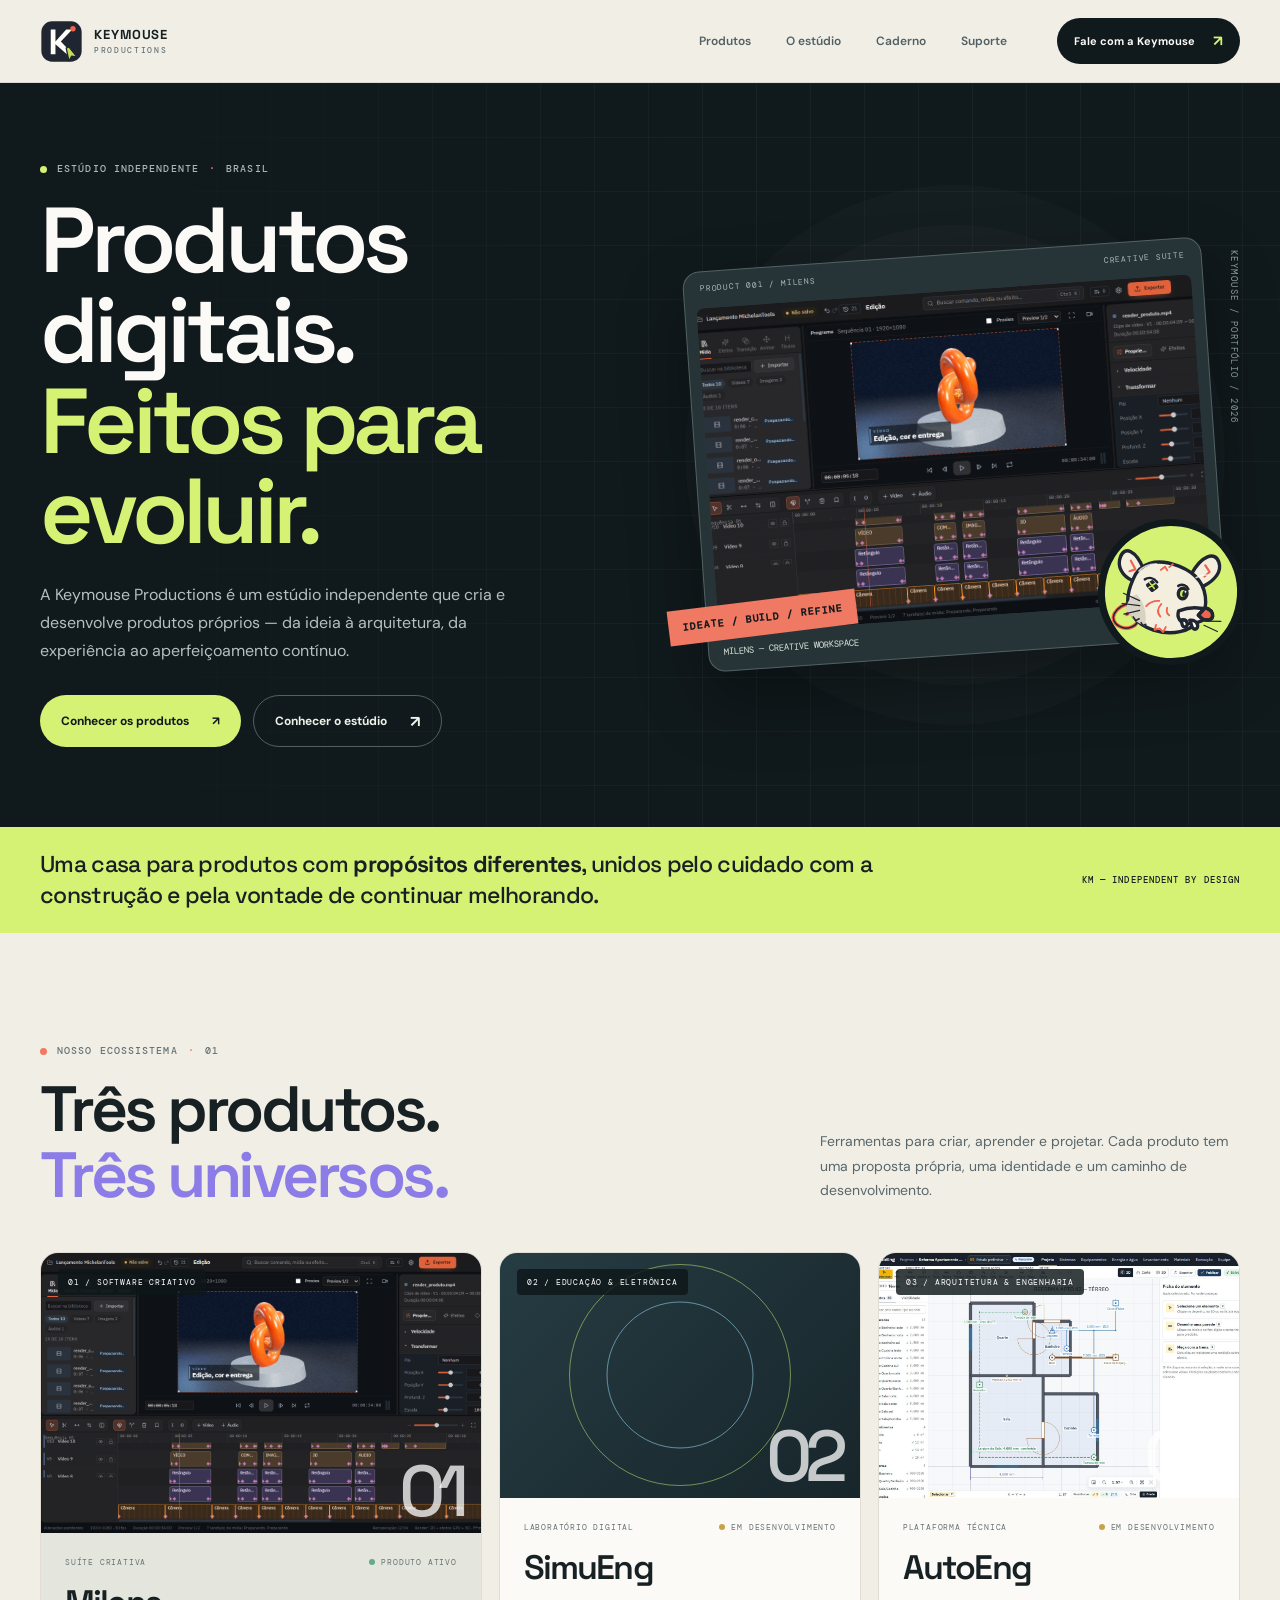
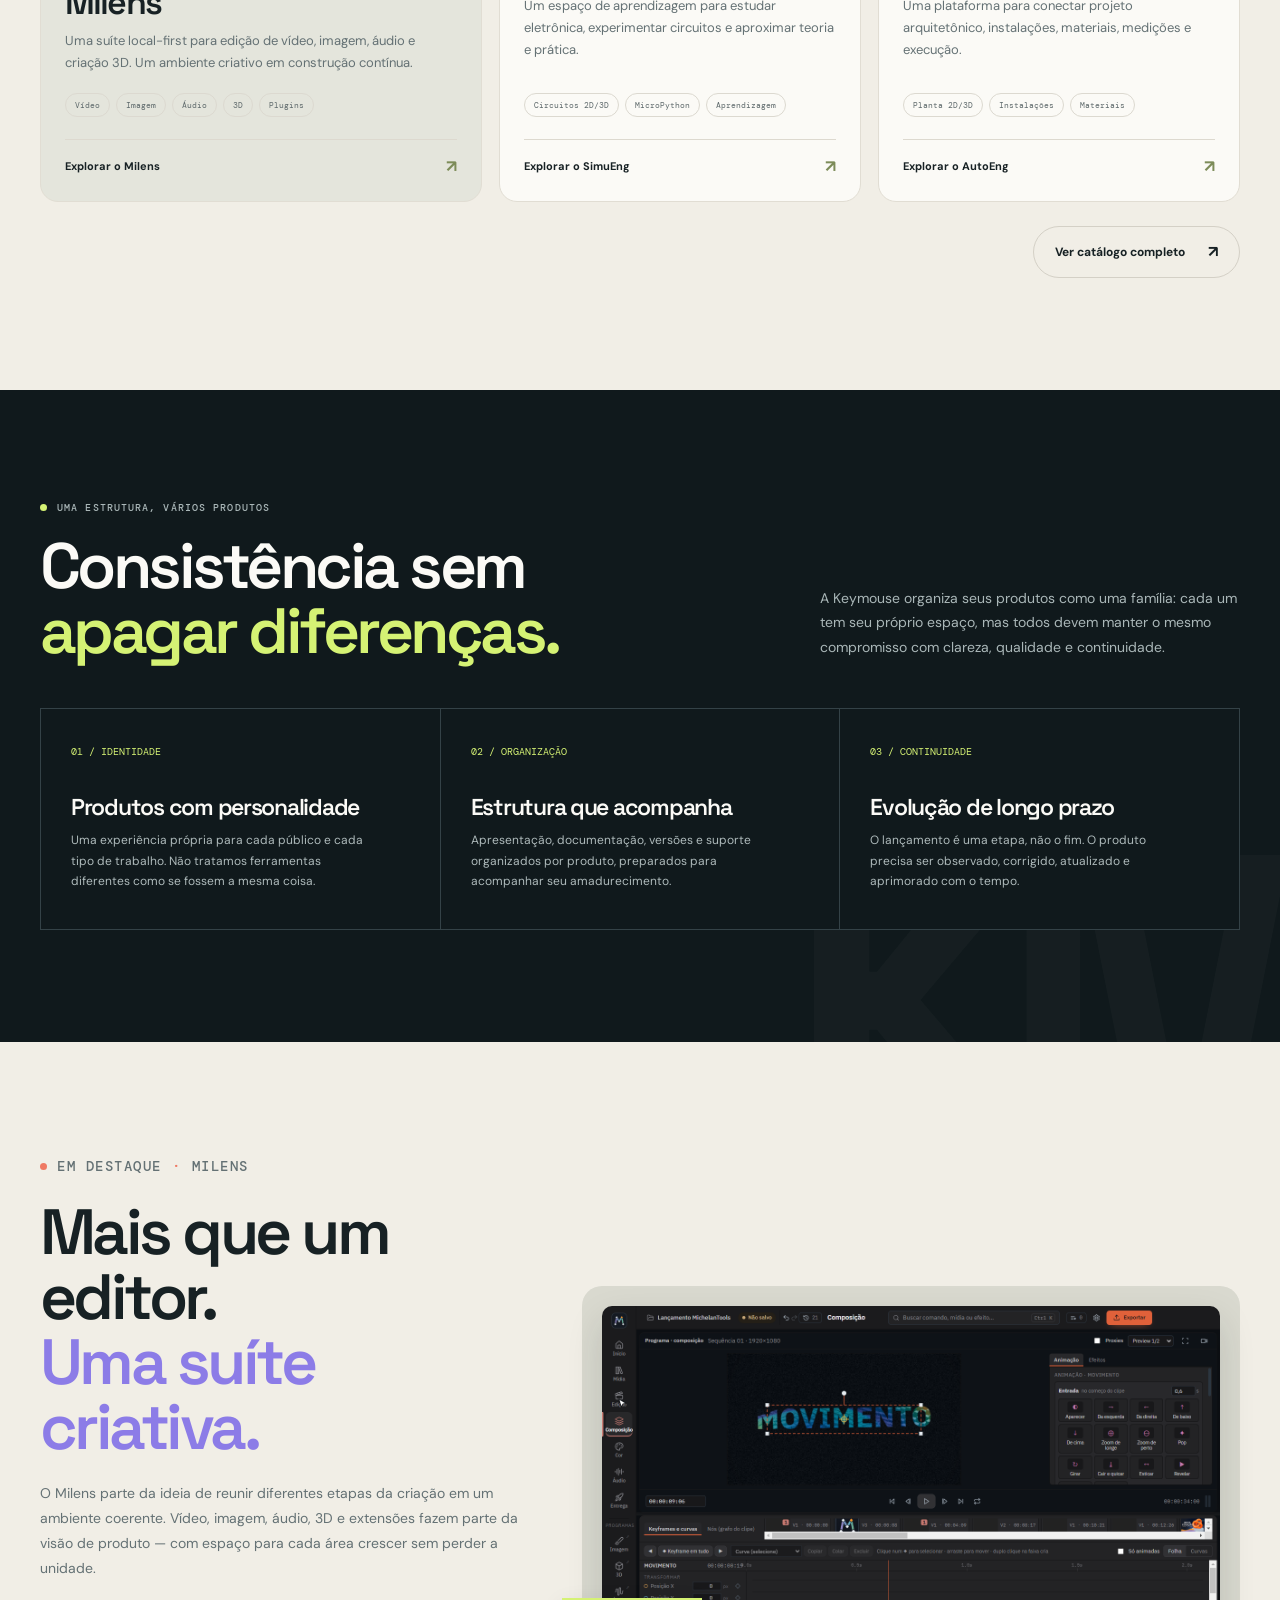
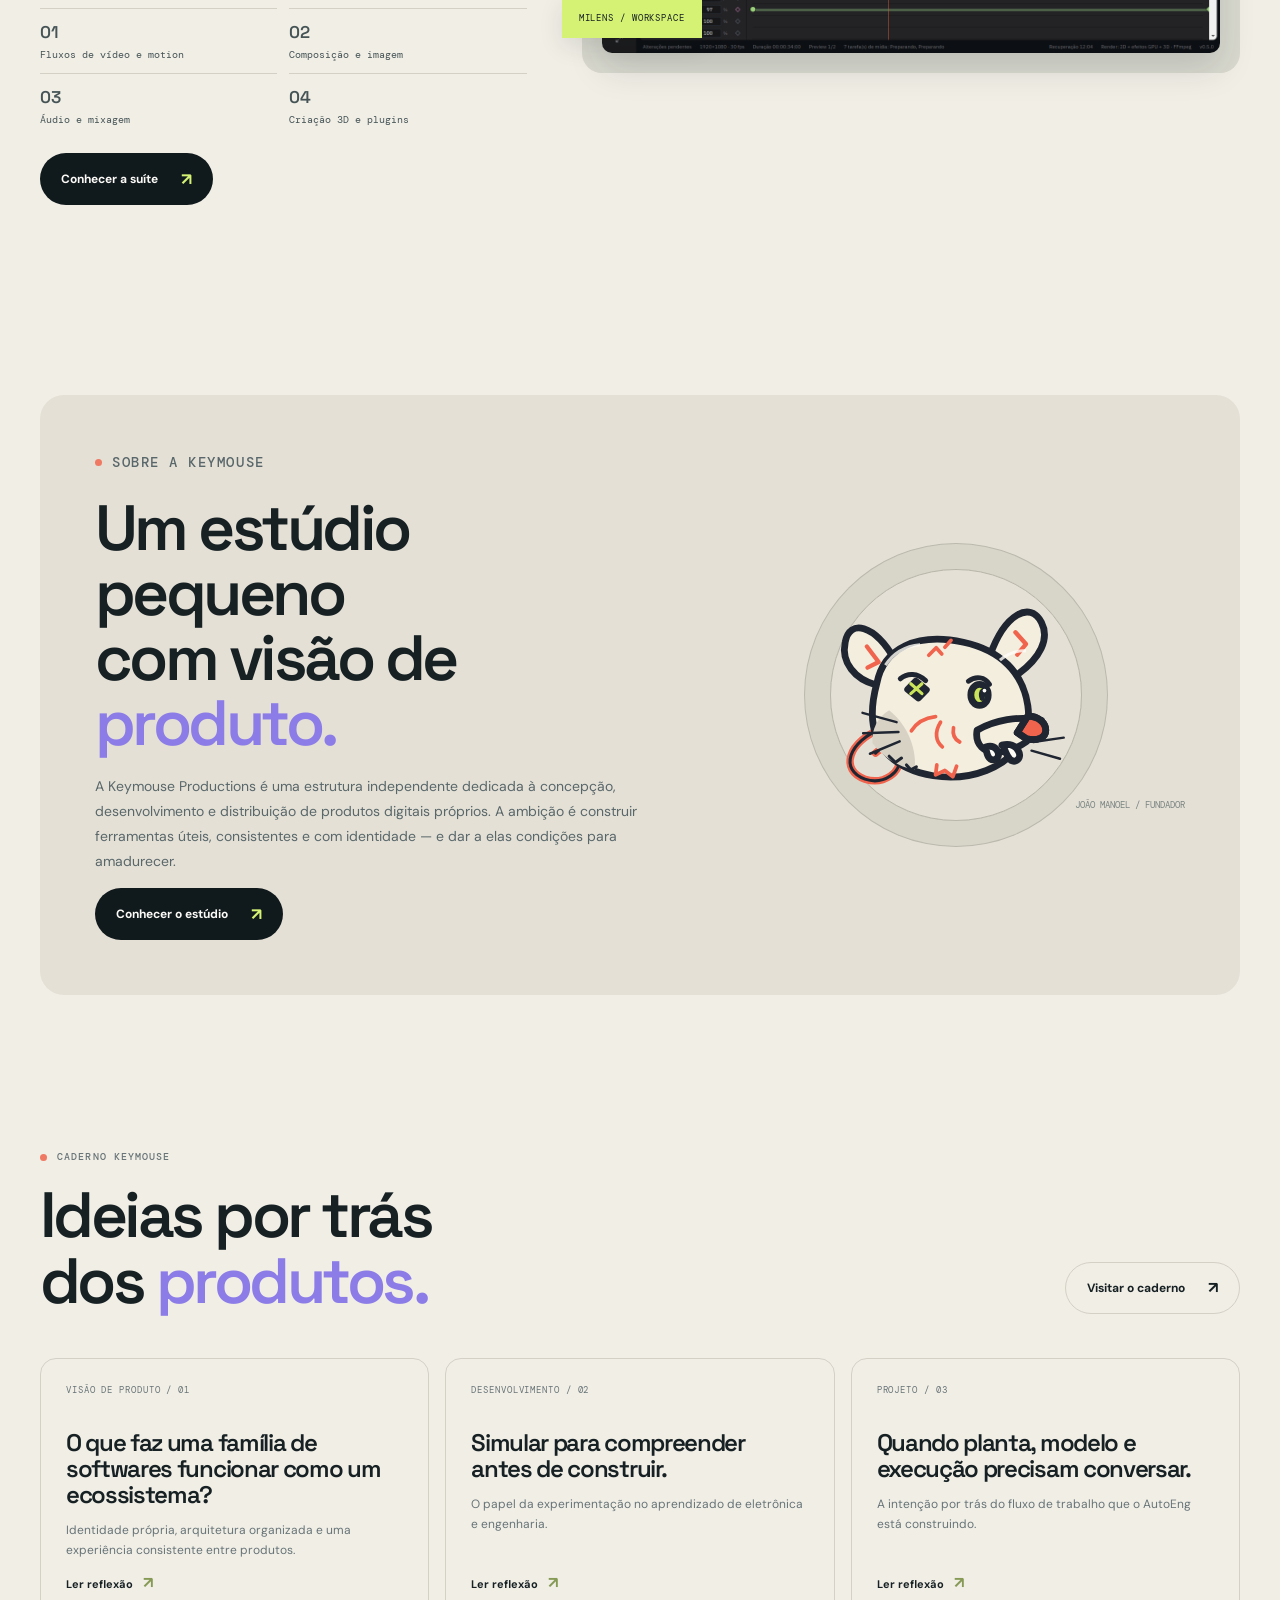
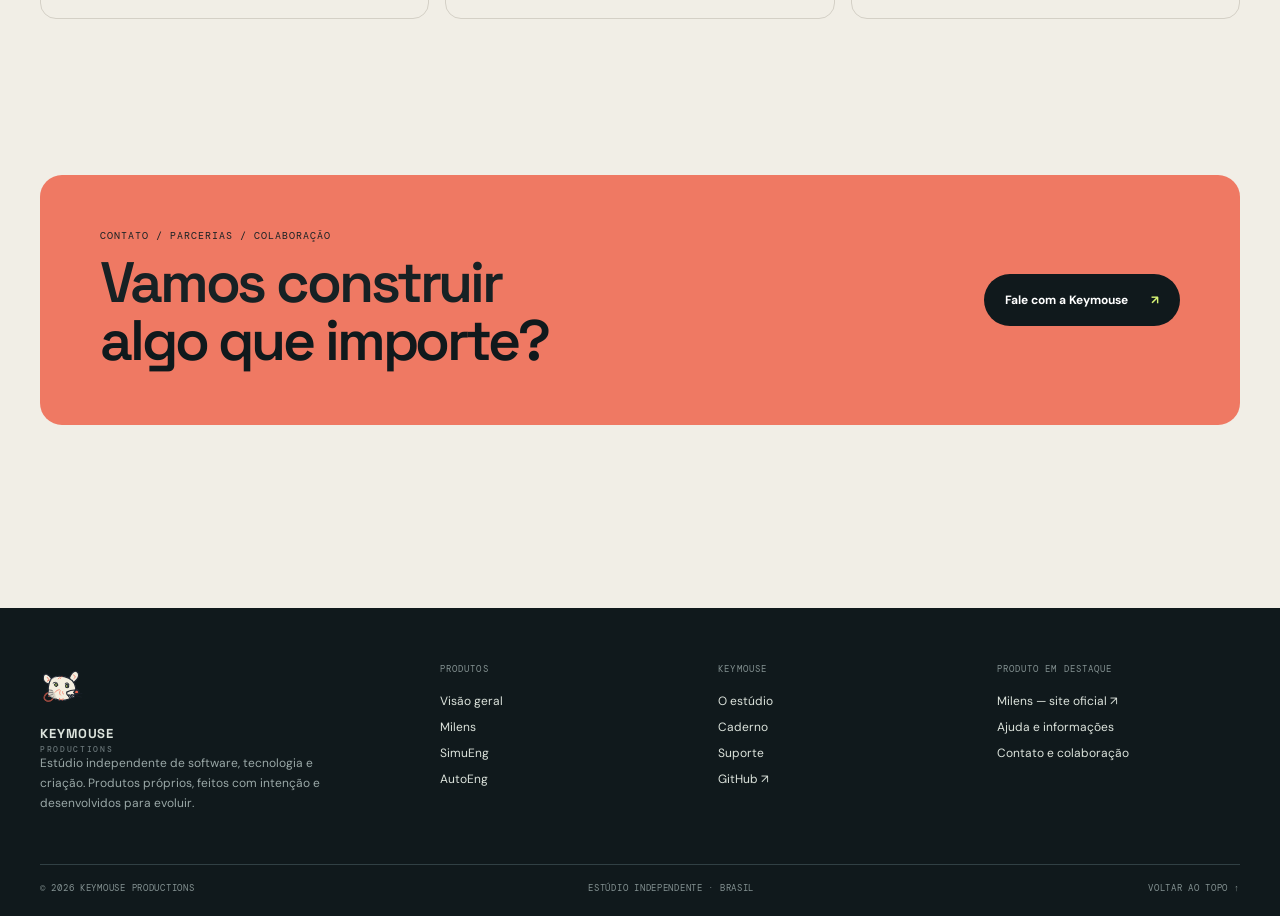
==== index.html @ 2580b803 "Use local product screenshots for reliable rendering" ====
<!doctype html><html lang="pt-BR"><head><meta charset="utf-8"><meta name="viewport" content="width=device-width, initial-scale=1"><meta name="theme-color" content="#10191c"><meta name="description" content="A Keymouse Productions é um estúdio independente que idealiza, desenvolve e distribui softwares e experiências digitais. Conheça Milens, SimuEng e AutoEng."><meta property="og:type" content="website"><meta property="og:site_name" content="Keymouse Productions"><meta property="og:title" content="Keymouse Productions — Produtos digitais com identidade própria"><meta property="og:description" content="A Keymouse Productions é um estúdio independente que idealiza, desenvolve e distribui softwares e experiências digitais. Conheça Milens, SimuEng e AutoEng."><link rel="icon" href="/assets/mark.svg" type="image/svg+xml"><link rel="stylesheet" href="/assets/site.css?v=3"><script src="/assets/site.js?v=3" defer></script><title>Keymouse Productions — Produtos digitais com identidade própria</title></head><body id="top"><header class="site-header"><div class="header-inner"><a class="brand" href="/" aria-label="Keymouse Productions — início"><img src="/assets/mark.svg" alt=""><span class="brand-word">KEYMOUSE<small>PRODUCTIONS</small></span></a><button class="menu-toggle" type="button" data-menu-toggle aria-expanded="false" aria-label="Abrir navegação"><i></i></button><nav class="main-nav" data-main-nav aria-label="Navegação principal"><a href="/products/">Produtos</a><a href="/studio/">O estúdio</a><a href="/journal/">Caderno</a><a href="/support/">Suporte</a></nav><a class="header-cta" href="/studio/#contact">Fale com a Keymouse <span>↗</span></a></div></header>
<main>
<section class="home-hero"><div class="hero-inner"><div class="hero-copy"><p class="eyebrow light">ESTÚDIO INDEPENDENTE <span>·</span> BRASIL</p><h1>Produtos digitais.<br><em>Feitos para evoluir.</em></h1><p class="lead">A Keymouse Productions é um estúdio independente que cria e desenvolve produtos próprios — da ideia à arquitetura, da experiência ao aperfeiçoamento contínuo.</p><div class="hero-actions"><a class="button lime" href="/products/">Conhecer os produtos <b>↗</b></a><a class="button outline" href="/studio/">Conhecer o estúdio <b>↗</b></a></div></div><div class="hero-art"><div class="art-grid"></div><span class="hero-index">KEYMOUSE / PORTFÓLIO / 2026</span><div class="art-screen"><div class="art-screen-top"><span>PRODUCT 001 / MILENS</span><span>CREATIVE SUITE</span></div><img src="/assets/projects/milens-video.png" alt="Interface real do software Milens em uma área de edição criativa"><div class="art-screen-foot"><span>MILENS — CREATIVE WORKSPACE</span><b>01 / 03</b></div></div><div class="hero-mascot"><img src="/assets/keymouse-mascot.svg" alt="Mascote rato da Keymouse"></div><span class="art-label">IDEATE / BUILD / REFINE</span></div></div></section>
<section class="signal-strip"><div class="signal-inner"><p>Uma casa para produtos com <strong>propósitos diferentes</strong>, unidos pelo cuidado com a construção e pela vontade de continuar melhorando.</p><span class="signal-code">KM — INDEPENDENT BY DESIGN</span></div></section>
<section class="section" id="products"><div class="wrap"><div class="section-head"><div><p class="eyebrow">NOSSO ECOSSISTEMA <span>·</span> 01</p><h2>Três produtos.<br><em>Três universos.</em></h2></div><p class="lead">Ferramentas para criar, aprender e projetar. Cada produto tem uma proposta própria, uma identidade e um caminho de desenvolvimento.</p></div>
<div class="product-grid">
<article class="product-card featured"><a class="product-card-media" href="/products/milens/"><span class="media-label">01 / SOFTWARE CRIATIVO</span><img src="/assets/projects/milens-video.png" alt="Captura real da interface do Milens"><span class="media-number">01</span></a><div class="product-card-body"><div class="product-card-top"><span>SUÍTE CRIATIVA</span><span class="status live">PRODUTO ATIVO</span></div><h3>Milens</h3><p>Uma suíte local-first para edição de vídeo, imagem, áudio e criação 3D. Um ambiente criativo em construção contínua.</p><div class="tag-list"><span>Vídeo</span><span>Imagem</span><span>Áudio</span><span>3D</span><span>Plugins</span></div><a class="card-link" href="/products/milens/">Explorar o Milens <b>↗</b></a></div></article>
<article class="product-card"><a class="product-card-media media-simu" href="/products/simueng/"><span class="media-label">02 / EDUCAÇÃO & ELETRÔNICA</span><span class="media-number">02</span></a><div class="product-card-body"><div class="product-card-top"><span>LABORATÓRIO DIGITAL</span><span class="status dev">EM DESENVOLVIMENTO</span></div><h3>SimuEng</h3><p>Um espaço de aprendizagem para estudar eletrônica, experimentar circuitos e aproximar teoria e prática.</p><div class="tag-list"><span>Circuitos 2D/3D</span><span>MicroPython</span><span>Aprendizagem</span></div><a class="card-link" href="/products/simueng/">Explorar o SimuEng <b>↗</b></a></div></article>
<article class="product-card"><a class="product-card-media media-auto" href="/products/autoeng/"><span class="media-label">03 / ARQUITETURA & ENGENHARIA</span><img src="/assets/projects/autoeng-workspace.jpg" alt="Captura real do espaço de trabalho do AutoEng"><span class="media-number">03</span></a><div class="product-card-body"><div class="product-card-top"><span>PLATAFORMA TÉCNICA</span><span class="status dev">EM DESENVOLVIMENTO</span></div><h3>AutoEng</h3><p>Uma plataforma para conectar projeto arquitetônico, instalações, materiais, medições e execução.</p><div class="tag-list"><span>Planta 2D/3D</span><span>Instalações</span><span>Materiais</span></div><a class="card-link" href="/products/autoeng/">Explorar o AutoEng <b>↗</b></a></div></article>
</div><div style="margin-top:24px;text-align:right"><a class="button outline" href="/products/">Ver catálogo completo <b>↗</b></a></div></div></section>
<section class="section ecosystem"><div class="wrap"><div class="section-head"><div><p class="eyebrow light">UMA ESTRUTURA, VÁRIOS PRODUTOS</p><h2>Consistência sem<br><em>apagar diferenças.</em></h2></div><p class="lead">A Keymouse organiza seus produtos como uma família: cada um tem seu próprio espaço, mas todos devem manter o mesmo compromisso com clareza, qualidade e continuidade.</p></div><div class="principle-grid"><article class="principle"><span class="principle-n">01 / IDENTIDADE</span><h3>Produtos com personalidade</h3><p>Uma experiência própria para cada público e cada tipo de trabalho. Não tratamos ferramentas diferentes como se fossem a mesma coisa.</p></article><article class="principle"><span class="principle-n">02 / ORGANIZAÇÃO</span><h3>Estrutura que acompanha</h3><p>Apresentação, documentação, versões e suporte organizados por produto, preparados para acompanhar seu amadurecimento.</p></article><article class="principle"><span class="principle-n">03 / CONTINUIDADE</span><h3>Evolução de longo prazo</h3><p>O lançamento é uma etapa, não o fim. O produto precisa ser observado, corrigido, atualizado e aprimorado com o tempo.</p></article></div></div></section>
<section class="section"><div class="wrap feature-band"><div class="feature-copy"><p class="eyebrow">EM DESTAQUE <span>·</span> MILENS</p><h2>Mais que um editor.<br><em>Uma suíte criativa.</em></h2><p>O Milens parte da ideia de reunir diferentes etapas da criação em um ambiente coerente. Vídeo, imagem, áudio, 3D e extensões fazem parte da visão de produto — com espaço para cada área crescer sem perder a unidade.</p><div class="feature-points"><div><b>01</b>Fluxos de vídeo e motion</div><div><b>02</b>Composição e imagem</div><div><b>03</b>Áudio e mixagem</div><div><b>04</b>Criação 3D e plugins</div></div><a class="button dark" href="/products/milens/">Conhecer a suíte <b>↗</b></a></div><div class="feature-media"><img src="/assets/projects/milens-composicao.png" alt="Captura real da área de composição do Milens"><span class="floating-label">MILENS / WORKSPACE</span></div></div></section>
<section class="section compact"><div class="wrap studio-teaser"><div><p class="eyebrow">SOBRE A KEYMOUSE</p><h2>Um estúdio pequeno<br>com visão de <em>produto.</em></h2><p>A Keymouse Productions é uma estrutura independente dedicada à concepção, desenvolvimento e distribuição de produtos digitais próprios. A ambição é construir ferramentas úteis, consistentes e com identidade — e dar a elas condições para amadurecer.</p><a class="button dark" href="/studio/">Conhecer o estúdio <b>↗</b></a></div><div class="studio-teaser-art"><img src="/assets/keymouse-mascot.svg" alt="Mascote da Keymouse Productions"><span>JOÃO MANOEL / FUNDADOR</span></div></div></section>
<section class="section compact"><div class="wrap"><div class="section-head"><div><p class="eyebrow">CADERNO KEYMOUSE</p><h2>Ideias por trás<br>dos <em>produtos.</em></h2></div><a class="button outline" href="/journal/">Visitar o caderno <b>↗</b></a></div><div class="journal-grid"><article class="journal-card"><span class="journal-type">VISÃO DE PRODUTO / 01</span><h3>O que faz uma família de softwares funcionar como um ecossistema?</h3><p>Identidade própria, arquitetura organizada e uma experiência consistente entre produtos.</p><a href="/journal/#ecosystem">Ler reflexão <b>↗</b></a></article><article class="journal-card"><span class="journal-type">DESENVOLVIMENTO / 02</span><h3>Simular para compreender antes de construir.</h3><p>O papel da experimentação no aprendizado de eletrônica e engenharia.</p><a href="/journal/#simulation">Ler reflexão <b>↗</b></a></article><article class="journal-card"><span class="journal-type">PROJETO / 03</span><h3>Quando planta, modelo e execução precisam conversar.</h3><p>A intenção por trás do fluxo de trabalho que o AutoEng está construindo.</p><a href="/journal/#connected-project">Ler reflexão <b>↗</b></a></article></div></div></section>
<section class="section compact" id="contact"><div class="wrap contact-panel"><div><p>CONTATO / PARCERIAS / COLABORAÇÃO</p><h2>Vamos construir<br><em>algo que importe?</em></h2></div><a class="button" href="/studio/#contact">Fale com a Keymouse <b>↗</b></a></div></section>
</main><footer class="site-footer"><div class="footer-main"><div class="footer-about"><img src="/assets/keymouse-mascot.svg" alt="Mascote da Keymouse"><div class="brand-word">KEYMOUSE<small>PRODUCTIONS</small></div><p>Estúdio independente de software, tecnologia e criação. Produtos próprios, feitos com intenção e desenvolvidos para evoluir.</p></div><div class="footer-col"><strong>PRODUTOS</strong><a href="/products/">Visão geral</a><a href="/products/milens/">Milens</a><a href="/products/simueng/">SimuEng</a><a href="/products/autoeng/">AutoEng</a></div><div class="footer-col"><strong>KEYMOUSE</strong><a href="/studio/">O estúdio</a><a href="/journal/">Caderno</a><a href="/support/">Suporte</a><a href="https://github.com/JoaoManoP" target="_blank" rel="noopener noreferrer">GitHub ↗</a></div><div class="footer-col"><strong>PRODUTO EM DESTAQUE</strong><a href="https://milens.com.br/" target="_blank" rel="noopener noreferrer">Milens — site oficial ↗</a><a href="/support/">Ajuda e informações</a><a href="/studio/#contact">Contato e colaboração</a></div></div><div class="footer-bottom"><span>© 2026 KEYMOUSE PRODUCTIONS</span><span>ESTÚDIO INDEPENDENTE · BRASIL</span><a href="#top">VOLTAR AO TOPO ↑</a></div></footer></body></html>
---- assets/site.css ----
@import url('https://fonts.googleapis.com/css2?family=DM+Mono:wght@400;500&family=DM+Sans:wght@400;500;600;700&family=Space+Grotesk:wght@400;500;600;700&display=swap');
:root{--paper:#f1eee6;--paper-2:#e8e4da;--ink:#172124;--muted:#687477;--line:#d4d0c6;--dark:#10191c;--dark-2:#1c292d;--lime:#d5f274;--coral:#ef7963;--violet:#8c7ce7;--blue:#82b8d2;--mint:#9bd1b9;--yellow:#e9c96c;--white:#fbfaf6;--page:min(1240px,calc(100% - 80px));--radius:22px}
*{box-sizing:border-box}html{scroll-behavior:smooth;scroll-padding-top:100px}body{margin:0;background:var(--paper);color:var(--ink);font-family:'DM Sans',sans-serif;-webkit-font-smoothing:antialiased}body.menu-open{overflow:hidden}a{color:inherit;text-decoration:none}button{font:inherit}img{max-width:100%;display:block}::selection{background:var(--lime);color:var(--ink)}
.site-header{position:sticky;top:0;z-index:100;background:rgba(241,238,230,.94);backdrop-filter:blur(18px);border-bottom:1px solid rgba(23,33,36,.1)}.header-inner{width:var(--page);height:82px;margin:auto;display:flex;align-items:center;gap:36px}.brand{display:flex;align-items:center;gap:11px;flex-shrink:0}.brand img{width:43px;height:43px}.brand-word{font:700 13px/1 'Space Grotesk',sans-serif;letter-spacing:.07em}.brand-word small{display:block;margin-top:5px;font:500 8px/1 'DM Mono',monospace;letter-spacing:.21em;color:var(--muted)}.main-nav{display:flex;align-items:center;gap:7px;margin-left:auto}.main-nav a{padding:12px 14px;border-radius:999px;font-size:12px;font-weight:600;color:#526064;transition:.2s}.main-nav a:hover,.main-nav a[aria-current=page]{background:var(--paper-2);color:var(--ink)}.header-cta{display:flex;align-items:center;gap:18px;padding:13px 17px;background:var(--dark);color:var(--white);border-radius:999px;font-size:11px;font-weight:700}.header-cta span{color:var(--lime);font-size:15px}.menu-toggle{display:none;border:1px solid var(--line);background:transparent;border-radius:50%;width:42px;height:42px;align-items:center;justify-content:center;cursor:pointer}.menu-toggle i,.menu-toggle i:after{display:block;width:17px;height:1.5px;background:var(--ink);position:relative}.menu-toggle i:after{content:'';position:absolute;top:6px}
.wrap{width:var(--page);margin:0 auto}.eyebrow{display:flex;align-items:center;gap:10px;margin:0 0 20px;font:500 10px/1.2 'DM Mono',monospace;letter-spacing:.11em;text-transform:uppercase;color:var(--muted)}.eyebrow:before{content:'';width:7px;height:7px;border-radius:50%;background:var(--coral)}.eyebrow.light{color:#aab7b8}.eyebrow.light:before{background:var(--lime)}.eyebrow span{color:var(--coral)}h1,h2,h3,h4,p{margin-top:0}h1,h2,h3{font-family:'Space Grotesk',sans-serif;letter-spacing:-.055em}h1{font-size:clamp(54px,7.2vw,98px);line-height:.98;font-weight:600}h2{font-size:clamp(38px,5vw,64px);line-height:1.02;font-weight:600}h3{font-size:27px;line-height:1.08;font-weight:600}h1 em,h2 em{font-style:normal;color:var(--violet)}.lead{font-size:17px;line-height:1.75;color:#59676a;max-width:610px}.muted{color:var(--muted)}.micro{font:500 9px 'DM Mono',monospace;letter-spacing:.1em;text-transform:uppercase;color:var(--muted)}
.button{display:inline-flex;align-items:center;justify-content:center;gap:23px;min-height:52px;padding:0 21px;border-radius:999px;font-size:12px;font-weight:700;transition:transform .2s,background .2s}.button:hover{transform:translateY(-2px)}.button.dark{background:var(--dark);color:var(--white)}.button.dark b{color:var(--lime);font-size:17px}.button.lime{background:var(--lime);color:var(--dark)}.button.outline{border:1px solid var(--line);color:var(--ink)}.button.outline b{font-size:16px}
.home-hero{background:var(--dark);color:var(--white);min-height:650px;overflow:hidden;position:relative}.home-hero:before{content:'';position:absolute;inset:0;background-image:linear-gradient(rgba(255,255,255,.035) 1px,transparent 1px),linear-gradient(90deg,rgba(255,255,255,.035) 1px,transparent 1px);background-size:54px 54px;mask-image:linear-gradient(90deg,transparent,black 55%)}.hero-inner{width:var(--page);margin:auto;min-height:650px;display:grid;grid-template-columns:1fr 1fr;align-items:center;gap:5%;position:relative;z-index:1;padding:80px 0}.hero-copy{max-width:650px}.home-hero h1{margin:0 0 25px;max-width:740px}.home-hero h1 em{color:var(--lime)}.home-hero .lead{color:#b4c0c0;font-size:16px;max-width:500px}.hero-actions{display:flex;gap:12px;flex-wrap:wrap;margin-top:30px}.hero-actions .button.outline{color:#eef1e8;border-color:#526063}.hero-art{min-height:430px;position:relative;display:flex;align-items:center;justify-content:center}.art-grid{position:absolute;width:390px;height:390px;border:1px solid #314044;border-radius:50%;box-shadow:0 0 0 35px rgba(255,255,255,.018),0 0 0 75px rgba(255,255,255,.015)}.art-screen{position:relative;width:min(100%,520px);padding:11px;background:#263438;border:1px solid #536164;border-radius:17px;box-shadow:0 30px 70px rgba(0,0,0,.32);transform:rotate(-4deg)}.art-screen-top{height:25px;display:flex;justify-content:space-between;align-items:flex-start;padding:0 5px;color:#aebbbb;font:8px 'DM Mono',monospace;letter-spacing:.1em}.art-screen img{width:100%;aspect-ratio:1.52;object-fit:cover;border-radius:8px;background:#141c1f}.art-screen-foot{display:flex;justify-content:space-between;padding:12px 4px 2px;font:9px 'DM Mono',monospace;color:#dce4d8}.art-screen-foot b{color:var(--lime);font-weight:500}.hero-mascot{position:absolute;width:146px;height:146px;right:-4px;bottom:5px;background:var(--lime);border:7px solid var(--dark);border-radius:50%;display:grid;place-items:center;transform:rotate(9deg)}.hero-mascot img{width:130px;height:115px;object-fit:contain}.art-label{position:absolute;left:-2px;bottom:35px;transform:rotate(-7deg);background:var(--coral);color:var(--dark);padding:11px 14px;font:700 10px 'DM Mono',monospace;letter-spacing:.1em}.hero-index{position:absolute;right:0;top:10px;color:#91a0a0;font:9px 'DM Mono',monospace;writing-mode:vertical-rl;letter-spacing:.16em}
.signal-strip{background:var(--lime);padding:22px 0}.signal-inner{width:var(--page);margin:auto;display:flex;align-items:center;justify-content:space-between;gap:30px}.signal-inner p{margin:0;max-width:850px;font:500 clamp(15px,1.9vw,23px)/1.35 'Space Grotesk',sans-serif;letter-spacing:-.03em}.signal-inner p strong{font-weight:700}.signal-code{font:500 9px 'DM Mono',monospace;letter-spacing:.12em;white-space:nowrap}
.section{padding:112px 0}.section.compact{padding:78px 0}.section-head{display:flex;justify-content:space-between;align-items:end;gap:40px;margin-bottom:44px}.section-head h2{margin:0}.section-head .lead{max-width:420px;font-size:14px;margin:0 0 5px}.section-index{font:500 10px 'DM Mono',monospace;color:var(--muted);letter-spacing:.1em}
.product-grid{display:grid;grid-template-columns:1.22fr 1fr 1fr;gap:17px}.product-card{background:var(--white);border:1px solid #e1ddd3;border-radius:18px;overflow:hidden;display:flex;flex-direction:column;min-width:0;transition:transform .25s,box-shadow .25s}.product-card:hover{transform:translateY(-5px);box-shadow:0 18px 42px rgba(20,32,34,.09)}.product-card.featured{background:#e4e5dc}.product-card-media{height:245px;position:relative;overflow:hidden;background:#202c30}.product-card.featured .product-card-media{height:280px}.product-card-media img{width:100%;height:100%;object-fit:cover;transition:transform .5s}.product-card:hover .product-card-media img{transform:scale(1.035)}.product-card-media .media-label{position:absolute;left:17px;top:16px;background:rgba(14,23,25,.82);color:#fff;padding:8px 10px;border-radius:4px;font:8px 'DM Mono',monospace;letter-spacing:.1em}.product-card-media .media-number{position:absolute;right:18px;bottom:12px;color:rgba(255,255,255,.75);font:500 72px/.8 'Space Grotesk',sans-serif;letter-spacing:-.09em}.media-simu{background:linear-gradient(135deg,#263c43,#17262b)}.media-simu:before,.media-simu:after{content:'';position:absolute;border:1px solid rgba(210,242,116,.5);width:220px;height:220px;border-radius:50%;left:50%;top:50%;transform:translate(-50%,-50%)}.media-simu:after{width:145px;height:145px;border-color:rgba(130,184,210,.7)}.media-auto{background:linear-gradient(135deg,#263d43,#647b76)}.product-card-body{padding:24px;display:flex;flex-direction:column;flex:1}.product-card-top{display:flex;justify-content:space-between;gap:10px;font:8px 'DM Mono',monospace;letter-spacing:.1em;text-transform:uppercase;color:var(--muted)}.status{display:inline-flex;align-items:center;gap:6px;white-space:nowrap}.status:before{content:'';width:6px;height:6px;border-radius:50%;background:var(--coral)}.status.live:before{background:#62a98d}.status.dev:before{background:#c6a348}.product-card h3{font-size:34px;margin:18px 0 8px}.product-card p{font-size:13px;line-height:1.7;color:#647174;margin:0 0 19px}.tag-list{display:flex;flex-wrap:wrap;gap:6px;margin:auto 0 22px}.tag-list span{border:1px solid #dcd9d0;border-radius:999px;padding:6px 9px;font:8px 'DM Mono',monospace;color:#5e696b}.card-link{display:flex;justify-content:space-between;align-items:center;padding-top:15px;border-top:1px solid #ddd9cf;font-size:11px;font-weight:700}.card-link b{font-size:17px;color:#7d8c59}
.ecosystem{background:var(--dark);color:var(--white);position:relative;overflow:hidden}.ecosystem:after{content:'KM';position:absolute;right:-3vw;bottom:-130px;font:700 420px/.8 'Space Grotesk',sans-serif;letter-spacing:-.12em;color:rgba(255,255,255,.025)}.ecosystem .section-head{position:relative;z-index:1}.ecosystem .section-head .lead{color:#aab7b8}.ecosystem h2 em{color:var(--lime)}.principle-grid{display:grid;grid-template-columns:repeat(3,1fr);gap:1px;background:#344247;border:1px solid #344247;position:relative;z-index:1}.principle{background:var(--dark);padding:30px;min-height:220px}.principle .principle-n{font:10px 'DM Mono',monospace;color:var(--lime)}.principle h3{margin:35px 0 10px;font-size:23px}.principle p{font-size:12px;line-height:1.7;color:#aebabb;max-width:310px;margin:0}
.feature-band{display:grid;grid-template-columns:.85fr 1.15fr;gap:55px;align-items:center}.feature-copy h2{margin:0 0 20px}.feature-copy p{font-size:14px;line-height:1.8;color:#647174;max-width:480px}.feature-points{display:grid;grid-template-columns:1fr 1fr;gap:12px;margin:27px 0}.feature-points div{border-top:1px solid var(--line);padding-top:12px;font:10px 'DM Mono',monospace;color:#465456}.feature-points b{display:block;font:600 17px 'Space Grotesk',sans-serif;margin-bottom:5px}.feature-media{position:relative;background:#d9d9cf;padding:20px;border-radius:20px}.feature-media img{width:100%;border-radius:10px;box-shadow:0 15px 35px #17212425}.feature-media .floating-label{position:absolute;left:-20px;bottom:35px;background:var(--lime);padding:14px 17px;font:9px 'DM Mono',monospace;letter-spacing:.1em;box-shadow:0 8px 25px #1721241c}
.studio-teaser{background:#e4e0d6;display:grid;grid-template-columns:1fr .8fr;gap:60px;align-items:center;padding:55px;border-radius:24px;position:relative;overflow:hidden}.studio-teaser h2{margin:0 0 17px}.studio-teaser p{color:#59676a;font-size:14px;line-height:1.8;max-width:550px}.studio-teaser-art{min-height:260px;display:grid;place-items:center;position:relative}.studio-teaser-art:before{content:'';width:250px;height:250px;border:1px solid #b8b6a9;border-radius:50%;position:absolute;box-shadow:0 0 0 25px #d8d5c9,0 0 0 26px #bbb9ae}.studio-teaser-art img{width:260px;height:230px;object-fit:contain;z-index:1}.studio-teaser-art span{position:absolute;right:0;bottom:14px;font:9px 'DM Mono',monospace;color:#7b8582}
.journal-grid{display:grid;grid-template-columns:repeat(3,1fr);gap:16px}.journal-card{padding:25px;border:1px solid var(--line);border-radius:16px;min-height:235px;display:flex;flex-direction:column;transition:.2s}.journal-card:hover{background:var(--white);transform:translateY(-3px)}.journal-card .journal-type{font:9px 'DM Mono',monospace;letter-spacing:.1em;color:var(--muted)}.journal-card h3{font-size:24px;margin:34px 0 12px}.journal-card p{font-size:12px;line-height:1.7;color:#677477}.journal-card a{margin-top:auto;font-size:11px;font-weight:700}.journal-card a b{color:#869a56;font-size:16px;margin-left:7px}
.contact-panel{background:var(--coral);padding:54px 60px;border-radius:22px;display:flex;justify-content:space-between;align-items:center;gap:35px}.contact-panel h2{font-size:clamp(36px,4.5vw,57px);margin:0}.contact-panel h2 em{color:var(--dark)}.contact-panel p{margin:0 0 12px;font:10px 'DM Mono',monospace;letter-spacing:.1em}.contact-panel .button{background:var(--dark);color:#fff;flex-shrink:0}.contact-panel .button b{color:var(--lime)}
.site-footer{background:var(--dark);color:#dce3dc;margin-top:105px}.footer-main{width:var(--page);margin:auto;padding:55px 0 38px;display:grid;grid-template-columns:1.5fr 1fr 1fr 1fr;gap:35px}.footer-about img{width:46px;height:46px;margin-bottom:18px}.footer-about p{max-width:280px;color:#9aa8a7;font-size:12px;line-height:1.7}.footer-col strong{display:block;color:#849292;font:9px 'DM Mono',monospace;letter-spacing:.12em;margin-bottom:18px}.footer-col a{display:block;font-size:12px;color:#dce3dc;margin:10px 0}.footer-col a:hover{color:var(--lime)}.footer-bottom{width:var(--page);margin:auto;border-top:1px solid #314044;padding:17px 0 22px;display:flex;justify-content:space-between;gap:20px;color:#849292;font:9px 'DM Mono',monospace;letter-spacing:.08em}
.page-hero{padding:86px 0 76px;background:var(--dark);color:var(--white);position:relative;overflow:hidden}.page-hero:after{content:'';position:absolute;width:520px;height:520px;border:1px solid #344448;border-radius:50%;right:-170px;top:-240px;box-shadow:0 0 0 50px #ffffff05,0 0 0 100px #ffffff04}.page-hero-inner{width:var(--page);margin:auto;position:relative;z-index:1}.breadcrumbs{display:flex;gap:10px;align-items:center;margin-bottom:44px;font:9px 'DM Mono',monospace;letter-spacing:.1em;color:#8f9d9e;text-transform:uppercase}.breadcrumbs a:hover{color:var(--lime)}.breadcrumbs span{color:var(--coral)}.page-hero h1{max-width:900px;font-size:clamp(50px,7vw,88px);margin:0 0 22px}.page-hero h1 em{color:var(--lime)}.page-hero .lead{color:#b7c2c0;max-width:670px;font-size:15px}.page-hero-meta{display:flex;gap:30px;flex-wrap:wrap;margin-top:35px;padding-top:22px;border-top:1px solid #354448;font:9px 'DM Mono',monospace;color:#9ba9a8;letter-spacing:.1em}
.catalog-tools{display:flex;align-items:center;justify-content:space-between;gap:20px;margin-bottom:25px}.catalog-filters{display:flex;gap:7px;flex-wrap:wrap}.filter-button{border:1px solid var(--line);border-radius:999px;background:transparent;padding:10px 15px;font-size:10px;color:#546164;cursor:pointer}.filter-button[aria-pressed=true]{background:var(--dark);border-color:var(--dark);color:#fff}.catalog-grid{display:grid;grid-template-columns:repeat(2,minmax(0,1fr));gap:18px}.catalog-grid .product-card-media{height:300px}.catalog-grid .product-card-body{padding:28px}.catalog-grid .product-card h3{font-size:39px}.catalog-grid .product-card p{max-width:540px;font-size:14px}.catalog-empty{padding:30px;border:1px dashed var(--line);border-radius:14px;color:var(--muted);font-size:13px}
.product-hero{padding:72px 0 80px;overflow:hidden}.product-hero-inner{width:var(--page);margin:auto;display:grid;grid-template-columns:.95fr 1.05fr;align-items:center;gap:55px}.product-hero h1{font-size:clamp(54px,7vw,90px);margin:0 0 20px}.product-hero .lead{font-size:15px}.product-kicker{font:10px 'DM Mono',monospace;letter-spacing:.13em;text-transform:uppercase;color:var(--muted);margin-bottom:20px}.product-hero-art{position:relative;min-height:390px;display:flex;align-items:center;justify-content:center}.product-hero-art img{width:100%;max-height:390px;object-fit:contain;border-radius:13px;box-shadow:0 22px 50px #17212427;z-index:1}.product-hero-art:before{content:'';position:absolute;width:350px;height:350px;border-radius:50%;background:var(--lime);opacity:.7;right:5%;top:0}.theme-milens .product-hero-art:before{background:#c6b8f0}.theme-simueng .product-hero-art:before{background:#a4cdd4}.theme-autoeng .product-hero-art:before{background:#b3d3c4}.product-hero-art .art-caption{position:absolute;bottom:-18px;left:12%;z-index:2;background:var(--dark);color:#fff;padding:13px 16px;font:9px 'DM Mono',monospace;letter-spacing:.1em}
.product-subnav{border-top:1px solid var(--line);border-bottom:1px solid var(--line);background:#ebe8df}.product-subnav-inner{width:var(--page);margin:auto;display:flex;gap:28px;overflow:auto;padding:15px 0}.product-subnav a{font:9px 'DM Mono',monospace;color:#596669;text-transform:uppercase;letter-spacing:.08em;white-space:nowrap}.product-subnav a:hover{color:var(--ink)}
.feature-list{display:grid;grid-template-columns:repeat(3,1fr);gap:15px}.feature-card{padding:24px;border-top:2px solid var(--ink);background:#e9e6dd;min-height:205px}.feature-card .feature-no{font:9px 'DM Mono',monospace;color:#869196}.feature-card h3{font-size:22px;margin:29px 0 9px}.feature-card p{font-size:12px;line-height:1.7;color:#657174;margin:0}
.product-showcase{display:grid;grid-template-columns:1fr 1fr;gap:18px}.showcase-item{background:#e5e1d8;padding:14px;border-radius:15px}.showcase-item img{width:100%;aspect-ratio:1.6;object-fit:cover;border-radius:8px}.showcase-item strong{display:block;margin:15px 4px 5px;font:600 15px 'Space Grotesk',sans-serif}.showcase-item span{display:block;margin:0 4px 3px;font:9px 'DM Mono',monospace;color:var(--muted);letter-spacing:.08em}
.product-note{background:var(--dark);color:#fff;border-radius:18px;padding:35px;display:grid;grid-template-columns:1fr 1.1fr;gap:40px}.product-note h2{font-size:36px;margin:0}.product-note h2 em{color:var(--lime)}.product-note p{font-size:13px;line-height:1.8;color:#aebaba;margin:0}
.status-panel{border:1px solid var(--line);border-radius:16px;padding:24px;display:flex;align-items:center;justify-content:space-between;gap:25px;background:#f5f2eb}.status-panel h3{margin:0 0 8px;font-size:22px}.status-panel p{margin:0;color:#687477;font-size:12px;line-height:1.65}.status-pill{background:#e8e2cf;color:#796326;padding:9px 12px;border-radius:999px;font:9px 'DM Mono',monospace;white-space:nowrap}
.studio-hero{background:var(--dark);color:#fff;padding:80px 0}.studio-hero-inner{width:var(--page);margin:auto;display:grid;grid-template-columns:1.1fr .9fr;gap:70px;align-items:center}.studio-hero h1{font-size:clamp(54px,7vw,88px);margin:0 0 23px}.studio-hero h1 em{color:var(--lime)}.studio-hero p{color:#b0bebd;font-size:15px;line-height:1.8;max-width:610px}.studio-hero-art{min-height:350px;display:grid;place-items:center;position:relative}.studio-hero-art:before{content:'';width:290px;height:290px;border:1px solid #49595b;border-radius:50%;box-shadow:0 0 0 35px #ffffff08,0 0 0 70px #ffffff04}.studio-hero-art img{position:absolute;width:310px;height:290px;object-fit:contain}.studio-hero-art span{position:absolute;right:0;bottom:10px;background:var(--lime);color:var(--dark);padding:12px;font:9px 'DM Mono',monospace;transform:rotate(-4deg)}
.capability-grid{display:grid;grid-template-columns:repeat(4,1fr);gap:12px}.capability{padding:23px;background:var(--white);border:1px solid #e0dcd2;border-radius:13px;min-height:170px}.capability b{font:500 10px 'DM Mono',monospace;color:#82905b}.capability h3{font-size:20px;margin:31px 0 8px}.capability p{font-size:11px;color:#697679;line-height:1.65;margin:0}
.timeline{display:grid;grid-template-columns:repeat(4,1fr);border-top:1px solid var(--line)}.timeline-step{padding:23px 18px 10px 0;position:relative}.timeline-step:before{content:'';position:absolute;top:-5px;left:0;width:9px;height:9px;border-radius:50%;background:var(--coral);border:2px solid var(--paper)}.timeline-step .micro{display:block;margin:10px 0 20px}.timeline-step h3{font-size:23px;margin:0 0 10px}.timeline-step p{font-size:11px;line-height:1.7;color:#697679;max-width:230px}
.journal-list{display:grid;grid-template-columns:1fr;gap:13px}.journal-entry{display:grid;grid-template-columns:140px 1fr 40px;gap:25px;align-items:start;padding:27px 0;border-bottom:1px solid var(--line)}.journal-entry .micro{padding-top:5px}.journal-entry h3{font-size:27px;margin:0 0 10px}.journal-entry p{font-size:13px;line-height:1.75;color:#657174;max-width:700px;margin:0}.journal-entry .entry-arrow{width:38px;height:38px;border:1px solid var(--line);border-radius:50%;display:grid;place-items:center;font-size:16px}
.support-grid{display:grid;grid-template-columns:repeat(3,1fr);gap:14px}.support-card{background:var(--white);border:1px solid #e1ddd3;border-radius:15px;padding:25px;min-height:230px;display:flex;flex-direction:column}.support-card .micro{margin-bottom:23px}.support-card h3{font-size:24px;margin-bottom:10px}.support-card p{font-size:12px;line-height:1.7;color:#687477}.support-card a{margin-top:auto;padding-top:15px;border-top:1px solid var(--line);font-size:11px;font-weight:700}.faq-list{max-width:900px}.faq-item{border-top:1px solid var(--line)}.faq-item:last-child{border-bottom:1px solid var(--line)}.faq-question{width:100%;display:flex;align-items:center;justify-content:space-between;gap:25px;padding:21px 0;border:0;background:none;text-align:left;font:600 17px 'Space Grotesk',sans-serif;cursor:pointer}.faq-question b{font:400 22px 'DM Sans',sans-serif;transition:transform .2s}.faq-question[aria-expanded=true] b{transform:rotate(45deg)}.faq-answer{display:none;padding:0 50px 22px 0;color:#667477;font-size:13px;line-height:1.75;max-width:780px}.faq-question[aria-expanded=true]+.faq-answer{display:block}
.not-found{min-height:60vh;display:grid;place-items:center;text-align:center;padding:60px 20px}.not-found h1{font-size:clamp(80px,15vw,150px);margin:0;color:var(--violet)}.not-found p{color:var(--muted);font-size:14px}
@media(max-width:950px){:root{--page:calc(100% - 48px)}.header-inner{gap:16px}.main-nav a{padding:10px 9px;font-size:11px}.header-cta{padding:12px 14px;font-size:10px}.hero-inner{grid-template-columns:1fr 1fr;gap:25px}.hero-art{min-height:360px}.art-grid{width:280px;height:280px}.product-grid{grid-template-columns:1fr 1fr}.product-card.featured{grid-column:span 2}.product-card.featured .product-card-media{height:330px}.feature-band{gap:30px}.capability-grid{grid-template-columns:repeat(2,1fr)}}
@media(max-width:700px){:root{--page:calc(100% - 34px)}html{scroll-padding-top:78px}.header-inner{height:70px;gap:10px}.brand img{width:38px;height:38px}.brand-word{font-size:11px}.brand-word small{font-size:7px}.menu-toggle{display:flex;margin-left:auto}.main-nav{display:none;position:fixed;top:70px;left:0;right:0;padding:14px 17px 22px;background:var(--paper);border-bottom:1px solid var(--line);box-shadow:0 15px 20px #17212410;flex-direction:column;align-items:stretch;gap:3px}.main-nav.is-open{display:flex}.main-nav a{padding:15px 13px;font-size:13px}.header-cta{display:none}.home-hero,.hero-inner{min-height:0}.hero-inner{grid-template-columns:1fr;padding:65px 0 58px;gap:10px}.home-hero h1{font-size:clamp(53px,13vw,76px)}.home-hero .lead{font-size:14px}.hero-art{min-height:300px;margin-top:18px}.art-grid{width:245px;height:245px}.art-screen{width:92%;padding:8px}.hero-mascot{width:100px;height:100px;border-width:5px;right:-3px}.hero-mascot img{width:90px;height:80px}.art-label{left:-3px;bottom:17px}.hero-index{top:0}.signal-inner{align-items:flex-start;flex-direction:column;gap:12px}.signal-inner p{font-size:17px}.section{padding:75px 0}.section.compact{padding:58px 0}.section-head{align-items:flex-start;flex-direction:column;gap:17px;margin-bottom:28px}.section-head h2{font-size:clamp(38px,10vw,52px)}.section-head .lead{font-size:12px}.product-grid,.catalog-grid{grid-template-columns:1fr}.product-card.featured{grid-column:auto}.product-card-media,.product-card.featured .product-card-media{height:245px}.product-card-body{padding:21px}.product-card h3{font-size:29px}.principle-grid{grid-template-columns:1fr}.principle{min-height:0;padding:22px}.principle h3{margin:22px 0 8px}.feature-band{grid-template-columns:1fr;gap:25px}.feature-copy h2{font-size:42px}.feature-points{gap:10px}.feature-media{padding:10px}.feature-media .floating-label{left:-6px;bottom:20px;font-size:8px}.studio-teaser{grid-template-columns:1fr;gap:10px;padding:29px 22px}.studio-teaser h2{font-size:42px}.studio-teaser-art{min-height:205px}.studio-teaser-art img{width:210px;height:190px}.studio-teaser-art:before{width:185px;height:185px}.journal-grid{grid-template-columns:1fr}.journal-card{min-height:190px}.journal-card h3{margin:24px 0 9px}.contact-panel{align-items:flex-start;flex-direction:column;padding:30px 23px}.contact-panel h2{font-size:40px}.footer-main{grid-template-columns:1fr 1fr;gap:30px;padding:39px 0 28px}.footer-about{grid-column:span 2}.footer-bottom{flex-direction:column;gap:8px;font-size:8px}.page-hero{padding:55px 0 50px}.breadcrumbs{margin-bottom:32px}.page-hero h1{font-size:clamp(48px,12vw,70px)}.page-hero .lead{font-size:13px}.page-hero-meta{gap:13px;font-size:8px}.catalog-tools{align-items:flex-start;flex-direction:column}.catalog-grid .product-card-media{height:245px}.catalog-grid .product-card-body{padding:21px}.product-hero{padding:54px 0}.product-hero-inner{grid-template-columns:1fr;gap:22px}.product-hero h1{font-size:clamp(53px,13vw,75px)}.product-hero .lead{font-size:13px}.product-hero-art{min-height:260px}.product-hero-art img{max-height:260px}.product-hero-art:before{width:240px;height:240px}.product-hero-art .art-caption{left:3%;bottom:-5px}.product-subnav-inner{gap:19px}.feature-list{grid-template-columns:1fr}.feature-card{min-height:0}.feature-card h3{margin:20px 0 8px}.product-showcase{grid-template-columns:1fr}.product-note{grid-template-columns:1fr;gap:15px;padding:25px}.product-note h2{font-size:30px}.status-panel{align-items:flex-start;flex-direction:column}.studio-hero{padding:58px 0}.studio-hero-inner{grid-template-columns:1fr;gap:15px}.studio-hero h1{font-size:clamp(53px,13vw,72px)}.studio-hero p{font-size:13px}.studio-hero-art{min-height:250px}.studio-hero-art:before{width:215px;height:215px}.studio-hero-art img{width:240px;height:230px}.capability-grid{grid-template-columns:1fr 1fr}.capability{padding:17px;min-height:155px}.capability h3{font-size:17px;margin:24px 0 7px}.timeline{grid-template-columns:1fr 1fr;row-gap:15px}.timeline-step{padding-right:14px}.journal-entry{grid-template-columns:1fr 35px;gap:12px;padding:23px 0}.journal-entry .micro{grid-column:1/-1}.journal-entry h3{font-size:23px}.journal-entry p{font-size:12px}.journal-entry .entry-arrow{grid-column:2;grid-row:2;align-self:center}.support-grid{grid-template-columns:1fr}.support-card{min-height:190px}.faq-question{font-size:14px}.faq-answer{font-size:12px;padding-right:18px}}
@media(max-width:390px){.capability-grid{grid-template-columns:1fr}.timeline{grid-template-columns:1fr}.hero-actions{align-items:stretch;flex-direction:column}.hero-actions .button{width:100%}}
@media(prefers-reduced-motion:reduce){*,*:before,*:after{scroll-behavior:auto!important;transition:none!important;animation:none!important}}

/* Product media anchors need their own layout box. */
.product-card-media{display:block}
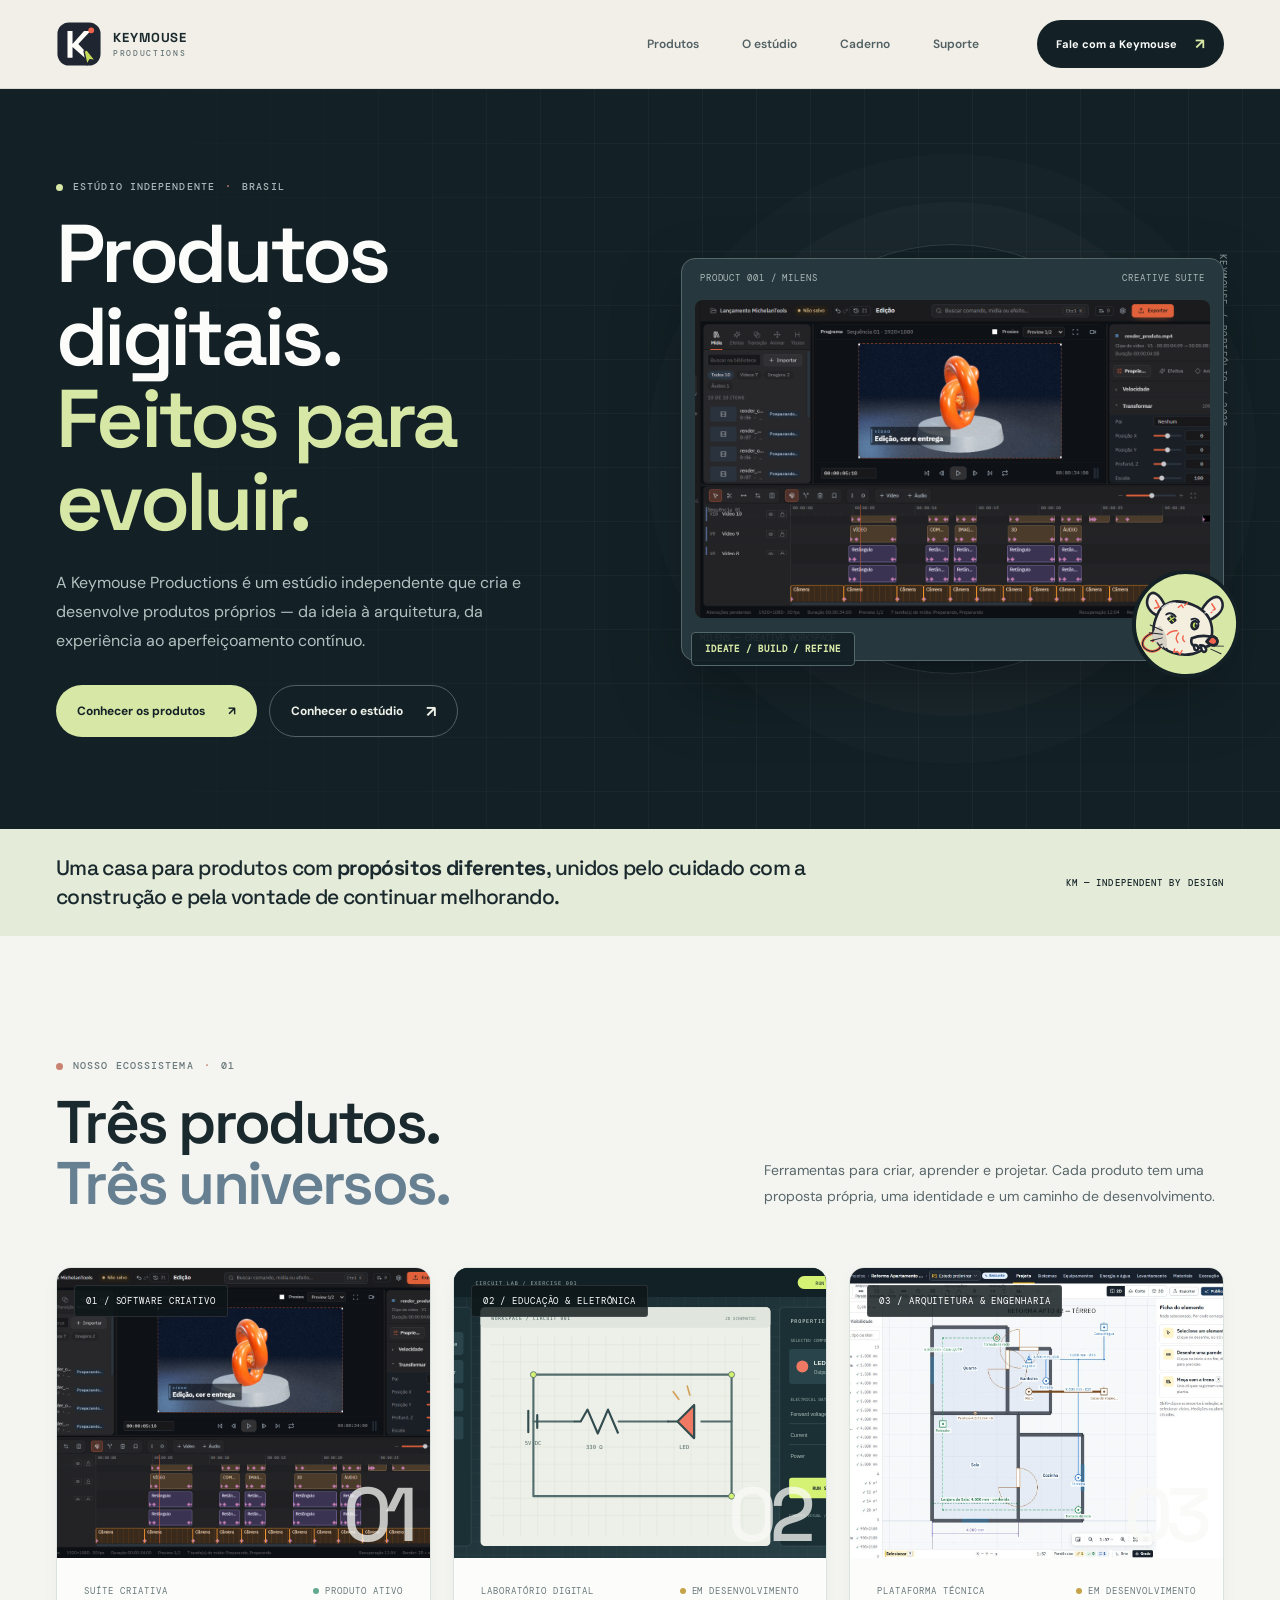
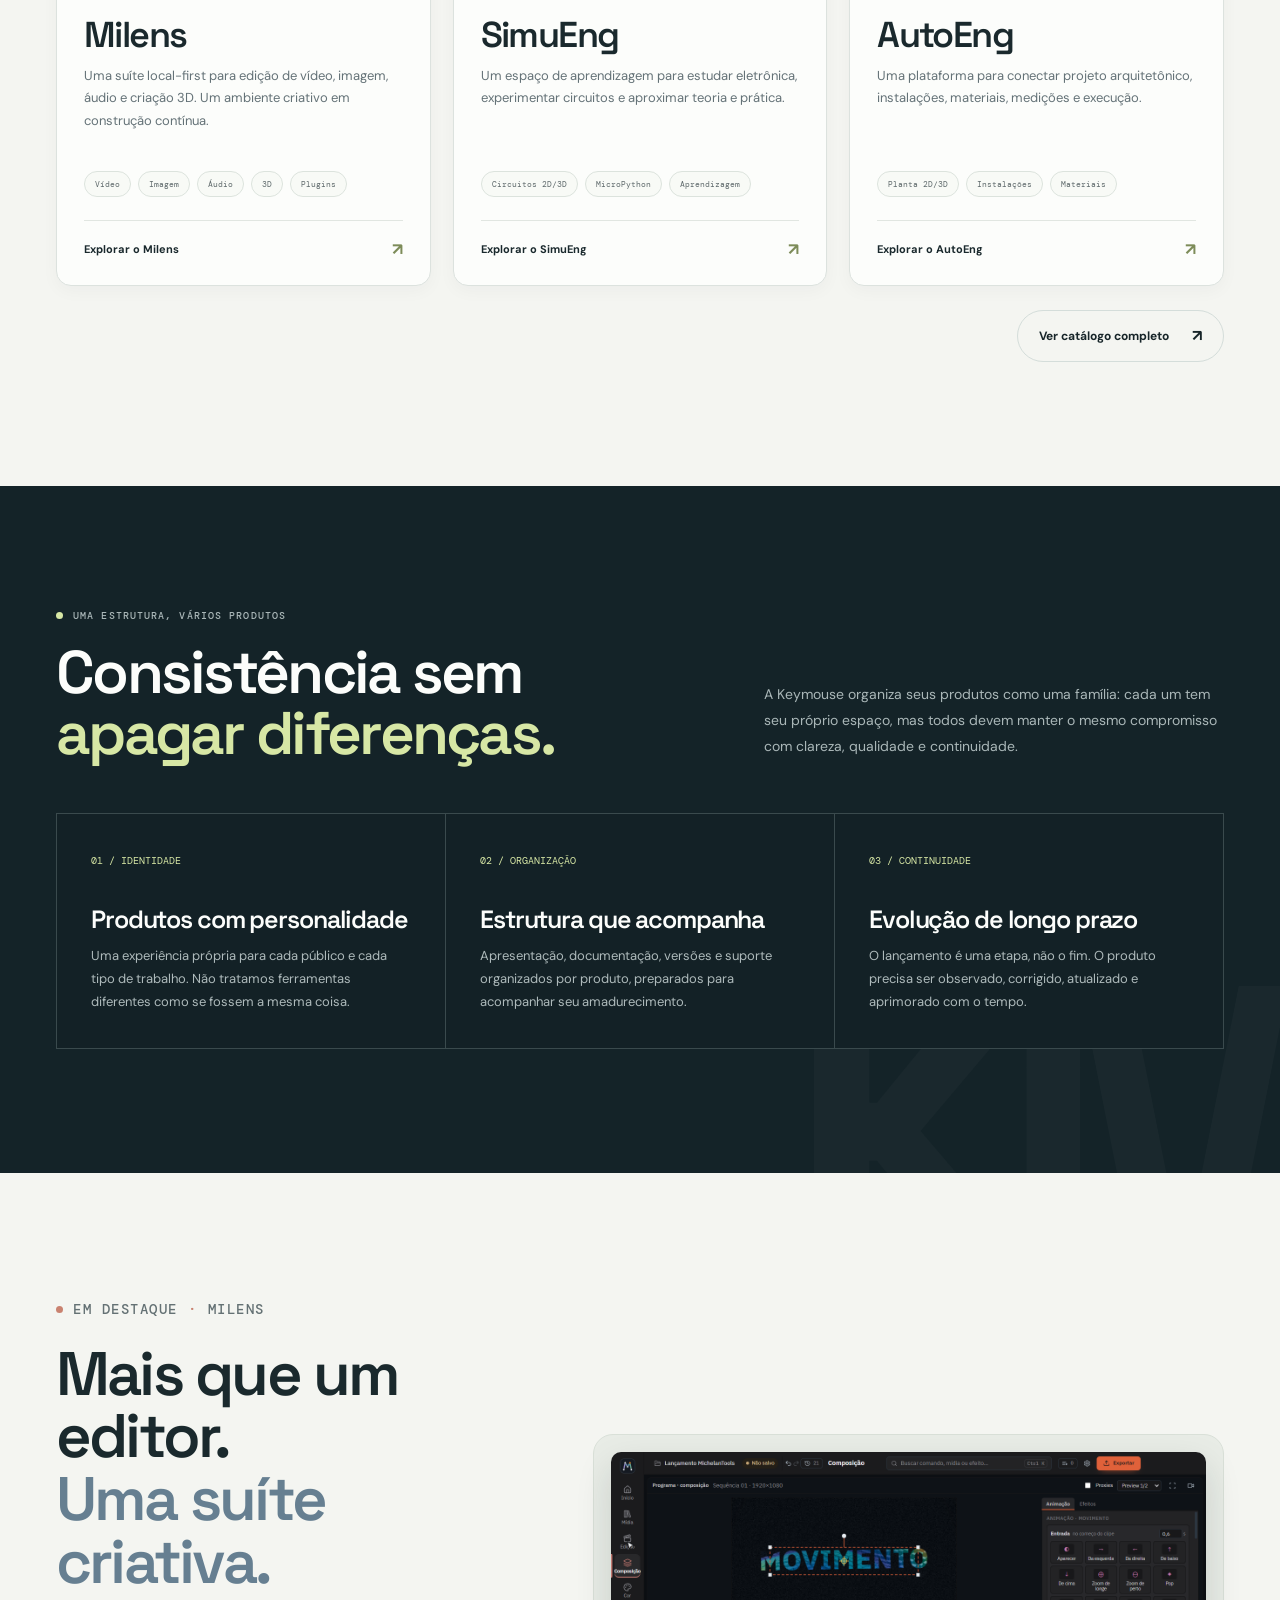
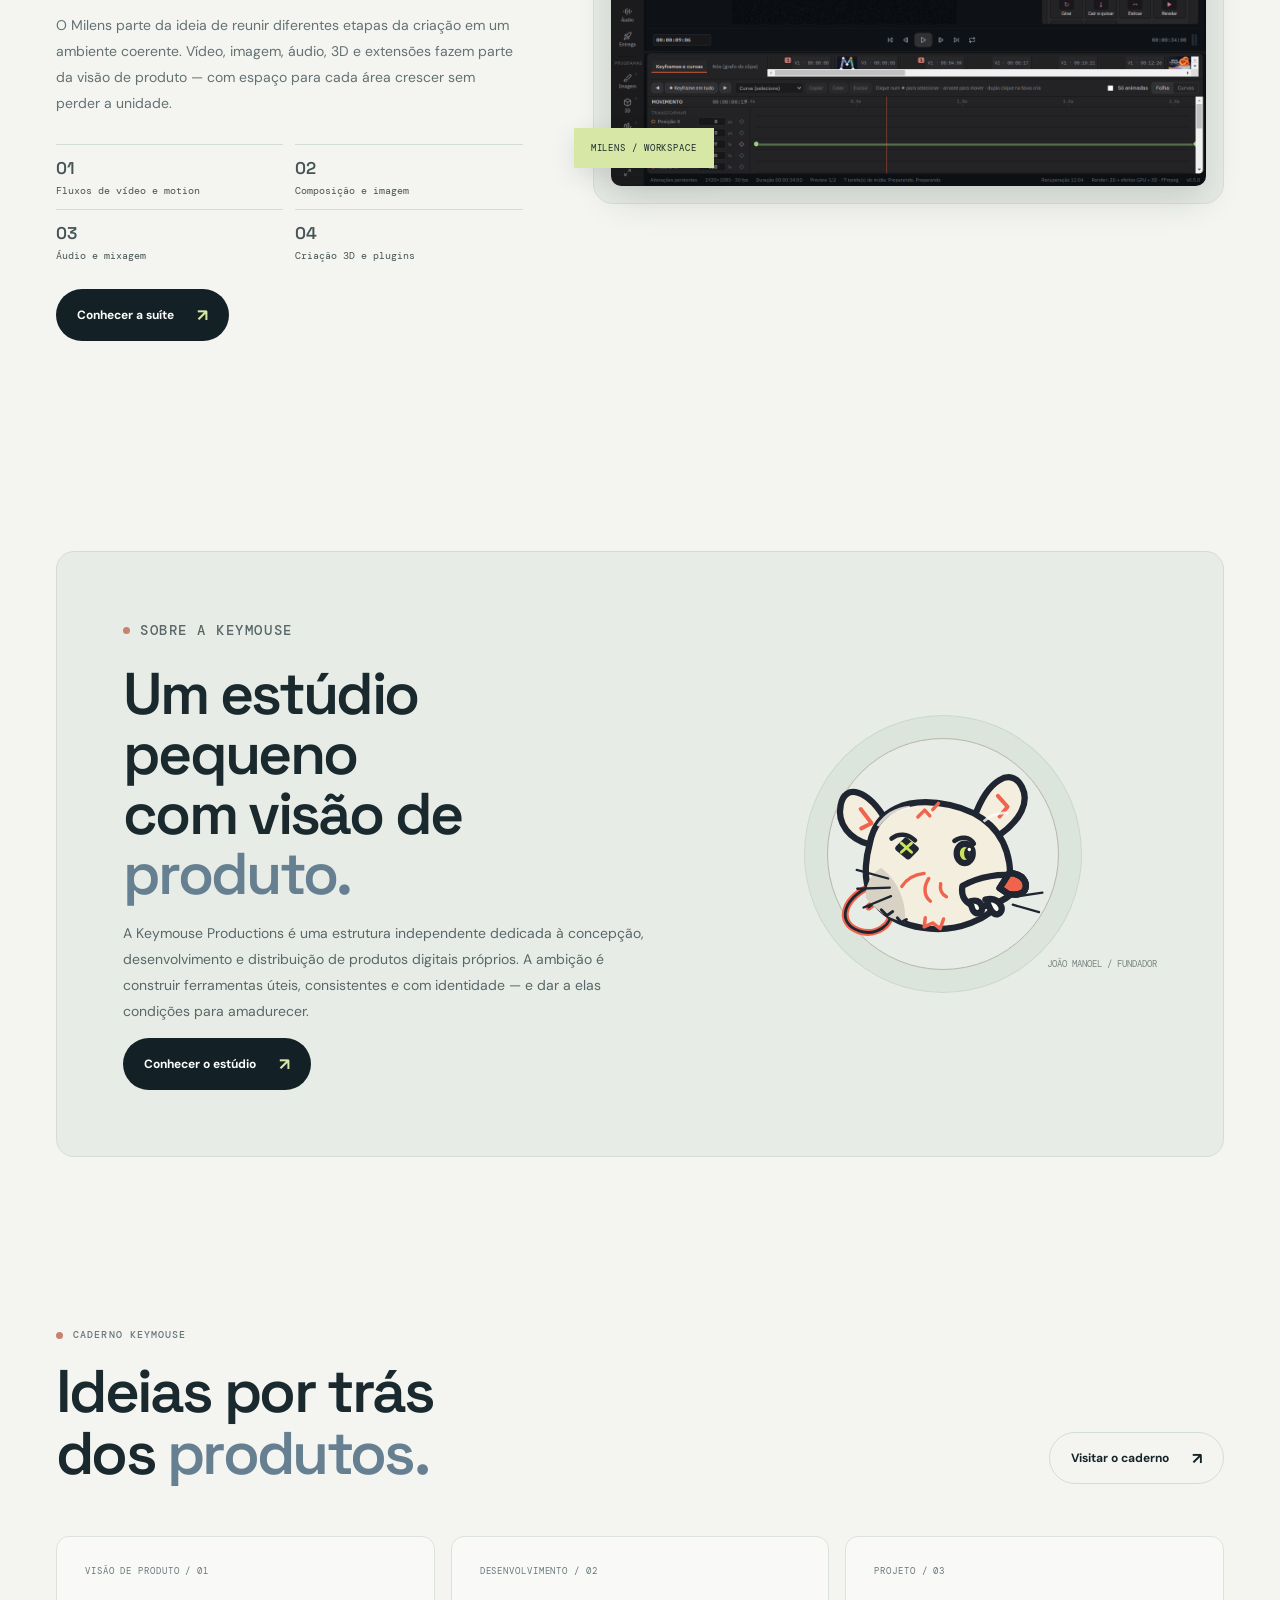
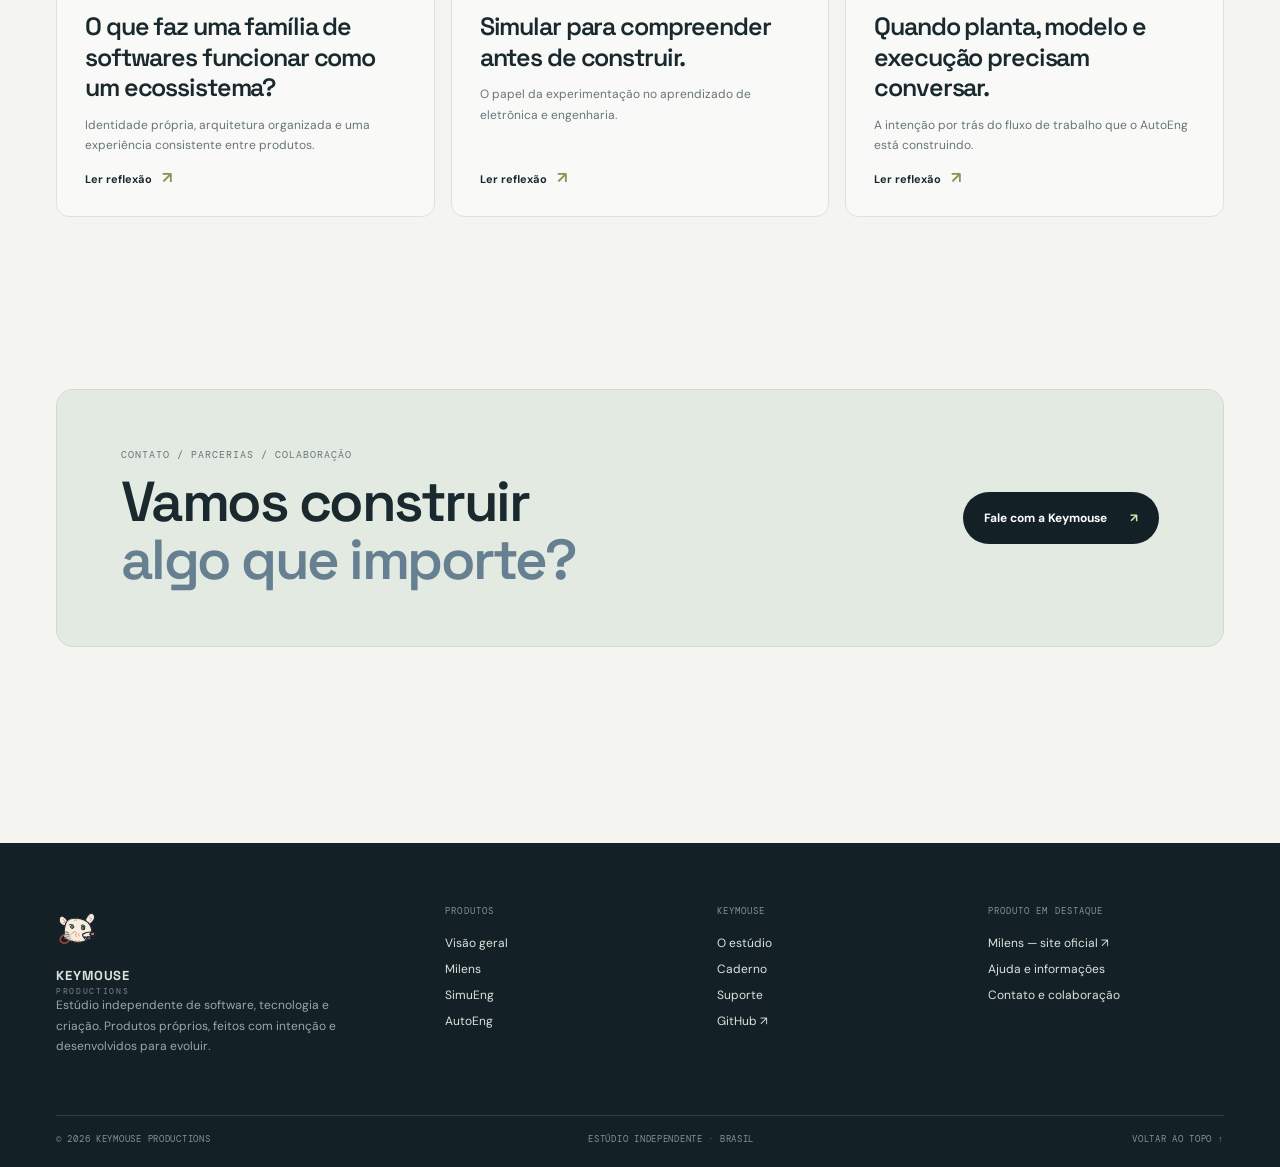
==== commit 2ffbe0de: "Refresh shared site assets and product visuals" ====
--- a/index.html
+++ b/index.html
@@ -5,7 +5,7 @@
 <section class="section" id="products"><div class="wrap"><div class="section-head"><div><p class="eyebrow">NOSSO ECOSSISTEMA <span>·</span> 01</p><h2>Três produtos.<br><em>Três universos.</em></h2></div><p class="lead">Ferramentas para criar, aprender e projetar. Cada produto tem uma proposta própria, uma identidade e um caminho de desenvolvimento.</p></div>
 <div class="product-grid">
 <article class="product-card featured"><a class="product-card-media" href="/products/milens/"><span class="media-label">01 / SOFTWARE CRIATIVO</span><img src="/assets/projects/milens-video.png" alt="Captura real da interface do Milens"><span class="media-number">01</span></a><div class="product-card-body"><div class="product-card-top"><span>SUÍTE CRIATIVA</span><span class="status live">PRODUTO ATIVO</span></div><h3>Milens</h3><p>Uma suíte local-first para edição de vídeo, imagem, áudio e criação 3D. Um ambiente criativo em construção contínua.</p><div class="tag-list"><span>Vídeo</span><span>Imagem</span><span>Áudio</span><span>3D</span><span>Plugins</span></div><a class="card-link" href="/products/milens/">Explorar o Milens <b>↗</b></a></div></article>
-<article class="product-card"><a class="product-card-media media-simu" href="/products/simueng/"><span class="media-label">02 / EDUCAÇÃO & ELETRÔNICA</span><span class="media-number">02</span></a><div class="product-card-body"><div class="product-card-top"><span>LABORATÓRIO DIGITAL</span><span class="status dev">EM DESENVOLVIMENTO</span></div><h3>SimuEng</h3><p>Um espaço de aprendizagem para estudar eletrônica, experimentar circuitos e aproximar teoria e prática.</p><div class="tag-list"><span>Circuitos 2D/3D</span><span>MicroPython</span><span>Aprendizagem</span></div><a class="card-link" href="/products/simueng/">Explorar o SimuEng <b>↗</b></a></div></article>
+<article class="product-card"><a class="product-card-media media-simu" href="/products/simueng/"><span class="media-label">02 / EDUCAÇÃO & ELETRÔNICA</span><img src="/assets/projects/simueng-concept.svg" alt="Ilustração conceitual do laboratório SimuEng com esquema de circuito e painel de componentes"><span class="media-number">02</span></a><div class="product-card-body"><div class="product-card-top"><span>LABORATÓRIO DIGITAL</span><span class="status dev">EM DESENVOLVIMENTO</span></div><h3>SimuEng</h3><p>Um espaço de aprendizagem para estudar eletrônica, experimentar circuitos e aproximar teoria e prática.</p><div class="tag-list"><span>Circuitos 2D/3D</span><span>MicroPython</span><span>Aprendizagem</span></div><a class="card-link" href="/products/simueng/">Explorar o SimuEng <b>↗</b></a></div></article>
 <article class="product-card"><a class="product-card-media media-auto" href="/products/autoeng/"><span class="media-label">03 / ARQUITETURA & ENGENHARIA</span><img src="/assets/projects/autoeng-workspace.jpg" alt="Captura real do espaço de trabalho do AutoEng"><span class="media-number">03</span></a><div class="product-card-body"><div class="product-card-top"><span>PLATAFORMA TÉCNICA</span><span class="status dev">EM DESENVOLVIMENTO</span></div><h3>AutoEng</h3><p>Uma plataforma para conectar projeto arquitetônico, instalações, materiais, medições e execução.</p><div class="tag-list"><span>Planta 2D/3D</span><span>Instalações</span><span>Materiais</span></div><a class="card-link" href="/products/autoeng/">Explorar o AutoEng <b>↗</b></a></div></article>
 </div><div style="margin-top:24px;text-align:right"><a class="button outline" href="/products/">Ver catálogo completo <b>↗</b></a></div></div></section>
 <section class="section ecosystem"><div class="wrap"><div class="section-head"><div><p class="eyebrow light">UMA ESTRUTURA, VÁRIOS PRODUTOS</p><h2>Consistência sem<br><em>apagar diferenças.</em></h2></div><p class="lead">A Keymouse organiza seus produtos como uma família: cada um tem seu próprio espaço, mas todos devem manter o mesmo compromisso com clareza, qualidade e continuidade.</p></div><div class="principle-grid"><article class="principle"><span class="principle-n">01 / IDENTIDADE</span><h3>Produtos com personalidade</h3><p>Uma experiência própria para cada público e cada tipo de trabalho. Não tratamos ferramentas diferentes como se fossem a mesma coisa.</p></article><article class="principle"><span class="principle-n">02 / ORGANIZAÇÃO</span><h3>Estrutura que acompanha</h3><p>Apresentação, documentação, versões e suporte organizados por produto, preparados para acompanhar seu amadurecimento.</p></article><article class="principle"><span class="principle-n">03 / CONTINUIDADE</span><h3>Evolução de longo prazo</h3><p>O lançamento é uma etapa, não o fim. O produto precisa ser observado, corrigido, atualizado e aprimorado com o tempo.</p></article></div></div></section>
--- a/assets/site.css
+++ b/assets/site.css
@@ -35,3 +35,143 @@
 
 /* Product media anchors need their own layout box. */
 .product-card-media{display:block}
+
+
+/* --- KEYMOUSE POLISH / stronger studio and product presentation --- */
+:root{
+  --paper:#f4f5f1;--paper-2:#e9eeea;--ink:#172529;--muted:#68777a;--line:#d4ddda;
+  --dark:#132126;--dark-2:#1d3035;--lime:#d7e7a5;--coral:#c98270;--violet:#667f91;
+  --blue:#91b8c4;--mint:#9bc3b1;--yellow:#dfc782;--white:#fcfdfb;
+  --page:min(1440px,calc(100% - 112px));--radius:18px
+}
+body{background:var(--paper);color:#1a292d}
+.header-inner{height:88px;gap:42px}
+.brand img{width:46px;height:46px}
+.main-nav{gap:11px}
+.main-nav a{font-size:12px;padding:13px 16px}
+.header-cta{padding:14px 19px;font-size:11px}
+h1,h2,h3{letter-spacing:-.045em}
+h1{font-weight:600}
+h2 em{color:var(--violet)}
+.home-hero,.hero-inner{min-height:690px}
+.hero-inner{gap:7%;padding:92px 0}
+.home-hero h1{font-size:clamp(64px,6.4vw,90px);line-height:1.01}
+.home-hero .lead{font-size:16px;line-height:1.8}
+.art-screen{transform:none;width:min(100%,590px);padding:13px;border-radius:14px;background:#26383d;border-color:#53666a}
+.art-screen img{aspect-ratio:1.62;object-fit:cover;min-height:260px}
+.art-screen-top{height:28px;font-size:9px}
+.art-screen-foot{padding:14px 5px 3px;font-size:9px}
+.art-grid{width:430px;height:430px;box-shadow:0 0 0 42px rgba(255,255,255,.018),0 0 0 90px rgba(255,255,255,.012)}
+.hero-mascot{width:108px;height:108px;right:-16px;bottom:-4px;border:4px solid var(--dark);background:var(--lime)}
+.hero-mascot img{width:98px;height:88px}
+.art-label{left:10px;bottom:8px;transform:none;background:rgba(19,33,38,.92);color:var(--lime);border:1px solid #52686a;border-radius:4px;padding:10px 13px;font-size:9px}
+.hero-index{font-size:9px;right:-5px}
+.signal-strip{padding:25px 0;background:#e5ebd9}
+.signal-inner p{font-size:clamp(16px,1.7vw,21px)}
+.section{padding:124px 0}
+.section.compact{padding:86px 0}
+.section-head{margin-bottom:52px;gap:54px}
+.section-head h2{font-size:clamp(44px,4.7vw,62px)}
+.section-head .lead{font-size:14px;line-height:1.85;max-width:460px}
+.product-grid{grid-template-columns:repeat(3,minmax(0,1fr));gap:22px}
+.product-card,.product-card.featured{background:var(--white);border:1px solid #dce2de;border-radius:15px;box-shadow:0 5px 17px rgba(20,39,43,.035)}
+.product-card:hover{transform:translateY(-4px);box-shadow:0 18px 40px rgba(20,39,43,.09)}
+.product-card-media,.product-card.featured .product-card-media{height:290px;background:#1d3035;display:block}
+.product-card-media img{width:100%;height:100%;object-fit:cover;display:block}
+.product-card-media .media-label{left:17px;top:17px;padding:9px 11px;font-size:9px;border:1px solid rgba(255,255,255,.1);border-radius:3px}
+.product-card-media .media-number{font-size:76px;right:18px;bottom:12px;color:rgba(248,250,245,.75)}
+.media-simu{background:#1d3035;isolation:isolate}
+.media-simu:before,.media-simu:after{display:none}
+.media-simu img{object-fit:cover}
+.product-card-body{padding:27px 27px 25px}
+.product-card-top{font-size:9px;letter-spacing:.11em}
+.product-card h3{font-size:36px;margin:19px 0 10px}
+.product-card p{font-size:13px;line-height:1.75;min-height:68px;color:#647277}
+.tag-list{gap:7px;margin:19px 0 23px}
+.tag-list span{padding:7px 10px;font-size:8px;background:#f8faf6;border-color:#dce3dd}
+.card-link{padding-top:17px;font-size:11px;border-color:#e1e6e1}
+.catalog-grid{grid-template-columns:repeat(3,minmax(0,1fr));gap:22px}
+.catalog-grid .product-card-media{height:290px}
+.catalog-grid .product-card-body{padding:27px}
+.catalog-grid .product-card h3{font-size:36px}
+.catalog-grid .product-card p{font-size:13px;line-height:1.75}
+.catalog-tools{margin-bottom:32px}
+.filter-button{padding:11px 16px;font-size:11px}
+.ecosystem{background:#142328}
+.ecosystem .section-head{margin-bottom:48px}
+.principle-grid{border-color:#3a4a4d;background:#3a4a4d}
+.principle{padding:34px;min-height:230px}
+.principle h3{font-size:25px;line-height:1.2}
+.principle p{font-size:13px;line-height:1.8}
+.feature-band{gap:70px}
+.feature-copy h2{font-size:clamp(42px,4.8vw,62px)}
+.feature-copy p{font-size:14px;line-height:1.85}
+.feature-media{padding:17px;background:#e8ece6;border:1px solid #d9e0d8}
+.feature-media img{display:block}
+.studio-teaser{background:#e7ede6;border:1px solid #d4ddd5;border-radius:18px;padding:66px;gap:70px}
+.studio-teaser h2{font-size:clamp(42px,4.6vw,60px)}
+.studio-teaser p{font-size:14px;line-height:1.85}
+.studio-teaser-art img{width:240px;height:220px}
+.studio-teaser-art:before{width:230px;height:230px;box-shadow:0 0 0 22px #dce5dc,0 0 0 23px #cbd7cd}
+.journal-card{background:rgba(255,255,255,.44);border-color:#dce2dc;border-radius:13px;padding:28px;min-height:250px}
+.journal-card h3{font-size:25px;line-height:1.22}
+.contact-panel{background:#e3eae2;border:1px solid #d0dbd1;border-radius:17px;padding:58px 64px}
+.contact-panel h2{font-size:clamp(42px,4.4vw,58px)}
+.contact-panel h2 em{color:var(--violet)}
+.contact-panel p{color:#667678}
+.contact-panel .button{background:var(--dark);color:#fff}
+.site-footer{margin-top:110px}
+.footer-main{padding:62px 0 46px}
+.footer-col a{font-size:12px}
+.page-hero{padding:95px 0 83px}
+.page-hero h1{font-size:clamp(60px,6.5vw,84px)}
+.page-hero .lead{font-size:16px;line-height:1.8}
+.product-hero{padding:88px 0 94px}
+.product-hero-inner{gap:76px}
+.product-hero h1{font-size:clamp(62px,6.7vw,88px)}
+.product-hero .lead{font-size:15px;line-height:1.85}
+.product-hero-art:before{opacity:.45}
+.feature-card{border-top-width:3px;background:#edf0e9;border-radius:8px;min-height:215px;padding:28px}
+.feature-card h3{font-size:24px}
+.feature-card p{font-size:13px;line-height:1.8}
+.showcase-item{background:#edf0e9;border:1px solid #dce2dc}
+.status-panel{background:#fbfcf9;border-color:#dce2dc}
+.studio-hero{padding:94px 0}
+.studio-hero h1{font-size:clamp(62px,6.5vw,88px)}
+.studio-hero p{font-size:15px;line-height:1.9}
+.support-card{background:#fbfcf9;border-color:#dce2dc}
+@media(max-width:1100px){
+  :root{--page:calc(100% - 64px)}
+  .product-grid,.catalog-grid{grid-template-columns:repeat(2,minmax(0,1fr))}
+  .hero-inner{gap:4%}
+  .hero-art{min-height:390px}
+  .section-head{gap:30px}
+}
+@media(max-width:700px){
+  :root{--page:calc(100% - 34px)}
+  .header-inner{height:72px}
+  .home-hero,.hero-inner{min-height:0}
+  .hero-inner{padding:62px 0 58px}
+  .home-hero h1{font-size:clamp(54px,12vw,74px)}
+  .art-screen{width:94%;padding:8px}
+  .art-screen img{min-height:0;aspect-ratio:1.48}
+  .art-grid{width:250px;height:250px}
+  .hero-mascot{width:88px;height:88px;right:-8px;bottom:-1px}
+  .hero-mascot img{width:80px;height:72px}
+  .art-label{left:0;bottom:7px;font-size:7px}
+  .section{padding:78px 0}
+  .section.compact{padding:58px 0}
+  .section-head{margin-bottom:30px;gap:17px}
+  .product-grid,.catalog-grid{grid-template-columns:1fr;gap:16px}
+  .product-card-media,.product-card.featured .product-card-media,.catalog-grid .product-card-media{height:255px}
+  .product-card-body,.catalog-grid .product-card-body{padding:22px}
+  .product-card h3,.catalog-grid .product-card h3{font-size:32px}
+  .product-card p{min-height:0}
+  .feature-band{gap:28px}
+  .studio-teaser{padding:30px 22px}
+  .contact-panel{padding:31px 23px}
+  .page-hero{padding:60px 0 55px}
+  .product-hero{padding:55px 0}
+  .product-hero-inner{gap:25px}
+  .product-hero-art:before{opacity:.32}
+}
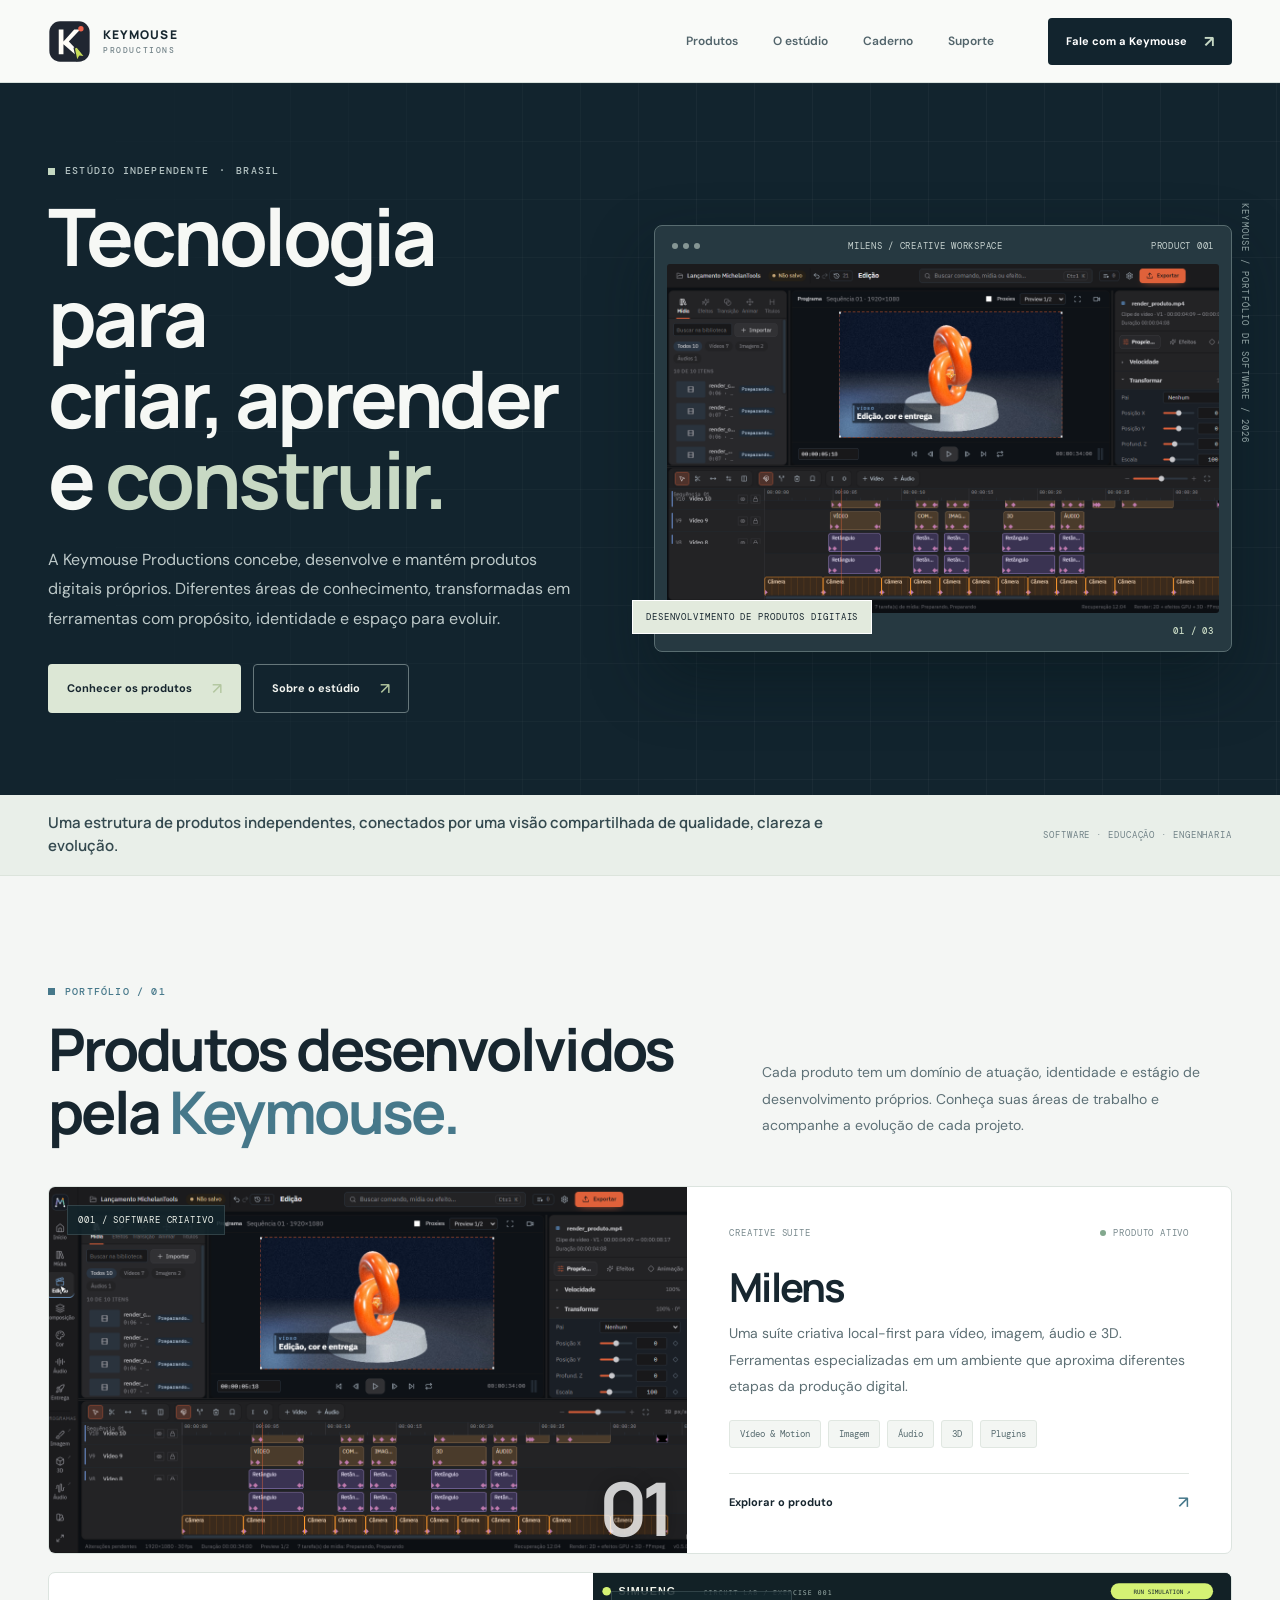
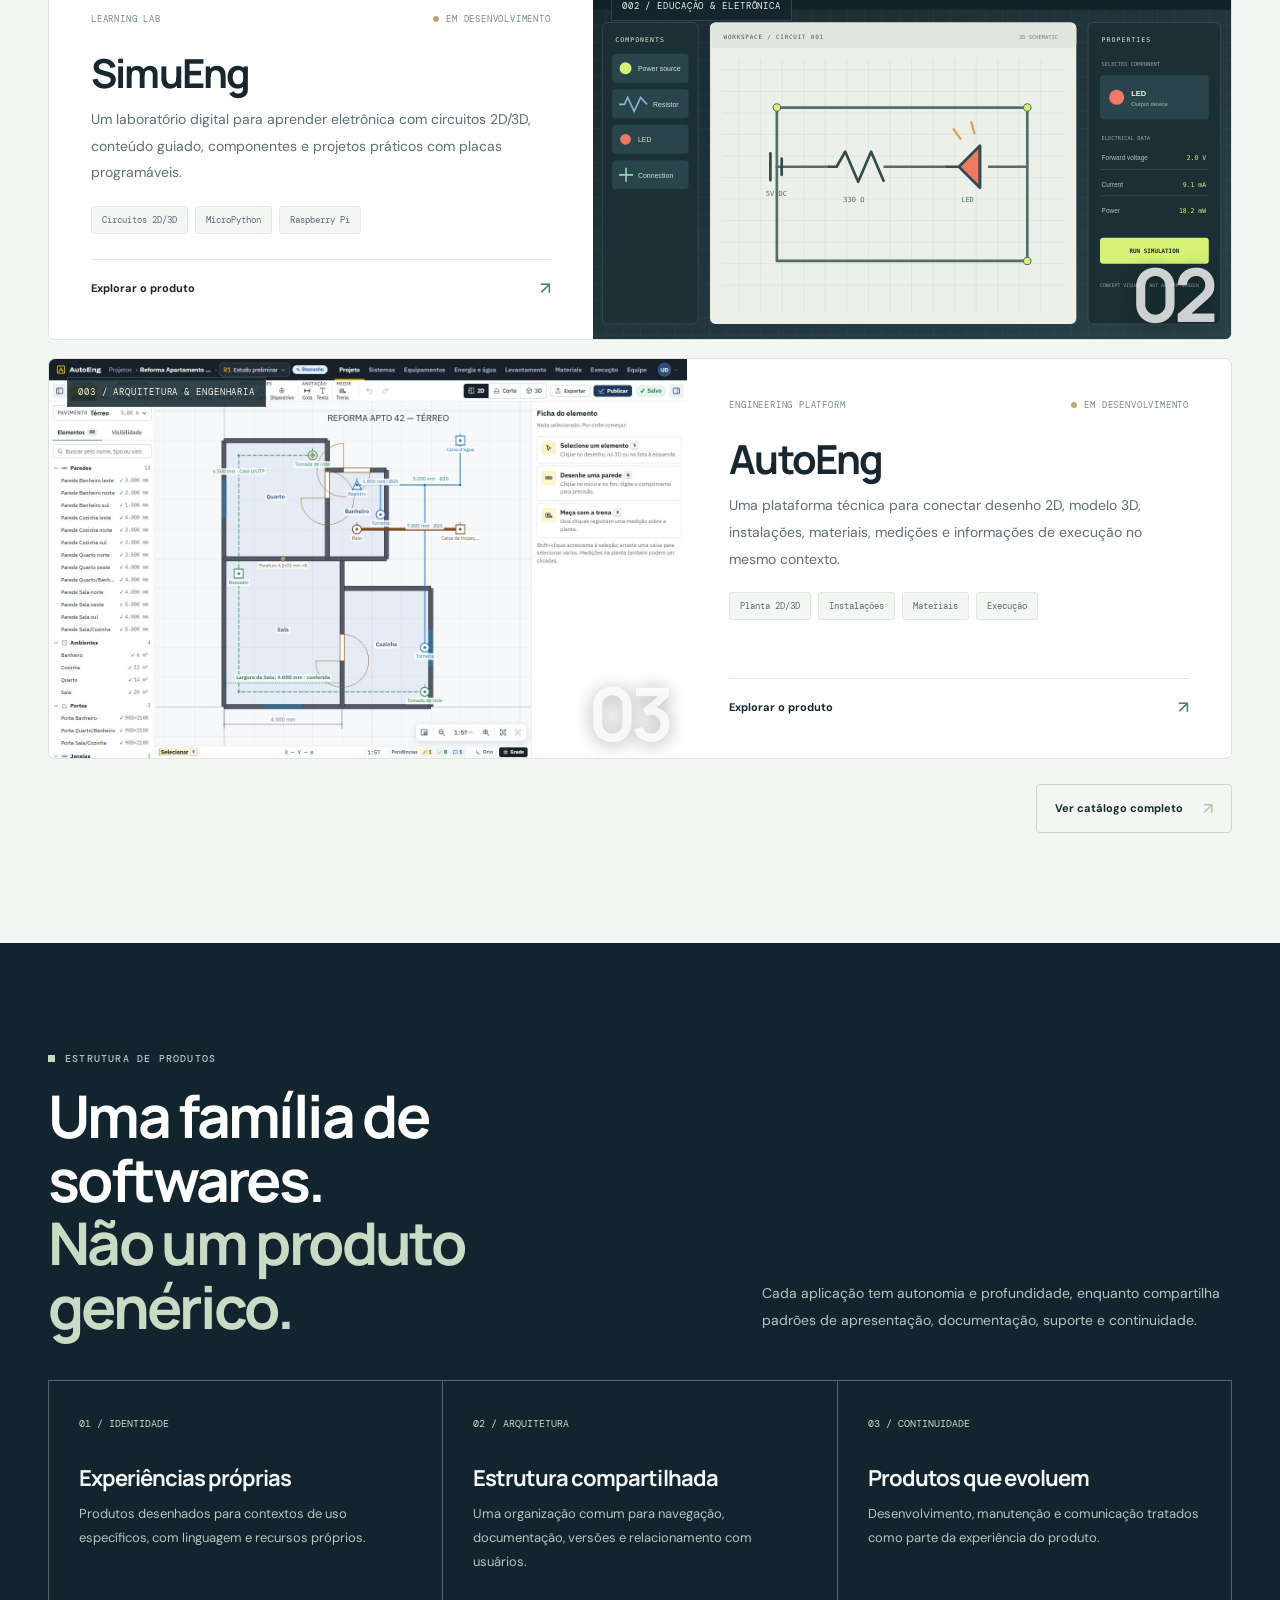
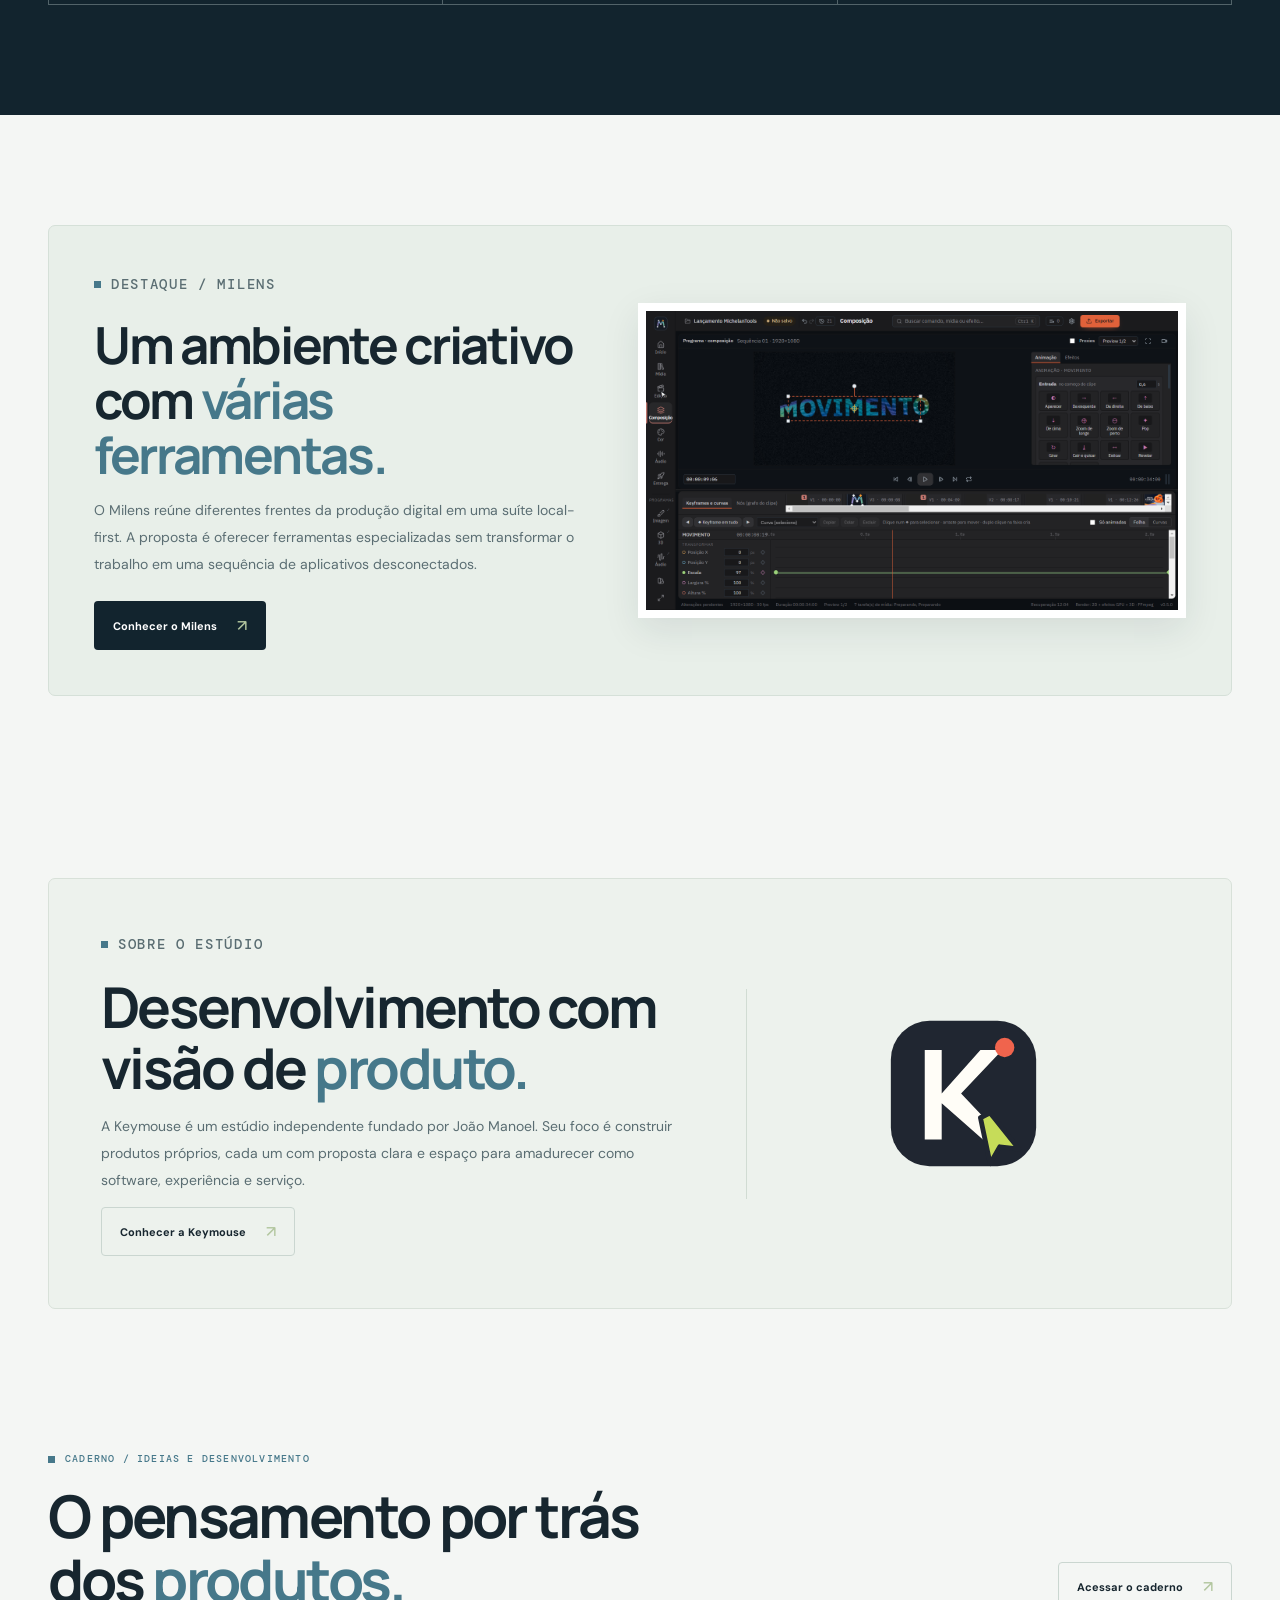
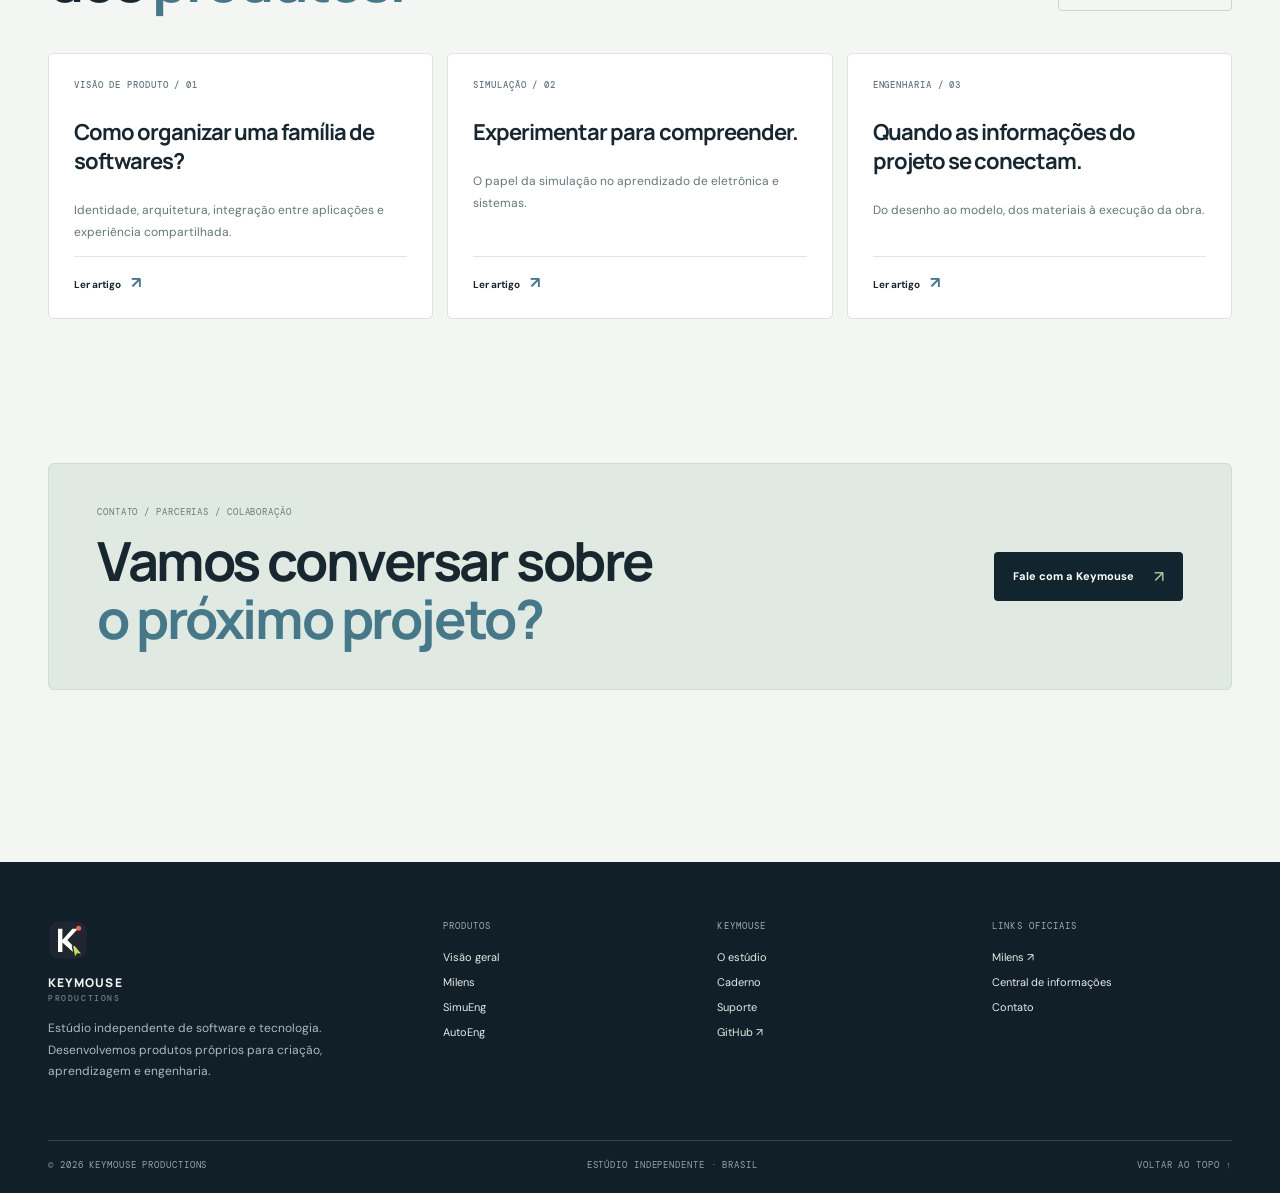
==== commit 3a75ce9a: "Rebuild Keymouse as a professional software product studio" ====
--- a/index.html
+++ b/index.html
@@ -1,16 +1,14 @@
-<!doctype html><html lang="pt-BR"><head><meta charset="utf-8"><meta name="viewport" content="width=device-width, initial-scale=1"><meta name="theme-color" content="#10191c"><meta name="description" content="A Keymouse Productions é um estúdio independente que idealiza, desenvolve e distribui softwares e experiências digitais. Conheça Milens, SimuEng e AutoEng."><meta property="og:type" content="website"><meta property="og:site_name" content="Keymouse Productions"><meta property="og:title" content="Keymouse Productions — Produtos digitais com identidade própria"><meta property="og:description" content="A Keymouse Productions é um estúdio independente que idealiza, desenvolve e distribui softwares e experiências digitais. Conheça Milens, SimuEng e AutoEng."><link rel="icon" href="/assets/mark.svg" type="image/svg+xml"><link rel="stylesheet" href="/assets/site.css?v=3"><script src="/assets/site.js?v=3" defer></script><title>Keymouse Productions — Produtos digitais com identidade própria</title></head><body id="top"><header class="site-header"><div class="header-inner"><a class="brand" href="/" aria-label="Keymouse Productions — início"><img src="/assets/mark.svg" alt=""><span class="brand-word">KEYMOUSE<small>PRODUCTIONS</small></span></a><button class="menu-toggle" type="button" data-menu-toggle aria-expanded="false" aria-label="Abrir navegação"><i></i></button><nav class="main-nav" data-main-nav aria-label="Navegação principal"><a href="/products/">Produtos</a><a href="/studio/">O estúdio</a><a href="/journal/">Caderno</a><a href="/support/">Suporte</a></nav><a class="header-cta" href="/studio/#contact">Fale com a Keymouse <span>↗</span></a></div></header>
-<main>
-<section class="home-hero"><div class="hero-inner"><div class="hero-copy"><p class="eyebrow light">ESTÚDIO INDEPENDENTE <span>·</span> BRASIL</p><h1>Produtos digitais.<br><em>Feitos para evoluir.</em></h1><p class="lead">A Keymouse Productions é um estúdio independente que cria e desenvolve produtos próprios — da ideia à arquitetura, da experiência ao aperfeiçoamento contínuo.</p><div class="hero-actions"><a class="button lime" href="/products/">Conhecer os produtos <b>↗</b></a><a class="button outline" href="/studio/">Conhecer o estúdio <b>↗</b></a></div></div><div class="hero-art"><div class="art-grid"></div><span class="hero-index">KEYMOUSE / PORTFÓLIO / 2026</span><div class="art-screen"><div class="art-screen-top"><span>PRODUCT 001 / MILENS</span><span>CREATIVE SUITE</span></div><img src="/assets/projects/milens-video.png" alt="Interface real do software Milens em uma área de edição criativa"><div class="art-screen-foot"><span>MILENS — CREATIVE WORKSPACE</span><b>01 / 03</b></div></div><div class="hero-mascot"><img src="/assets/keymouse-mascot.svg" alt="Mascote rato da Keymouse"></div><span class="art-label">IDEATE / BUILD / REFINE</span></div></div></section>
-<section class="signal-strip"><div class="signal-inner"><p>Uma casa para produtos com <strong>propósitos diferentes</strong>, unidos pelo cuidado com a construção e pela vontade de continuar melhorando.</p><span class="signal-code">KM — INDEPENDENT BY DESIGN</span></div></section>
-<section class="section" id="products"><div class="wrap"><div class="section-head"><div><p class="eyebrow">NOSSO ECOSSISTEMA <span>·</span> 01</p><h2>Três produtos.<br><em>Três universos.</em></h2></div><p class="lead">Ferramentas para criar, aprender e projetar. Cada produto tem uma proposta própria, uma identidade e um caminho de desenvolvimento.</p></div>
-<div class="product-grid">
-<article class="product-card featured"><a class="product-card-media" href="/products/milens/"><span class="media-label">01 / SOFTWARE CRIATIVO</span><img src="/assets/projects/milens-video.png" alt="Captura real da interface do Milens"><span class="media-number">01</span></a><div class="product-card-body"><div class="product-card-top"><span>SUÍTE CRIATIVA</span><span class="status live">PRODUTO ATIVO</span></div><h3>Milens</h3><p>Uma suíte local-first para edição de vídeo, imagem, áudio e criação 3D. Um ambiente criativo em construção contínua.</p><div class="tag-list"><span>Vídeo</span><span>Imagem</span><span>Áudio</span><span>3D</span><span>Plugins</span></div><a class="card-link" href="/products/milens/">Explorar o Milens <b>↗</b></a></div></article>
-<article class="product-card"><a class="product-card-media media-simu" href="/products/simueng/"><span class="media-label">02 / EDUCAÇÃO & ELETRÔNICA</span><img src="/assets/projects/simueng-concept.svg" alt="Ilustração conceitual do laboratório SimuEng com esquema de circuito e painel de componentes"><span class="media-number">02</span></a><div class="product-card-body"><div class="product-card-top"><span>LABORATÓRIO DIGITAL</span><span class="status dev">EM DESENVOLVIMENTO</span></div><h3>SimuEng</h3><p>Um espaço de aprendizagem para estudar eletrônica, experimentar circuitos e aproximar teoria e prática.</p><div class="tag-list"><span>Circuitos 2D/3D</span><span>MicroPython</span><span>Aprendizagem</span></div><a class="card-link" href="/products/simueng/">Explorar o SimuEng <b>↗</b></a></div></article>
-<article class="product-card"><a class="product-card-media media-auto" href="/products/autoeng/"><span class="media-label">03 / ARQUITETURA & ENGENHARIA</span><img src="/assets/projects/autoeng-workspace.jpg" alt="Captura real do espaço de trabalho do AutoEng"><span class="media-number">03</span></a><div class="product-card-body"><div class="product-card-top"><span>PLATAFORMA TÉCNICA</span><span class="status dev">EM DESENVOLVIMENTO</span></div><h3>AutoEng</h3><p>Uma plataforma para conectar projeto arquitetônico, instalações, materiais, medições e execução.</p><div class="tag-list"><span>Planta 2D/3D</span><span>Instalações</span><span>Materiais</span></div><a class="card-link" href="/products/autoeng/">Explorar o AutoEng <b>↗</b></a></div></article>
-</div><div style="margin-top:24px;text-align:right"><a class="button outline" href="/products/">Ver catálogo completo <b>↗</b></a></div></div></section>
-<section class="section ecosystem"><div class="wrap"><div class="section-head"><div><p class="eyebrow light">UMA ESTRUTURA, VÁRIOS PRODUTOS</p><h2>Consistência sem<br><em>apagar diferenças.</em></h2></div><p class="lead">A Keymouse organiza seus produtos como uma família: cada um tem seu próprio espaço, mas todos devem manter o mesmo compromisso com clareza, qualidade e continuidade.</p></div><div class="principle-grid"><article class="principle"><span class="principle-n">01 / IDENTIDADE</span><h3>Produtos com personalidade</h3><p>Uma experiência própria para cada público e cada tipo de trabalho. Não tratamos ferramentas diferentes como se fossem a mesma coisa.</p></article><article class="principle"><span class="principle-n">02 / ORGANIZAÇÃO</span><h3>Estrutura que acompanha</h3><p>Apresentação, documentação, versões e suporte organizados por produto, preparados para acompanhar seu amadurecimento.</p></article><article class="principle"><span class="principle-n">03 / CONTINUIDADE</span><h3>Evolução de longo prazo</h3><p>O lançamento é uma etapa, não o fim. O produto precisa ser observado, corrigido, atualizado e aprimorado com o tempo.</p></article></div></div></section>
-<section class="section"><div class="wrap feature-band"><div class="feature-copy"><p class="eyebrow">EM DESTAQUE <span>·</span> MILENS</p><h2>Mais que um editor.<br><em>Uma suíte criativa.</em></h2><p>O Milens parte da ideia de reunir diferentes etapas da criação em um ambiente coerente. Vídeo, imagem, áudio, 3D e extensões fazem parte da visão de produto — com espaço para cada área crescer sem perder a unidade.</p><div class="feature-points"><div><b>01</b>Fluxos de vídeo e motion</div><div><b>02</b>Composição e imagem</div><div><b>03</b>Áudio e mixagem</div><div><b>04</b>Criação 3D e plugins</div></div><a class="button dark" href="/products/milens/">Conhecer a suíte <b>↗</b></a></div><div class="feature-media"><img src="/assets/projects/milens-composicao.png" alt="Captura real da área de composição do Milens"><span class="floating-label">MILENS / WORKSPACE</span></div></div></section>
-<section class="section compact"><div class="wrap studio-teaser"><div><p class="eyebrow">SOBRE A KEYMOUSE</p><h2>Um estúdio pequeno<br>com visão de <em>produto.</em></h2><p>A Keymouse Productions é uma estrutura independente dedicada à concepção, desenvolvimento e distribuição de produtos digitais próprios. A ambição é construir ferramentas úteis, consistentes e com identidade — e dar a elas condições para amadurecer.</p><a class="button dark" href="/studio/">Conhecer o estúdio <b>↗</b></a></div><div class="studio-teaser-art"><img src="/assets/keymouse-mascot.svg" alt="Mascote da Keymouse Productions"><span>JOÃO MANOEL / FUNDADOR</span></div></div></section>
-<section class="section compact"><div class="wrap"><div class="section-head"><div><p class="eyebrow">CADERNO KEYMOUSE</p><h2>Ideias por trás<br>dos <em>produtos.</em></h2></div><a class="button outline" href="/journal/">Visitar o caderno <b>↗</b></a></div><div class="journal-grid"><article class="journal-card"><span class="journal-type">VISÃO DE PRODUTO / 01</span><h3>O que faz uma família de softwares funcionar como um ecossistema?</h3><p>Identidade própria, arquitetura organizada e uma experiência consistente entre produtos.</p><a href="/journal/#ecosystem">Ler reflexão <b>↗</b></a></article><article class="journal-card"><span class="journal-type">DESENVOLVIMENTO / 02</span><h3>Simular para compreender antes de construir.</h3><p>O papel da experimentação no aprendizado de eletrônica e engenharia.</p><a href="/journal/#simulation">Ler reflexão <b>↗</b></a></article><article class="journal-card"><span class="journal-type">PROJETO / 03</span><h3>Quando planta, modelo e execução precisam conversar.</h3><p>A intenção por trás do fluxo de trabalho que o AutoEng está construindo.</p><a href="/journal/#connected-project">Ler reflexão <b>↗</b></a></article></div></div></section>
-<section class="section compact" id="contact"><div class="wrap contact-panel"><div><p>CONTATO / PARCERIAS / COLABORAÇÃO</p><h2>Vamos construir<br><em>algo que importe?</em></h2></div><a class="button" href="/studio/#contact">Fale com a Keymouse <b>↗</b></a></div></section>
-</main><footer class="site-footer"><div class="footer-main"><div class="footer-about"><img src="/assets/keymouse-mascot.svg" alt="Mascote da Keymouse"><div class="brand-word">KEYMOUSE<small>PRODUCTIONS</small></div><p>Estúdio independente de software, tecnologia e criação. Produtos próprios, feitos com intenção e desenvolvidos para evoluir.</p></div><div class="footer-col"><strong>PRODUTOS</strong><a href="/products/">Visão geral</a><a href="/products/milens/">Milens</a><a href="/products/simueng/">SimuEng</a><a href="/products/autoeng/">AutoEng</a></div><div class="footer-col"><strong>KEYMOUSE</strong><a href="/studio/">O estúdio</a><a href="/journal/">Caderno</a><a href="/support/">Suporte</a><a href="https://github.com/JoaoManoP" target="_blank" rel="noopener noreferrer">GitHub ↗</a></div><div class="footer-col"><strong>PRODUTO EM DESTAQUE</strong><a href="https://milens.com.br/" target="_blank" rel="noopener noreferrer">Milens — site oficial ↗</a><a href="/support/">Ajuda e informações</a><a href="/studio/#contact">Contato e colaboração</a></div></div><div class="footer-bottom"><span>© 2026 KEYMOUSE PRODUCTIONS</span><span>ESTÚDIO INDEPENDENTE · BRASIL</span><a href="#top">VOLTAR AO TOPO ↑</a></div></footer></body></html>+<!doctype html><html lang="pt-BR"><head><meta charset="utf-8"><meta name="viewport" content="width=device-width, initial-scale=1"><meta name="theme-color" content="#12242e"><meta name="description" content="Estúdio independente que desenvolve softwares para criação digital, educação técnica e engenharia."><meta property="og:type" content="website"><meta property="og:site_name" content="Keymouse Productions"><meta property="og:title" content="Keymouse Productions — Estúdio de software"><meta property="og:description" content="Estúdio independente que desenvolve softwares para criação digital, educação técnica e engenharia."><link rel="icon" href="/assets/mark.svg" type="image/svg+xml"><link rel="stylesheet" href="/assets/enterprise.css?v=1"><script src="/assets/enterprise.js?v=1" defer></script><title>Keymouse Productions — Estúdio de software</title></head><body id="top"><header class="site-header"><div class="header-inner"><a class="brand" href="/" aria-label="Keymouse Productions — início"><img src="/assets/mark.svg" alt=""><span class="brand-word">KEYMOUSE<small>PRODUCTIONS</small></span></a><button class="menu-toggle" data-menu-toggle type="button" aria-expanded="false" aria-label="Abrir menu"><i></i></button><nav class="main-nav" data-main-nav aria-label="Navegação principal"><a href="/products/">Produtos</a><a href="/studio/">O estúdio</a><a href="/journal/">Caderno</a><a href="/support/">Suporte</a></nav><a class="header-cta" href="/studio/#contact">Fale com a Keymouse <b>↗</b></a></div></header><main>
+<section class="hero"><div class="hero-inner"><div class="hero-copy"><p class="eyebrow light">ESTÚDIO INDEPENDENTE <span>·</span> BRASIL</p><h1>Tecnologia para<br>criar, aprender<br>e <em>construir.</em></h1><p class="lead">A Keymouse Productions concebe, desenvolve e mantém produtos digitais próprios. Diferentes áreas de conhecimento, transformadas em ferramentas com propósito, identidade e espaço para evoluir.</p><div class="hero-actions"><a class="button primary" href="/products/">Conhecer os produtos <b>↗</b></a><a class="button ghost" href="/studio/">Sobre o estúdio <b>↗</b></a></div></div><div class="hero-visual"><span class="hero-visual-note">KEYMOUSE / PORTFÓLIO DE SOFTWARE / 2026</span><div class="visual-window"><div class="window-bar"><span class="window-lights"><i></i><i></i><i></i></span><span>MILENS / CREATIVE WORKSPACE</span><span>PRODUCT 001</span></div><img src="/assets/projects/milens-video.png" alt="Captura real da interface do Milens com timeline de edição"><div class="window-caption"><span>CREATIVE SOFTWARE</span><b>01 / 03</b></div></div><span class="hero-visual-tag">DESENVOLVIMENTO DE PRODUTOS DIGITAIS</span></div></div></section>
+<section class="trust-strip"><div class="trust-inner"><p class="trust-copy">Uma estrutura de produtos independentes, conectados por uma visão compartilhada de qualidade, clareza e evolução.</p><span class="trust-meta">SOFTWARE · EDUCAÇÃO · ENGENHARIA</span></div></section>
+<section class="section" id="products"><div class="wrap"><div class="section-head"><div><p class="eyebrow">PORTFÓLIO / 01</p><h2>Produtos desenvolvidos<br>pela <em>Keymouse.</em></h2></div><p class="body-lead">Cada produto tem um domínio de atuação, identidade e estágio de desenvolvimento próprios. Conheça suas áreas de trabalho e acompanhe a evolução de cada projeto.</p></div><div class="product-list">
+<article class="product-row"><a class="product-row-media" href="/products/milens/"><span class="media-meta">001 / SOFTWARE CRIATIVO</span><img src="/assets/projects/milens-video.png" alt="Captura real da interface do Milens na área de edição de vídeo"><span class="media-index">01</span></a><div class="product-row-copy"><div class="product-meta"><span>CREATIVE SUITE</span><span class="status">PRODUTO ATIVO</span></div><h3>Milens</h3><p>Uma suíte criativa local-first para vídeo, imagem, áudio e 3D. Ferramentas especializadas em um ambiente que aproxima diferentes etapas da produção digital.</p><div class="spec-tags"><span>Vídeo & Motion</span><span>Imagem</span><span>Áudio</span><span>3D</span><span>Plugins</span></div><a class="product-row-action" href="/products/milens/"><span>Explorar o produto</span><b>↗</b></a></div></article>
+<article class="product-row"><a class="product-row-media" href="/products/simueng/"><span class="media-meta">002 / EDUCAÇÃO & ELETRÔNICA</span><img src="/assets/projects/simueng-concept.svg" alt="Ilustração conceitual do SimuEng Lab, com circuito e painel de propriedades"><span class="media-index">02</span></a><div class="product-row-copy"><div class="product-meta"><span>LEARNING LAB</span><span class="status development">EM DESENVOLVIMENTO</span></div><h3>SimuEng</h3><p>Um laboratório digital para aprender eletrônica com circuitos 2D/3D, conteúdo guiado, componentes e projetos práticos com placas programáveis.</p><div class="spec-tags"><span>Circuitos 2D/3D</span><span>MicroPython</span><span>Raspberry Pi</span></div><a class="product-row-action" href="/products/simueng/"><span>Explorar o produto</span><b>↗</b></a></div></article>
+<article class="product-row"><a class="product-row-media" href="/products/autoeng/"><span class="media-meta">003 / ARQUITETURA & ENGENHARIA</span><img src="/assets/projects/autoeng-workspace.jpg" alt="Captura real da interface AutoEng com planta 2D e painéis"><span class="media-index">03</span></a><div class="product-row-copy"><div class="product-meta"><span>ENGINEERING PLATFORM</span><span class="status development">EM DESENVOLVIMENTO</span></div><h3>AutoEng</h3><p>Uma plataforma técnica para conectar desenho 2D, modelo 3D, instalações, materiais, medições e informações de execução no mesmo contexto.</p><div class="spec-tags"><span>Planta 2D/3D</span><span>Instalações</span><span>Materiais</span><span>Execução</span></div><a class="product-row-action" href="/products/autoeng/"><span>Explorar o produto</span><b>↗</b></a></div></article>
+</div><div style="text-align:right;margin-top:25px"><a class="button light" href="/products/">Ver catálogo completo <b>↗</b></a></div></div></section>
+<section class="section ecosystem"><div class="wrap"><div class="section-head"><div><p class="eyebrow light">ESTRUTURA DE PRODUTOS</p><h2>Uma família de softwares.<br><em>Não um produto genérico.</em></h2></div><p class="body-lead">Cada aplicação tem autonomia e profundidade, enquanto compartilha padrões de apresentação, documentação, suporte e continuidade.</p></div><div class="ecosystem-grid"><article class="ecosystem-item"><span class="num">01 / IDENTIDADE</span><h3>Experiências próprias</h3><p>Produtos desenhados para contextos de uso específicos, com linguagem e recursos próprios.</p></article><article class="ecosystem-item"><span class="num">02 / ARQUITETURA</span><h3>Estrutura compartilhada</h3><p>Uma organização comum para navegação, documentação, versões e relacionamento com usuários.</p></article><article class="ecosystem-item"><span class="num">03 / CONTINUIDADE</span><h3>Produtos que evoluem</h3><p>Desenvolvimento, manutenção e comunicação tratados como parte da experiência do produto.</p></article></div></div></section>
+<section class="section"><div class="wrap feature-band"><div><p class="eyebrow">DESTAQUE / MILENS</p><h2>Um ambiente criativo<br>com <em>várias ferramentas.</em></h2><p>O Milens reúne diferentes frentes da produção digital em uma suíte local-first. A proposta é oferecer ferramentas especializadas sem transformar o trabalho em uma sequência de aplicativos desconectados.</p><a class="button dark" href="/products/milens/">Conhecer o Milens <b>↗</b></a></div><img src="/assets/projects/milens-composicao.png" alt="Captura real da interface de composição do Milens"></div></section>
+<section class="section tight"><div class="wrap studio-teaser"><div><p class="eyebrow">SOBRE O ESTÚDIO</p><h2>Desenvolvimento com<br>visão de <em>produto.</em></h2><p>A Keymouse é um estúdio independente fundado por João Manoel. Seu foco é construir produtos próprios, cada um com proposta clara e espaço para amadurecer como software, experiência e serviço.</p><a class="button light" href="/studio/">Conhecer a Keymouse <b>↗</b></a></div><div class="studio-mark"><img src="/assets/mark.svg" alt="Símbolo da Keymouse Productions"></div></div></section>
+<section class="section tight"><div class="wrap"><div class="section-head"><div><p class="eyebrow">CADERNO / IDEIAS E DESENVOLVIMENTO</p><h2>O pensamento por trás<br>dos <em>produtos.</em></h2></div><a class="button light" href="/journal/">Acessar o caderno <b>↗</b></a></div><div class="journal-grid"><article class="journal-card"><span class="micro">VISÃO DE PRODUTO / 01</span><h3>Como organizar uma família de softwares?</h3><p>Identidade, arquitetura, integração entre aplicações e experiência compartilhada.</p><a href="/journal/#ecosystem">Ler artigo <b>↗</b></a></article><article class="journal-card"><span class="micro">SIMULAÇÃO / 02</span><h3>Experimentar para compreender.</h3><p>O papel da simulação no aprendizado de eletrônica e sistemas.</p><a href="/journal/#simulation">Ler artigo <b>↗</b></a></article><article class="journal-card"><span class="micro">ENGENHARIA / 03</span><h3>Quando as informações do projeto se conectam.</h3><p>Do desenho ao modelo, dos materiais à execução da obra.</p><a href="/journal/#engineering">Ler artigo <b>↗</b></a></article></div></div></section>
+<section class="section tight"><div class="wrap contact-band"><div><p>CONTATO / PARCERIAS / COLABORAÇÃO</p><h2>Vamos conversar sobre<br><em>o próximo projeto?</em></h2></div><a class="button dark" href="/studio/#contact">Fale com a Keymouse <b>↗</b></a></div></section>
+</main><footer class="site-footer"><div class="footer-main"><div class="footer-about"><img src="/assets/mark.svg" alt=""><div class="brand-word">KEYMOUSE<small>PRODUCTIONS</small></div><p>Estúdio independente de software e tecnologia. Desenvolvemos produtos próprios para criação, aprendizagem e engenharia.</p></div><div class="footer-col"><strong>PRODUTOS</strong><a href="/products/">Visão geral</a><a href="/products/milens/">Milens</a><a href="/products/simueng/">SimuEng</a><a href="/products/autoeng/">AutoEng</a></div><div class="footer-col"><strong>KEYMOUSE</strong><a href="/studio/">O estúdio</a><a href="/journal/">Caderno</a><a href="/support/">Suporte</a><a href="https://github.com/JoaoManoP" target="_blank" rel="noopener noreferrer">GitHub ↗</a></div><div class="footer-col"><strong>LINKS OFICIAIS</strong><a href="https://milens.com.br/" target="_blank" rel="noopener noreferrer">Milens ↗</a><a href="/support/">Central de informações</a><a href="/studio/#contact">Contato</a></div></div><div class="footer-bottom"><span>© 2026 KEYMOUSE PRODUCTIONS</span><span>ESTÚDIO INDEPENDENTE · BRASIL</span><a href="#top">VOLTAR AO TOPO ↑</a></div></footer></body></html>
--- a/assets/enterprise.css
+++ b/assets/enterprise.css
@@ -0,0 +1,32 @@
+@import url('https://fonts.googleapis.com/css2?family=DM+Mono:wght@400;500&family=DM+Sans:wght@400;500;600;700&family=Manrope:wght@400;500;600;700;800&display=swap');
+:root{--bg:#f4f6f4;--surface:#fff;--surface2:#eaf0ec;--ink:#17262f;--navy:#12242e;--navy2:#203943;--muted:#677980;--line:#d8e1dc;--blue:#46788a;--sage:#c7d8c9;--page:min(1320px,calc(100% - 96px));--display:'Manrope',sans-serif;--font:'DM Sans',sans-serif;--mono:'DM Mono',monospace}
+*{box-sizing:border-box}html{scroll-behavior:smooth;scroll-padding-top:95px}body{margin:0;background:var(--bg);color:var(--ink);font-family:var(--font);-webkit-font-smoothing:antialiased}body.menu-open{overflow:hidden}a{color:inherit;text-decoration:none}img{display:block;max-width:100%}button{font:inherit}::selection{background:#cfdfd0;color:var(--ink)}
+.site-header{position:sticky;top:0;z-index:100;background:rgba(249,250,248,.96);border-bottom:1px solid var(--line);backdrop-filter:blur(16px)}.header-inner{width:var(--page);height:82px;margin:auto;display:flex;align-items:center;gap:40px}.brand{display:flex;align-items:center;gap:12px;flex-shrink:0}.brand img{width:43px;height:43px}.brand-word{font:800 12px/1 var(--display);letter-spacing:.09em}.brand-word small{display:block;margin-top:5px;font:500 8px/1 var(--mono);letter-spacing:.2em;color:#74848a}.main-nav{display:flex;align-items:center;gap:7px;margin-left:auto}.main-nav a{padding:12px 14px;border-radius:4px;font-size:12px;font-weight:600;color:#52646b;transition:.18s}.main-nav a:hover,.main-nav a[aria-current=page]{background:#e8efea;color:var(--ink)}.header-cta{display:flex;align-items:center;gap:17px;padding:13px 18px;background:var(--navy);color:#fff;border-radius:4px;font-size:11px;font-weight:700}.header-cta b{color:#c5d7c4;font-size:16px}.menu-toggle{display:none;width:42px;height:42px;border:1px solid var(--line);background:transparent;border-radius:4px;align-items:center;justify-content:center;cursor:pointer}.menu-toggle i,.menu-toggle i:after{display:block;width:18px;height:1.5px;background:var(--ink);position:relative}.menu-toggle i:after{content:"";position:absolute;top:6px}
+.wrap{width:var(--page);margin:auto}.eyebrow{display:flex;align-items:center;gap:10px;margin:0 0 19px;color:var(--blue);font:500 10px/1.2 var(--mono);letter-spacing:.12em;text-transform:uppercase}.eyebrow:before{content:"";width:7px;height:7px;background:var(--blue)}.eyebrow.light{color:#b4c3c3}.eyebrow.light:before{background:#c4d8c1}h1,h2,h3{font-family:var(--display);letter-spacing:-.045em}h1{font-size:clamp(54px,6vw,82px);line-height:1.02;font-weight:700;margin:0 0 24px}h2{font-size:clamp(39px,4.6vw,60px);line-height:1.08;font-weight:700;margin:0 0 15px}h3{font-size:26px;line-height:1.16;font-weight:700;margin:0 0 12px}h1 em,h2 em{font-style:normal;color:var(--blue)}p{line-height:1.8}.lead{font-size:16px;line-height:1.85;color:#bdc9c9;max-width:620px;margin:0}.body-lead{font-size:14px;line-height:1.9;color:#5d7076;max-width:650px;margin:0}.micro{font:500 9px var(--mono);letter-spacing:.1em;text-transform:uppercase;color:var(--muted)}
+.button{min-height:49px;padding:0 18px;display:inline-flex;align-items:center;justify-content:center;gap:20px;border:1px solid transparent;border-radius:4px;font-size:11px;font-weight:700;transition:transform .18s,background .18s}.button:hover{transform:translateY(-2px)}.button.primary{background:#dce7d5;color:var(--ink)}.button.dark{background:var(--navy);color:#fff}.button.ghost{border-color:#66777b;color:#f2f4ef}.button.light{border-color:#cad6d0;color:var(--ink)}.button b{font-size:16px;font-weight:500;color:#b2c69f}
+.hero{background:var(--navy);color:white;position:relative;overflow:hidden}.hero:before{content:"";position:absolute;inset:0;background:linear-gradient(90deg,#ffffff09 1px,transparent 1px),linear-gradient(#ffffff09 1px,transparent 1px);background-size:58px 58px;mask-image:linear-gradient(90deg,transparent,#000 55%)}.hero-inner{position:relative;z-index:1;width:var(--page);margin:auto;min-height:650px;padding:82px 0;display:grid;grid-template-columns:.95fr 1.05fr;gap:7%;align-items:center}.hero-copy{max-width:610px}.hero h1{color:#f6f8f5;font-size:clamp(58px,6.2vw,86px);margin-bottom:25px}.hero h1 em{color:#c8d9c4}.hero .lead{max-width:560px}.hero-actions{display:flex;gap:12px;flex-wrap:wrap;margin-top:30px}.hero-visual{position:relative;min-width:0}.visual-window{padding:12px;background:#263941;border:1px solid #586c70;border-radius:8px;box-shadow:0 28px 64px #07151a75}.window-bar{display:flex;align-items:center;justify-content:space-between;padding:2px 5px 12px;color:#c7d3d0;font:9px var(--mono);letter-spacing:.08em}.window-lights{display:flex;gap:5px}.window-lights i{width:6px;height:6px;border-radius:50%;background:#859694}.visual-window img{width:100%;aspect-ratio:1.58;object-fit:cover;background:#152830;border-radius:3px}.window-caption{display:flex;justify-content:space-between;padding:12px 5px 2px;color:#e0e7e0;font:9px var(--mono);letter-spacing:.09em}.window-caption b{font-weight:500;color:#c9dac4}.hero-visual-note{position:absolute;top:-22px;right:-19px;writing-mode:vertical-rl;color:#90a2a3;font:9px var(--mono);letter-spacing:.13em}.hero-visual-tag{position:absolute;bottom:18px;left:-22px;background:#e2eadd;color:var(--ink);padding:10px 13px;border:1px solid #fff;font:9px var(--mono);letter-spacing:.1em}
+.trust-strip{background:#e9efe9;border-bottom:1px solid #dce4dc}.trust-inner{width:var(--page);min-height:80px;margin:auto;display:flex;align-items:center;justify-content:space-between;gap:28px}.trust-copy{max-width:780px;color:#34494f;font:600 15px/1.5 var(--display);margin:0}.trust-meta{font:9px var(--mono);letter-spacing:.1em;color:#718287;white-space:nowrap}
+.section{padding:110px 0}.section.tight{padding:72px 0}.section-head{display:flex;align-items:end;justify-content:space-between;gap:50px;margin-bottom:42px}.section-head h2{margin:0}.section-head .body-lead{max-width:470px;margin-bottom:5px}.product-list{display:grid;gap:18px}.product-row{display:grid;grid-template-columns:1.08fr .92fr;min-height:340px;background:#fff;border:1px solid #dce4df;border-radius:7px;overflow:hidden;transition:box-shadow .2s,transform .2s}.product-row:nth-child(even){grid-template-columns:.92fr 1.08fr}.product-row:nth-child(even) .product-row-media{order:2}.product-row:nth-child(even) .product-row-copy{order:1}.product-row:hover{transform:translateY(-2px);box-shadow:0 17px 38px #1a2d3213}.product-row-media{position:relative;display:block;min-height:340px;background:#1c3038;overflow:hidden}.product-row-media img{width:100%;height:100%;min-height:340px;object-fit:cover}.product-row-media .media-meta{position:absolute;top:18px;left:18px;background:#13262ddc;color:#eef2eb;padding:8px 10px;border:1px solid #85959744;font:9px var(--mono);letter-spacing:.1em}.product-row-media .media-index{position:absolute;right:19px;bottom:11px;font:700 74px/.9 var(--display);letter-spacing:-.08em;color:#ffffffc9;text-shadow:0 2px 18px #0005}.product-row-copy{padding:40px 42px;display:flex;flex-direction:column;align-items:flex-start}.product-meta{width:100%;display:flex;justify-content:space-between;align-items:center;gap:14px;color:#78898d;font:9px var(--mono);letter-spacing:.09em;text-transform:uppercase}.status{display:flex;align-items:center;gap:7px;white-space:nowrap}.status:before{content:"";width:6px;height:6px;border-radius:50%;background:#83a88e}.status.development:before{background:#c0a66f}.product-row h3{font-size:40px;margin:25px 0 10px}.product-row-copy>p{max-width:540px;font-size:14px;line-height:1.9;color:#5d6f74;margin:0 0 20px}.spec-tags{display:flex;flex-wrap:wrap;gap:7px;margin-bottom:25px}.spec-tags span{padding:7px 10px;background:#f3f6f3;border:1px solid #e0e7e1;border-radius:3px;color:#586c70;font:9px var(--mono)}.product-row-action{width:100%;margin-top:auto;padding-top:17px;border-top:1px solid #e1e7e2;display:flex;justify-content:space-between;align-items:center;font-size:11px;font-weight:700}.product-row-action b{color:var(--blue);font-size:17px;font-weight:500}.product-row[hidden]{display:none}
+.catalog-header{background:#edf2ee;border-bottom:1px solid var(--line);padding:76px 0 64px}.catalog-header-inner{width:var(--page);margin:auto;display:flex;align-items:end;justify-content:space-between;gap:55px}.catalog-header h1{font-size:clamp(54px,5.5vw,76px);margin:0;max-width:730px}.catalog-header .body-lead{max-width:470px;margin-bottom:4px}.catalog-filterbar{display:flex;align-items:center;justify-content:space-between;gap:20px;margin-bottom:28px}.catalog-filter-label{font:9px var(--mono);letter-spacing:.1em;color:#73858a}.filters{display:flex;gap:7px;flex-wrap:wrap}.filter-button{border:1px solid #d3ded8;background:transparent;color:#586d72;padding:10px 15px;border-radius:3px;font-size:10px;font-weight:600;cursor:pointer}.filter-button[aria-pressed=true]{background:var(--navy);border-color:var(--navy);color:#fff}
+.feature-band{display:grid;grid-template-columns:.95fr 1.05fr;gap:48px;align-items:center;padding:45px;background:#e8efe9;border:1px solid #d5e0d8;border-radius:7px}.feature-band h2{font-size:clamp(38px,4vw,54px)}.feature-band p{font-size:14px;line-height:1.9;color:#5b6e73}.feature-band img{width:100%;border:8px solid #fff;box-shadow:0 12px 35px #162c3118}.feature-band .button{margin-top:10px}
+.ecosystem{background:var(--navy);color:#fff}.ecosystem h2{color:#fff}.ecosystem h2 em{color:#c9dac5}.ecosystem .body-lead{color:#b6c4c3}.ecosystem-grid{display:grid;grid-template-columns:repeat(3,1fr);gap:1px;background:#526369;border:1px solid #526369}.ecosystem-item{background:var(--navy);padding:30px;min-height:205px}.ecosystem-item .num{font:10px var(--mono);color:#cbdcc6}.ecosystem-item h3{color:#f4f7f3;font-size:22px;margin:34px 0 10px}.ecosystem-item p{color:#b6c4c3;font-size:13px;line-height:1.85;margin:0}
+.studio-teaser{display:grid;grid-template-columns:1.15fr .85fr;gap:60px;align-items:center;padding:52px;background:#edf2ed;border:1px solid #d8e1d9;border-radius:7px}.studio-teaser h2{font-size:clamp(40px,4.4vw,57px)}.studio-teaser p{max-width:620px;color:#5a6d72;font-size:14px;line-height:1.9}.studio-mark{min-height:210px;border-left:1px solid #d1dcd3;display:grid;place-items:center}.studio-mark img{width:155px;height:155px;object-fit:contain}
+.journal-grid{display:grid;grid-template-columns:repeat(3,1fr);gap:14px}.journal-card{background:#fff;border:1px solid #dce4df;border-radius:5px;padding:25px;min-height:230px;display:flex;flex-direction:column}.journal-card .micro{margin-bottom:27px}.journal-card h3{font-size:22px;line-height:1.32}.journal-card p{font-size:12px;line-height:1.8;color:#64767a}.journal-card a{margin-top:auto;padding-top:15px;border-top:1px solid #e1e7e2;font-size:10px;font-weight:700}.journal-card a b{color:var(--blue);font-size:16px;margin-left:8px}
+.contact-band{background:#e0eae2;border:1px solid #cfddd2;border-radius:6px;padding:42px 48px;display:flex;align-items:center;justify-content:space-between;gap:35px}.contact-band p{font:9px var(--mono);letter-spacing:.1em;color:#677a7d;margin:0 0 13px}.contact-band h2{font-size:clamp(39px,4.5vw,54px);margin:0}.contact-band h2 em{color:var(--blue)}
+.site-footer{background:#101f28;color:#e6eee9;margin-top:100px}.footer-main{width:var(--page);margin:auto;padding:58px 0 45px;display:grid;grid-template-columns:1.5fr 1fr 1fr 1fr;gap:35px}.footer-about img{width:40px;height:40px;margin-bottom:17px}.footer-about .brand-word{color:#eff3ee}.footer-about p{max-width:280px;color:#adbcba;font-size:12px;line-height:1.8;margin-top:16px}.footer-col strong{display:block;margin-bottom:18px;color:#9eafae;font:9px var(--mono);letter-spacing:.12em}.footer-col a{display:block;margin:11px 0;color:#e4ece6;font-size:11px}.footer-col a:hover{color:#ccddc8}.footer-bottom{width:var(--page);margin:auto;padding:18px 0 22px;border-top:1px solid #34464b;display:flex;justify-content:space-between;gap:20px;color:#95a7a6;font:9px var(--mono);letter-spacing:.1em}
+.breadcrumbs{display:flex;gap:10px;align-items:center;margin-bottom:35px;color:#829397;font:9px var(--mono);letter-spacing:.1em;text-transform:uppercase}.breadcrumbs a:hover{color:var(--blue)}.breadcrumbs span{color:var(--blue)}
+.product-hero{padding:76px 0 82px;background:#edf2ee;border-bottom:1px solid var(--line)}.product-hero-inner{width:var(--page);margin:auto;display:grid;grid-template-columns:.9fr 1.1fr;gap:70px;align-items:center}.product-kicker{font:9px var(--mono);letter-spacing:.13em;text-transform:uppercase;color:var(--blue);margin-bottom:18px}.product-hero h1{font-size:clamp(55px,5.6vw,77px);margin:0 0 19px}.product-hero .body-lead{font-size:15px;max-width:620px}.product-hero-art{padding:12px;background:#253a43;border:1px solid #607276;border-radius:7px;box-shadow:0 20px 45px #142a3019}.product-hero-art .window-bar{margin-bottom:7px}.product-hero-art img{width:100%;aspect-ratio:1.58;object-fit:cover;border-radius:3px}.product-caption{display:flex;justify-content:space-between;padding:12px 5px 1px;color:#e3ebe5;font:9px var(--mono);letter-spacing:.08em}.product-subnav{background:#fbfcfa;border-bottom:1px solid var(--line)}.product-subnav-inner{width:var(--page);margin:auto;display:flex;gap:28px;overflow:auto}.product-subnav a{padding:17px 0;white-space:nowrap;color:#61747a;text-transform:uppercase;font:9px var(--mono);letter-spacing:.08em}.product-subnav a:hover{color:var(--ink);border-bottom:2px solid var(--blue)}
+.feature-grid{display:grid;grid-template-columns:repeat(3,1fr);gap:14px}.feature-card{min-height:190px;padding:25px;background:#fff;border:1px solid #dce4df;border-radius:5px}.feature-card h3{font-size:22px;margin:27px 0 9px}.feature-card p{font-size:12px;line-height:1.85;color:#65777b;margin:0}
+.screenshot-grid{display:grid;grid-template-columns:1fr 1fr;gap:17px}.screenshot-card{padding:12px;background:#e9efea;border:1px solid #d8e2db;border-radius:5px}.screenshot-card img{width:100%;aspect-ratio:1.62;object-fit:cover;background:#1d3038}.screenshot-card h3{font-size:18px;margin:15px 6px 4px}.screenshot-card p{font:9px var(--mono);letter-spacing:.08em;color:#6b7d80;margin:0 6px 5px}
+.info-panel{padding:36px;background:var(--navy);border-radius:6px;display:grid;grid-template-columns:.9fr 1.1fr;gap:45px;align-items:center}.info-panel h2{color:#fff;font-size:38px;margin:0}.info-panel h2 em{color:#c9dac5}.info-panel p{margin:0;color:#b6c5c3;font-size:13px;line-height:1.9}
+.status-panel{display:flex;justify-content:space-between;align-items:center;gap:24px;padding:25px 28px;background:#fff;border:1px solid #dce4df;border-radius:5px}.status-panel h3{font-size:21px;margin:0 0 7px}.status-panel p{margin:0;max-width:710px;color:#64767a;font-size:12px;line-height:1.8}.status-pill{padding:8px 11px;background:#edf2e9;border:1px solid #dce5d4;color:#6b7d60;font:9px var(--mono);white-space:nowrap}
+.studio-hero{padding:82px 0;background:var(--navy);color:#fff}.studio-hero-inner{width:var(--page);margin:auto;display:grid;grid-template-columns:1.1fr .9fr;gap:70px;align-items:center}.studio-hero h1{color:#fff;font-size:clamp(56px,6vw,80px)}.studio-hero h1 em{color:#c9dac5}.studio-hero p{max-width:650px;color:#b8c6c5;font-size:14px;line-height:1.9}.studio-hero-art{min-height:300px;border-left:1px solid #40555b;display:grid;place-items:center}.studio-hero-art img{width:180px;height:180px;object-fit:contain}
+.capability-grid{display:grid;grid-template-columns:repeat(4,1fr);gap:12px}.capability{min-height:170px;padding:22px;background:#fff;border:1px solid #dce4df;border-radius:5px}.capability h3{font-size:19px;margin:27px 0 8px}.capability p{font-size:11px;line-height:1.8;color:#65777b;margin:0}
+.timeline{display:grid;grid-template-columns:repeat(4,1fr);border-top:1px solid var(--line)}.timeline-item{position:relative;padding:24px 20px 8px 0}.timeline-item:before{content:"";position:absolute;top:-5px;left:0;width:9px;height:9px;border-radius:50%;background:var(--blue);border:2px solid var(--bg)}.timeline-item .micro{display:block;margin:8px 0 18px}.timeline-item h3{font-size:21px}.timeline-item p{color:#65777b;font-size:11px;line-height:1.8}
+.editorial-entry{display:grid;grid-template-columns:150px 1fr 40px;gap:25px;padding:27px 0;border-bottom:1px solid var(--line);align-items:start}.editorial-entry:first-child{border-top:1px solid var(--line)}.editorial-entry .micro{padding-top:6px}.editorial-entry h3{font-size:25px;margin-bottom:10px}.editorial-entry p{max-width:850px;margin:0;color:#607278;font-size:13px;line-height:1.85}.editorial-entry .arrow{width:36px;height:36px;border:1px solid var(--line);border-radius:50%;display:grid;place-items:center;color:var(--blue)}
+.support-grid{display:grid;grid-template-columns:repeat(3,1fr);gap:14px}.support-card{padding:25px;background:#fff;border:1px solid #dce4df;border-radius:5px;min-height:215px;display:flex;flex-direction:column}.support-card .micro{margin-bottom:23px}.support-card h3{font-size:23px}.support-card p{font-size:12px;line-height:1.8;color:#65777b}.support-card a{margin-top:auto;padding-top:15px;border-top:1px solid #e0e7e2;font-size:10px;font-weight:700}.faq-list{max-width:950px}.faq-item{border-top:1px solid var(--line)}.faq-item:last-child{border-bottom:1px solid var(--line)}.faq-question{width:100%;padding:20px 0;display:flex;align-items:center;justify-content:space-between;gap:20px;border:0;background:none;text-align:left;color:var(--ink);font:700 15px var(--display);cursor:pointer}.faq-question b{font:400 20px var(--font);color:var(--blue)}.faq-answer{display:none;max-width:800px;padding:0 40px 21px 0;color:#63767a;font-size:12px;line-height:1.85}.faq-question[aria-expanded=true]+.faq-answer{display:block}
+.not-found{min-height:58vh;display:grid;place-items:center;text-align:center;padding:50px 20px}.not-found h1{font-size:clamp(90px,16vw,150px);color:var(--blue);margin:0}.not-found p{color:var(--muted)}
+@media(max-width:1050px){:root{--page:calc(100% - 64px)}.header-inner{gap:18px}.main-nav{gap:1px}.main-nav a{padding:11px 9px;font-size:11px}.hero-inner{gap:4%}.product-row-copy{padding:30px}.product-row h3{font-size:34px}.studio-teaser{gap:30px;padding:38px}}
+@media(max-width:720px){:root{--page:calc(100% - 34px)}html{scroll-padding-top:76px}.header-inner{height:72px;gap:10px}.brand img{width:38px;height:38px}.brand-word{font-size:11px}.brand-word small{font-size:7px}.menu-toggle{display:flex;margin-left:auto}.main-nav{display:none;position:fixed;top:72px;left:0;right:0;padding:12px 17px 18px;background:#f8faf8;border-bottom:1px solid var(--line);box-shadow:0 12px 22px #14252b18;flex-direction:column;align-items:stretch}.main-nav.is-open{display:flex}.main-nav a{padding:15px;font-size:13px}.header-cta{display:none}.hero-inner{min-height:0;padding:60px 0 55px;grid-template-columns:1fr;gap:38px}.hero h1{font-size:clamp(54px,12vw,73px)}.hero .lead{font-size:14px}.visual-window{padding:8px}.visual-window img{aspect-ratio:1.45}.hero-visual-note{right:-8px}.hero-visual-tag{left:-7px;bottom:14px;font-size:7px;padding:8px}.trust-inner{padding:17px 0;align-items:flex-start;flex-direction:column;gap:8px}.trust-copy{font-size:14px}.trust-meta{font-size:8px}.section{padding:76px 0}.section.tight{padding:54px 0}.section-head{align-items:flex-start;flex-direction:column;gap:14px;margin-bottom:29px}.section-head h2{font-size:clamp(39px,10vw,52px)}.section-head .body-lead{font-size:12px}.product-row,.product-row:nth-child(even){grid-template-columns:1fr;min-height:0}.product-row:nth-child(even) .product-row-media,.product-row:nth-child(even) .product-row-copy{order:initial}.product-row-media,.product-row-media img{height:235px;min-height:0}.product-row-copy{padding:22px}.product-row h3{font-size:32px;margin:20px 0 8px}.product-row-copy>p{font-size:12px;margin-bottom:15px}.product-meta{font-size:8px}.spec-tags{margin-bottom:17px}.catalog-header{padding:53px 0 43px}.catalog-header-inner{align-items:flex-start;flex-direction:column;gap:16px}.catalog-header h1{font-size:clamp(48px,11vw,66px)}.catalog-header .body-lead{font-size:12px}.catalog-filterbar{align-items:flex-start;flex-direction:column;gap:12px}.filters{gap:5px}.filter-button{padding:9px 11px;font-size:9px}.feature-band{grid-template-columns:1fr;gap:19px;padding:23px}.feature-band h2{font-size:39px}.feature-band p{font-size:12px}.ecosystem-grid{grid-template-columns:1fr}.ecosystem-item{min-height:0;padding:23px}.ecosystem-item h3{margin:21px 0 8px}.studio-teaser{grid-template-columns:1fr;padding:27px 22px;gap:15px}.studio-teaser h2{font-size:40px}.studio-teaser p{font-size:12px}.studio-mark{min-height:130px;border-left:0;border-top:1px solid #d1dcd3}.studio-mark img{width:110px;height:110px}.journal-grid,.support-grid{grid-template-columns:1fr}.journal-card{min-height:185px;padding:22px}.journal-card .micro{margin-bottom:20px}.contact-band{align-items:flex-start;flex-direction:column;padding:28px 23px;gap:18px}.contact-band h2{font-size:40px}.footer-main{grid-template-columns:1fr 1fr;gap:27px;padding:40px 0 30px}.footer-about{grid-column:1/-1}.footer-bottom{flex-direction:column;gap:9px;font-size:8px}.product-hero{padding:50px 0}.product-hero-inner{grid-template-columns:1fr;gap:25px}.product-hero h1{font-size:clamp(52px,12vw,70px)}.product-hero .body-lead{font-size:13px}.product-hero-art img{aspect-ratio:1.45}.product-subnav-inner{gap:18px}.product-subnav a{font-size:8px}.feature-grid{grid-template-columns:1fr}.feature-card{min-height:0;padding:21px}.feature-card h3{margin:19px 0 8px}.screenshot-grid{grid-template-columns:1fr}.info-panel{grid-template-columns:1fr;gap:14px;padding:25px}.info-panel h2{font-size:30px}.status-panel{align-items:flex-start;flex-direction:column}.studio-hero{padding:57px 0}.studio-hero-inner{grid-template-columns:1fr;gap:16px}.studio-hero h1{font-size:clamp(52px,12vw,70px)}.studio-hero p{font-size:13px}.studio-hero-art{min-height:175px;border-left:0;border-top:1px solid #40555b}.studio-hero-art img{width:135px;height:135px}.capability-grid{grid-template-columns:1fr 1fr}.capability{min-height:148px;padding:16px}.capability h3{font-size:17px;margin:21px 0 7px}.timeline{grid-template-columns:1fr 1fr;row-gap:12px}.timeline-item{padding-right:12px}.editorial-entry{grid-template-columns:1fr 34px;gap:10px;padding:22px 0}.editorial-entry .micro{grid-column:1/-1}.editorial-entry h3{font-size:21px}.editorial-entry p{font-size:12px}.editorial-entry .arrow{grid-column:2;grid-row:2;align-self:center}.faq-question{font-size:13px}}
+@media(max-width:390px){.capability-grid,.timeline{grid-template-columns:1fr}.hero-actions{align-items:stretch;flex-direction:column}.hero-actions .button{width:100%}}
+@media(prefers-reduced-motion:reduce){*,*:before,*:after{scroll-behavior:auto!important;transition:none!important;animation:none!important}}
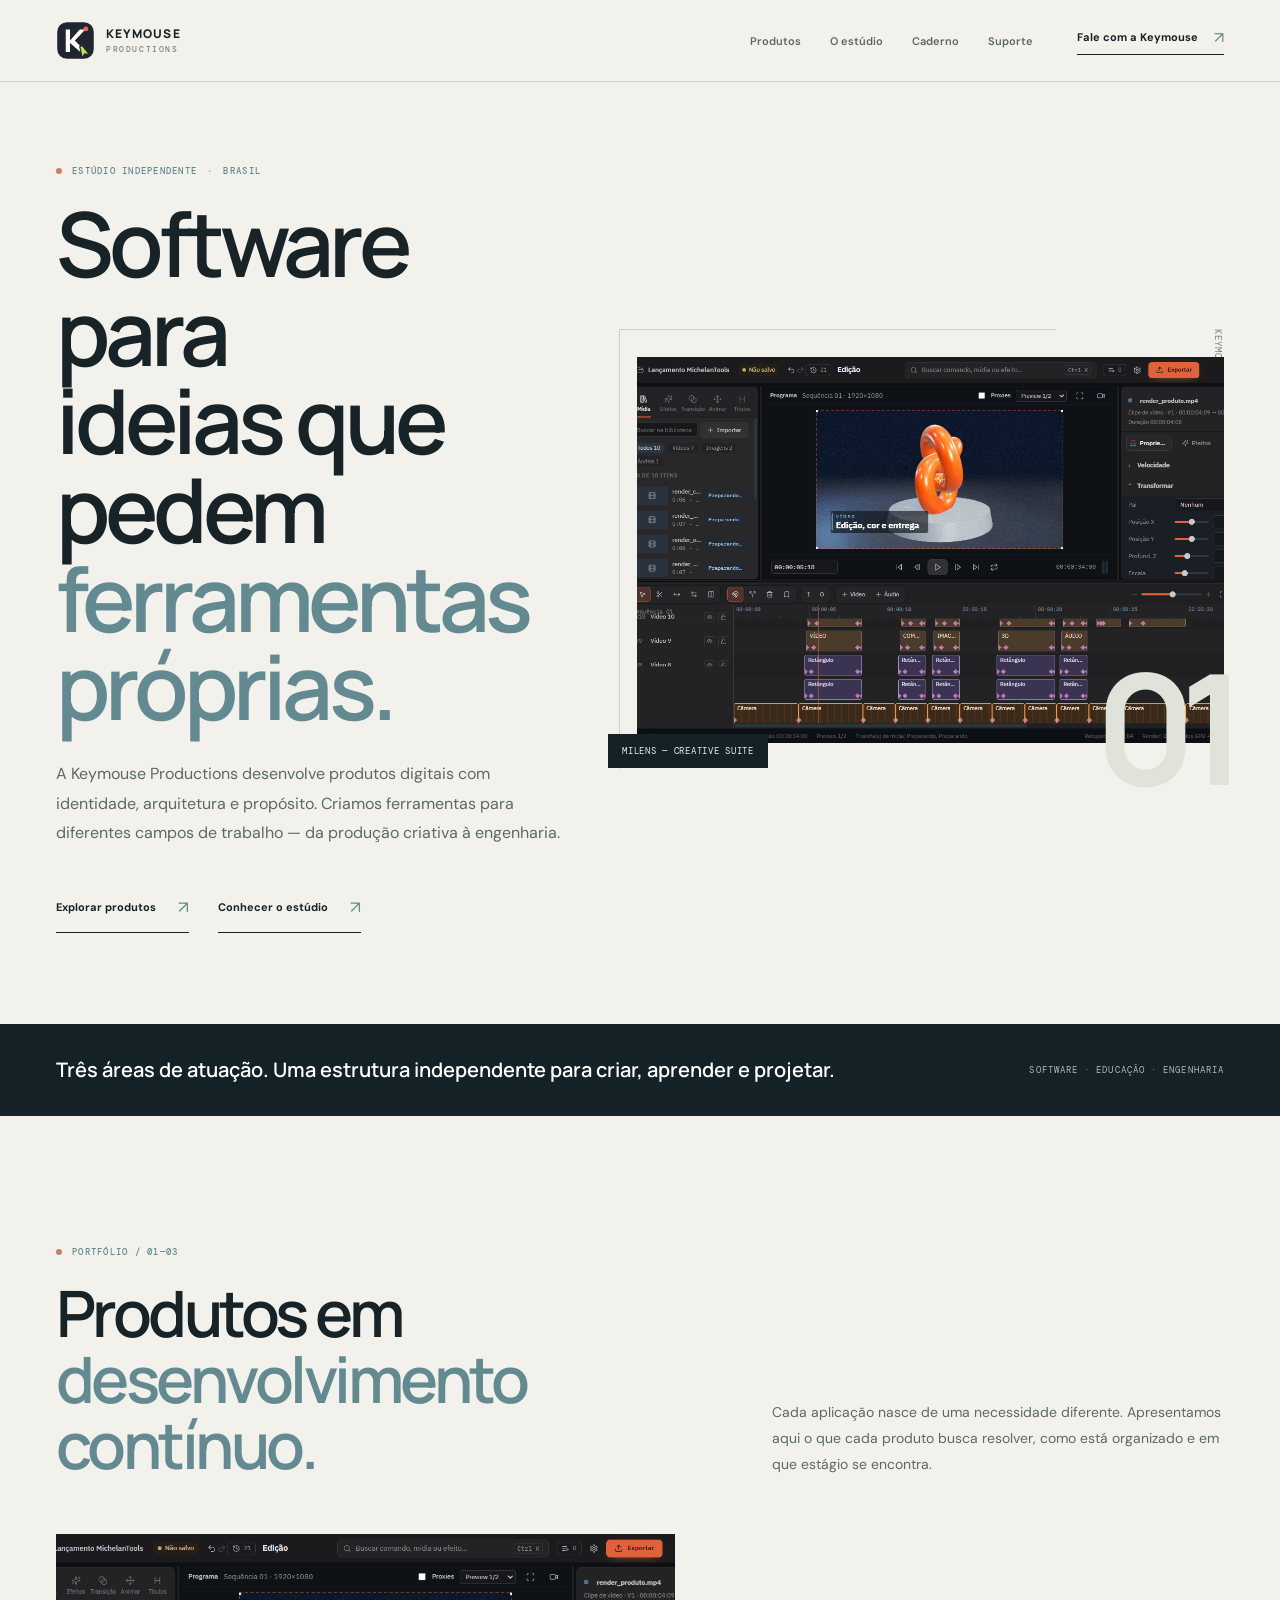
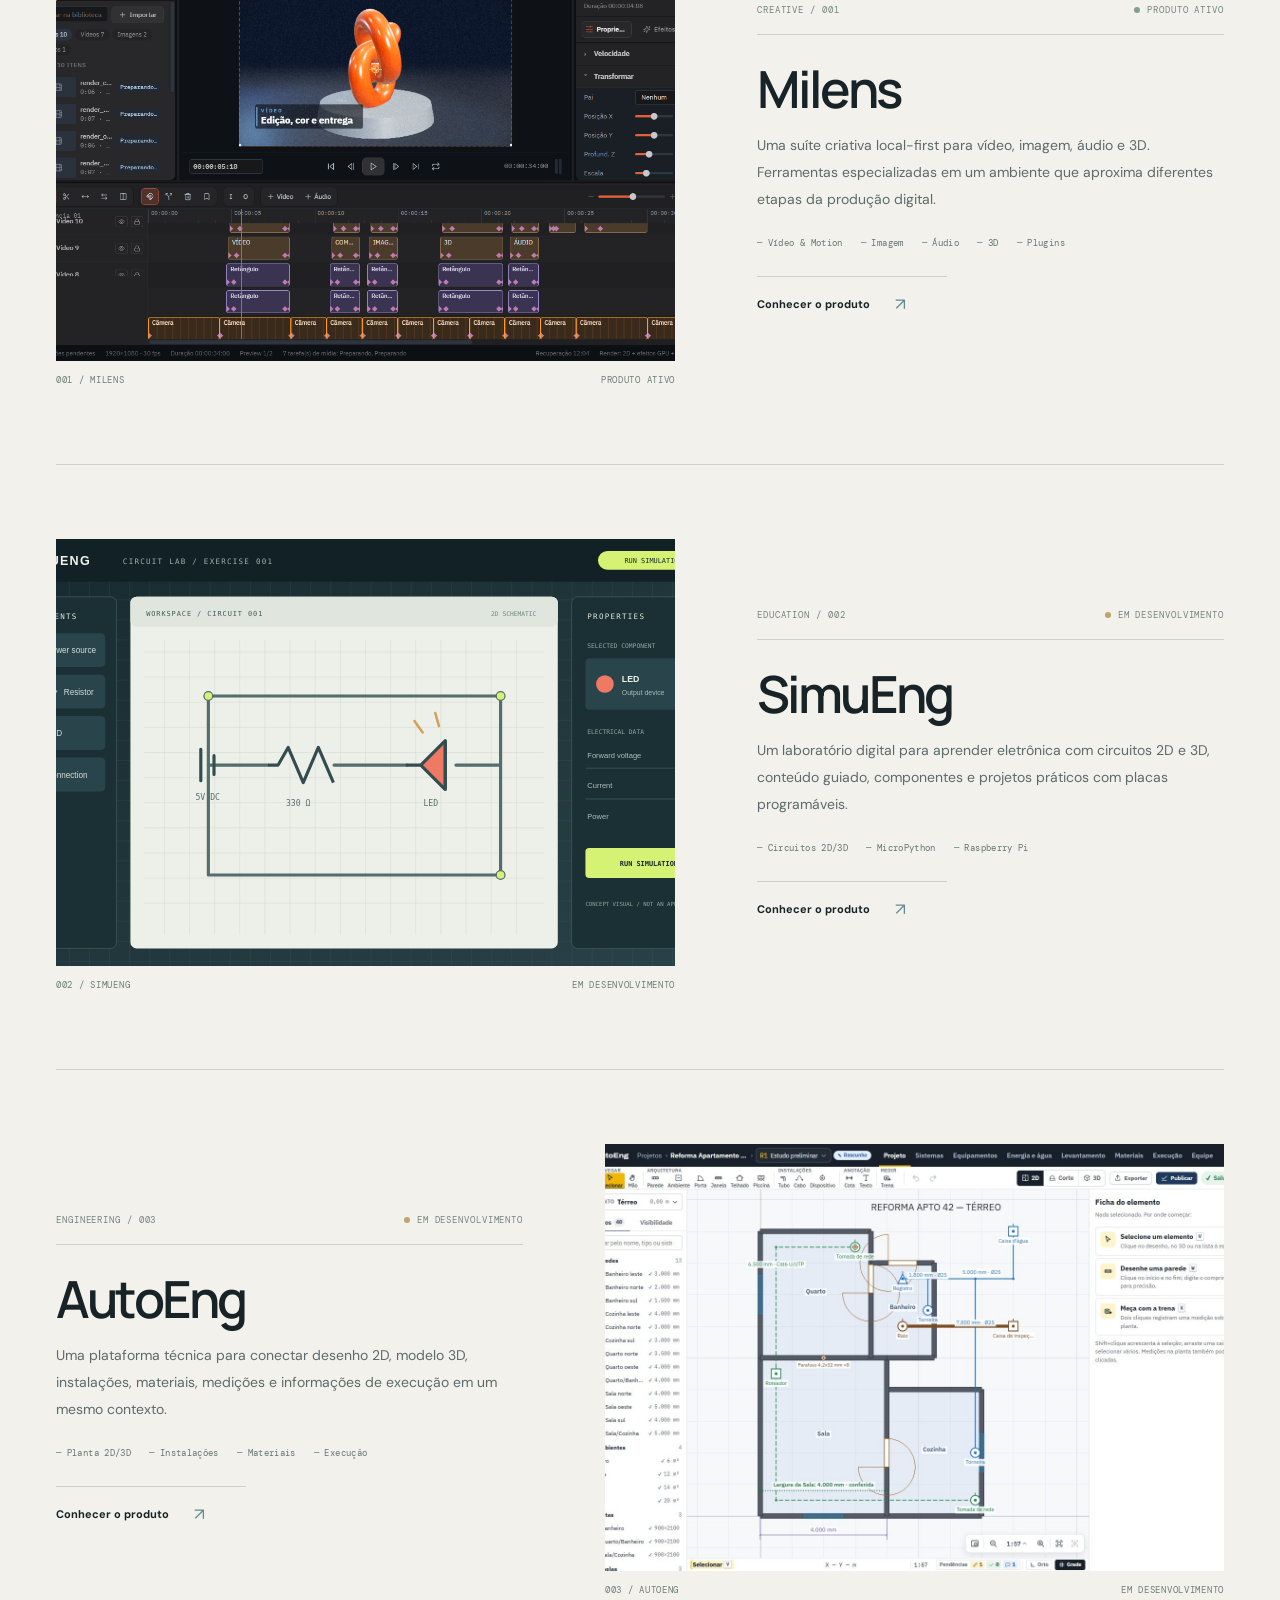
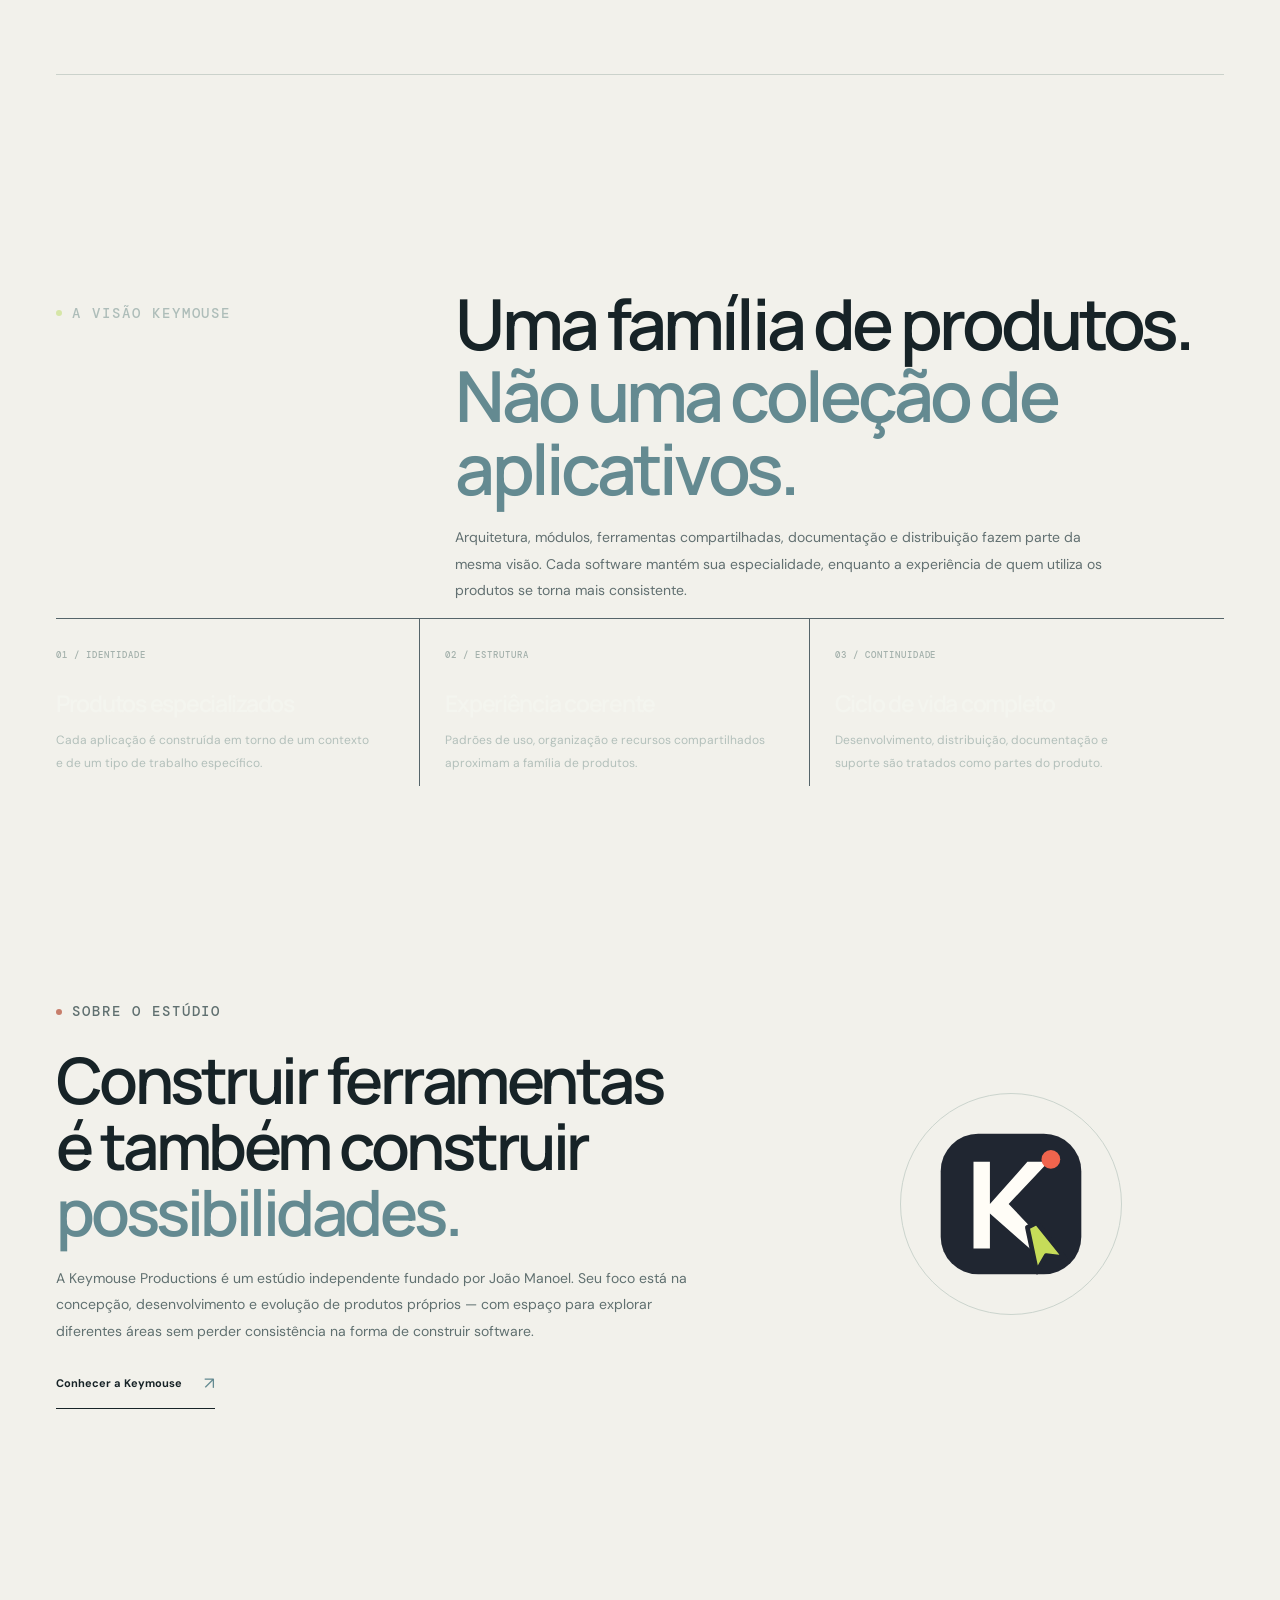
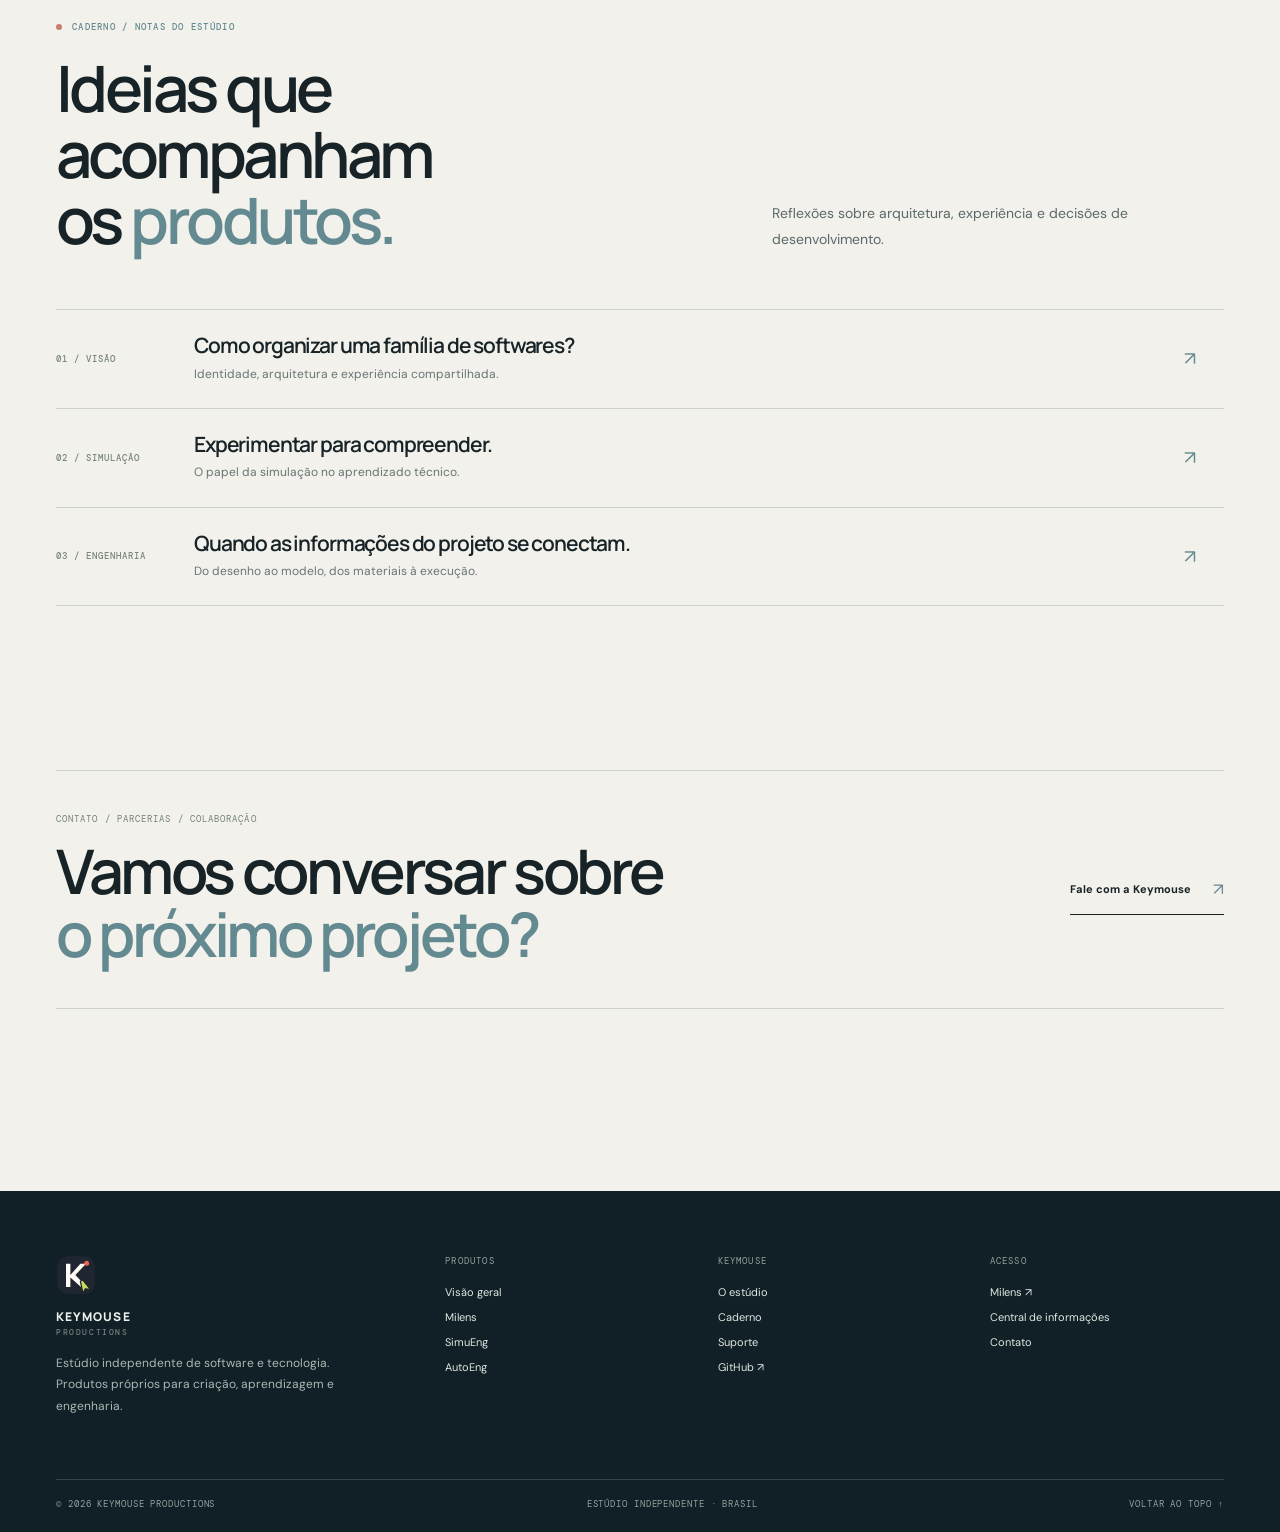
==== commit 9de5fae1: "Replace card grid with editorial software studio design" ====
--- a/index.html
+++ b/index.html
@@ -1,14 +1,13 @@
-<!doctype html><html lang="pt-BR"><head><meta charset="utf-8"><meta name="viewport" content="width=device-width, initial-scale=1"><meta name="theme-color" content="#12242e"><meta name="description" content="Estúdio independente que desenvolve softwares para criação digital, educação técnica e engenharia."><meta property="og:type" content="website"><meta property="og:site_name" content="Keymouse Productions"><meta property="og:title" content="Keymouse Productions — Estúdio de software"><meta property="og:description" content="Estúdio independente que desenvolve softwares para criação digital, educação técnica e engenharia."><link rel="icon" href="/assets/mark.svg" type="image/svg+xml"><link rel="stylesheet" href="/assets/enterprise.css?v=1"><script src="/assets/enterprise.js?v=1" defer></script><title>Keymouse Productions — Estúdio de software</title></head><body id="top"><header class="site-header"><div class="header-inner"><a class="brand" href="/" aria-label="Keymouse Productions — início"><img src="/assets/mark.svg" alt=""><span class="brand-word">KEYMOUSE<small>PRODUCTIONS</small></span></a><button class="menu-toggle" data-menu-toggle type="button" aria-expanded="false" aria-label="Abrir menu"><i></i></button><nav class="main-nav" data-main-nav aria-label="Navegação principal"><a href="/products/">Produtos</a><a href="/studio/">O estúdio</a><a href="/journal/">Caderno</a><a href="/support/">Suporte</a></nav><a class="header-cta" href="/studio/#contact">Fale com a Keymouse <b>↗</b></a></div></header><main>
-<section class="hero"><div class="hero-inner"><div class="hero-copy"><p class="eyebrow light">ESTÚDIO INDEPENDENTE <span>·</span> BRASIL</p><h1>Tecnologia para<br>criar, aprender<br>e <em>construir.</em></h1><p class="lead">A Keymouse Productions concebe, desenvolve e mantém produtos digitais próprios. Diferentes áreas de conhecimento, transformadas em ferramentas com propósito, identidade e espaço para evoluir.</p><div class="hero-actions"><a class="button primary" href="/products/">Conhecer os produtos <b>↗</b></a><a class="button ghost" href="/studio/">Sobre o estúdio <b>↗</b></a></div></div><div class="hero-visual"><span class="hero-visual-note">KEYMOUSE / PORTFÓLIO DE SOFTWARE / 2026</span><div class="visual-window"><div class="window-bar"><span class="window-lights"><i></i><i></i><i></i></span><span>MILENS / CREATIVE WORKSPACE</span><span>PRODUCT 001</span></div><img src="/assets/projects/milens-video.png" alt="Captura real da interface do Milens com timeline de edição"><div class="window-caption"><span>CREATIVE SOFTWARE</span><b>01 / 03</b></div></div><span class="hero-visual-tag">DESENVOLVIMENTO DE PRODUTOS DIGITAIS</span></div></div></section>
-<section class="trust-strip"><div class="trust-inner"><p class="trust-copy">Uma estrutura de produtos independentes, conectados por uma visão compartilhada de qualidade, clareza e evolução.</p><span class="trust-meta">SOFTWARE · EDUCAÇÃO · ENGENHARIA</span></div></section>
-<section class="section" id="products"><div class="wrap"><div class="section-head"><div><p class="eyebrow">PORTFÓLIO / 01</p><h2>Produtos desenvolvidos<br>pela <em>Keymouse.</em></h2></div><p class="body-lead">Cada produto tem um domínio de atuação, identidade e estágio de desenvolvimento próprios. Conheça suas áreas de trabalho e acompanhe a evolução de cada projeto.</p></div><div class="product-list">
-<article class="product-row"><a class="product-row-media" href="/products/milens/"><span class="media-meta">001 / SOFTWARE CRIATIVO</span><img src="/assets/projects/milens-video.png" alt="Captura real da interface do Milens na área de edição de vídeo"><span class="media-index">01</span></a><div class="product-row-copy"><div class="product-meta"><span>CREATIVE SUITE</span><span class="status">PRODUTO ATIVO</span></div><h3>Milens</h3><p>Uma suíte criativa local-first para vídeo, imagem, áudio e 3D. Ferramentas especializadas em um ambiente que aproxima diferentes etapas da produção digital.</p><div class="spec-tags"><span>Vídeo & Motion</span><span>Imagem</span><span>Áudio</span><span>3D</span><span>Plugins</span></div><a class="product-row-action" href="/products/milens/"><span>Explorar o produto</span><b>↗</b></a></div></article>
-<article class="product-row"><a class="product-row-media" href="/products/simueng/"><span class="media-meta">002 / EDUCAÇÃO & ELETRÔNICA</span><img src="/assets/projects/simueng-concept.svg" alt="Ilustração conceitual do SimuEng Lab, com circuito e painel de propriedades"><span class="media-index">02</span></a><div class="product-row-copy"><div class="product-meta"><span>LEARNING LAB</span><span class="status development">EM DESENVOLVIMENTO</span></div><h3>SimuEng</h3><p>Um laboratório digital para aprender eletrônica com circuitos 2D/3D, conteúdo guiado, componentes e projetos práticos com placas programáveis.</p><div class="spec-tags"><span>Circuitos 2D/3D</span><span>MicroPython</span><span>Raspberry Pi</span></div><a class="product-row-action" href="/products/simueng/"><span>Explorar o produto</span><b>↗</b></a></div></article>
-<article class="product-row"><a class="product-row-media" href="/products/autoeng/"><span class="media-meta">003 / ARQUITETURA & ENGENHARIA</span><img src="/assets/projects/autoeng-workspace.jpg" alt="Captura real da interface AutoEng com planta 2D e painéis"><span class="media-index">03</span></a><div class="product-row-copy"><div class="product-meta"><span>ENGINEERING PLATFORM</span><span class="status development">EM DESENVOLVIMENTO</span></div><h3>AutoEng</h3><p>Uma plataforma técnica para conectar desenho 2D, modelo 3D, instalações, materiais, medições e informações de execução no mesmo contexto.</p><div class="spec-tags"><span>Planta 2D/3D</span><span>Instalações</span><span>Materiais</span><span>Execução</span></div><a class="product-row-action" href="/products/autoeng/"><span>Explorar o produto</span><b>↗</b></a></div></article>
-</div><div style="text-align:right;margin-top:25px"><a class="button light" href="/products/">Ver catálogo completo <b>↗</b></a></div></div></section>
-<section class="section ecosystem"><div class="wrap"><div class="section-head"><div><p class="eyebrow light">ESTRUTURA DE PRODUTOS</p><h2>Uma família de softwares.<br><em>Não um produto genérico.</em></h2></div><p class="body-lead">Cada aplicação tem autonomia e profundidade, enquanto compartilha padrões de apresentação, documentação, suporte e continuidade.</p></div><div class="ecosystem-grid"><article class="ecosystem-item"><span class="num">01 / IDENTIDADE</span><h3>Experiências próprias</h3><p>Produtos desenhados para contextos de uso específicos, com linguagem e recursos próprios.</p></article><article class="ecosystem-item"><span class="num">02 / ARQUITETURA</span><h3>Estrutura compartilhada</h3><p>Uma organização comum para navegação, documentação, versões e relacionamento com usuários.</p></article><article class="ecosystem-item"><span class="num">03 / CONTINUIDADE</span><h3>Produtos que evoluem</h3><p>Desenvolvimento, manutenção e comunicação tratados como parte da experiência do produto.</p></article></div></div></section>
-<section class="section"><div class="wrap feature-band"><div><p class="eyebrow">DESTAQUE / MILENS</p><h2>Um ambiente criativo<br>com <em>várias ferramentas.</em></h2><p>O Milens reúne diferentes frentes da produção digital em uma suíte local-first. A proposta é oferecer ferramentas especializadas sem transformar o trabalho em uma sequência de aplicativos desconectados.</p><a class="button dark" href="/products/milens/">Conhecer o Milens <b>↗</b></a></div><img src="/assets/projects/milens-composicao.png" alt="Captura real da interface de composição do Milens"></div></section>
-<section class="section tight"><div class="wrap studio-teaser"><div><p class="eyebrow">SOBRE O ESTÚDIO</p><h2>Desenvolvimento com<br>visão de <em>produto.</em></h2><p>A Keymouse é um estúdio independente fundado por João Manoel. Seu foco é construir produtos próprios, cada um com proposta clara e espaço para amadurecer como software, experiência e serviço.</p><a class="button light" href="/studio/">Conhecer a Keymouse <b>↗</b></a></div><div class="studio-mark"><img src="/assets/mark.svg" alt="Símbolo da Keymouse Productions"></div></div></section>
-<section class="section tight"><div class="wrap"><div class="section-head"><div><p class="eyebrow">CADERNO / IDEIAS E DESENVOLVIMENTO</p><h2>O pensamento por trás<br>dos <em>produtos.</em></h2></div><a class="button light" href="/journal/">Acessar o caderno <b>↗</b></a></div><div class="journal-grid"><article class="journal-card"><span class="micro">VISÃO DE PRODUTO / 01</span><h3>Como organizar uma família de softwares?</h3><p>Identidade, arquitetura, integração entre aplicações e experiência compartilhada.</p><a href="/journal/#ecosystem">Ler artigo <b>↗</b></a></article><article class="journal-card"><span class="micro">SIMULAÇÃO / 02</span><h3>Experimentar para compreender.</h3><p>O papel da simulação no aprendizado de eletrônica e sistemas.</p><a href="/journal/#simulation">Ler artigo <b>↗</b></a></article><article class="journal-card"><span class="micro">ENGENHARIA / 03</span><h3>Quando as informações do projeto se conectam.</h3><p>Do desenho ao modelo, dos materiais à execução da obra.</p><a href="/journal/#engineering">Ler artigo <b>↗</b></a></article></div></div></section>
-<section class="section tight"><div class="wrap contact-band"><div><p>CONTATO / PARCERIAS / COLABORAÇÃO</p><h2>Vamos conversar sobre<br><em>o próximo projeto?</em></h2></div><a class="button dark" href="/studio/#contact">Fale com a Keymouse <b>↗</b></a></div></section>
-</main><footer class="site-footer"><div class="footer-main"><div class="footer-about"><img src="/assets/mark.svg" alt=""><div class="brand-word">KEYMOUSE<small>PRODUCTIONS</small></div><p>Estúdio independente de software e tecnologia. Desenvolvemos produtos próprios para criação, aprendizagem e engenharia.</p></div><div class="footer-col"><strong>PRODUTOS</strong><a href="/products/">Visão geral</a><a href="/products/milens/">Milens</a><a href="/products/simueng/">SimuEng</a><a href="/products/autoeng/">AutoEng</a></div><div class="footer-col"><strong>KEYMOUSE</strong><a href="/studio/">O estúdio</a><a href="/journal/">Caderno</a><a href="/support/">Suporte</a><a href="https://github.com/JoaoManoP" target="_blank" rel="noopener noreferrer">GitHub ↗</a></div><div class="footer-col"><strong>LINKS OFICIAIS</strong><a href="https://milens.com.br/" target="_blank" rel="noopener noreferrer">Milens ↗</a><a href="/support/">Central de informações</a><a href="/studio/#contact">Contato</a></div></div><div class="footer-bottom"><span>© 2026 KEYMOUSE PRODUCTIONS</span><span>ESTÚDIO INDEPENDENTE · BRASIL</span><a href="#top">VOLTAR AO TOPO ↑</a></div></footer></body></html>+<!doctype html><html lang="pt-BR"><head><meta charset="utf-8"><meta name="viewport" content="width=device-width, initial-scale=1"><meta name="theme-color" content="#142126"><meta name="description" content="Estúdio independente que desenvolve produtos de software para criação digital, educação técnica e engenharia."><meta property="og:type" content="website"><meta property="og:site_name" content="Keymouse Productions"><meta property="og:title" content="Keymouse Productions — Estúdio independente de software"><meta property="og:description" content="Estúdio independente que desenvolve produtos de software para criação digital, educação técnica e engenharia."><link rel="icon" href="/assets/mark.svg" type="image/svg+xml"><link rel="stylesheet" href="/assets/editorial.css?v=1"><script src="/assets/editorial.js?v=1" defer></script><title>Keymouse Productions — Estúdio independente de software</title></head><body id="top"><header class="site-header"><div class="header-inner"><a class="brand" href="/" aria-label="Keymouse Productions — início"><img src="/assets/mark.svg" alt=""><span class="brand-word">KEYMOUSE<small>PRODUCTIONS</small></span></a><button class="menu-toggle" data-menu-toggle type="button" aria-expanded="false" aria-label="Abrir menu"><i></i></button><nav class="main-nav" data-main-nav aria-label="Navegação principal"><a href="/products/">Produtos</a><a href="/studio/">O estúdio</a><a href="/journal/">Caderno</a><a href="/support/">Suporte</a></nav><a class="header-cta" href="/studio/#contact">Fale com a Keymouse <b>↗</b></a></div></header><main>
+<section class="hero"><div class="hero-inner"><div class="hero-copy"><p class="eyebrow">ESTÚDIO INDEPENDENTE <span>·</span> BRASIL</p><h1>Software para<br>ideias que pedem<br><em>ferramentas próprias.</em></h1><p class="lead">A Keymouse Productions desenvolve produtos digitais com identidade, arquitetura e propósito. Criamos ferramentas para diferentes campos de trabalho — da produção criativa à engenharia.</p><div class="hero-actions"><a class="button light" href="/products/">Explorar produtos <b>↗</b></a><a class="button light" href="/studio/">Conhecer o estúdio <b>↗</b></a></div></div><div class="hero-visual"><span class="hero-visual-label">KEYMOUSE / PRODUCT STUDIO / 2026</span><img src="/assets/projects/milens-video.png" alt="Captura real da interface do Milens"><span class="hero-visual-index">01</span><span class="hero-visual-caption">MILENS — CREATIVE SUITE</span></div></div></section>
+<section class="studio-line"><div class="studio-line-inner"><p>Três áreas de atuação. Uma estrutura independente para criar, aprender e projetar.</p><span>SOFTWARE · EDUCAÇÃO · ENGENHARIA</span></div></section>
+<section class="section" id="products"><div class="wrap"><div class="section-head"><div><p class="eyebrow">PORTFÓLIO / 01—03</p><h2>Produtos em<br><em>desenvolvimento contínuo.</em></h2></div><p class="lead">Cada aplicação nasce de uma necessidade diferente. Apresentamos aqui o que cada produto busca resolver, como está organizado e em que estágio se encontra.</p></div>
+<article class="product-feature " data-filter-item="creative"><div class="product-image"><a href="/products/milens/"><img src="/assets/projects/milens-video.png" alt="Captura real da interface do Milens com timeline de edição"></a><div class="image-caption"><span>001 / MILENS</span><span>PRODUTO ATIVO</span></div></div><div class="product-copy"><div class="product-meta"><span>CREATIVE / 001</span><span class="product-status ">PRODUTO ATIVO</span></div><h3>Milens</h3><p>Uma suíte criativa local-first para vídeo, imagem, áudio e 3D. Ferramentas especializadas em um ambiente que aproxima diferentes etapas da produção digital.</p><div class="product-tags"><span>Vídeo & Motion</span><span>Imagem</span><span>Áudio</span><span>3D</span><span>Plugins</span></div><a class="product-link" href="/products/milens/">Conhecer o produto <b>↗</b></a></div></article>
+<article class="product-feature " data-filter-item="education"><div class="product-image"><a href="/products/simueng/"><img src="/assets/projects/simueng-concept.svg" alt="Ilustração conceitual do laboratório SimuEng"></a><div class="image-caption"><span>002 / SIMUENG</span><span>EM DESENVOLVIMENTO</span></div></div><div class="product-copy"><div class="product-meta"><span>EDUCATION / 002</span><span class="product-status dev">EM DESENVOLVIMENTO</span></div><h3>SimuEng</h3><p>Um laboratório digital para aprender eletrônica com circuitos 2D e 3D, conteúdo guiado, componentes e projetos práticos com placas programáveis.</p><div class="product-tags"><span>Circuitos 2D/3D</span><span>MicroPython</span><span>Raspberry Pi</span></div><a class="product-link" href="/products/simueng/">Conhecer o produto <b>↗</b></a></div></article>
+<article class="product-feature reverse" data-filter-item="engineering"><div class="product-image"><a href="/products/autoeng/"><img src="/assets/projects/autoeng-workspace.jpg" alt="Captura real da interface AutoEng com planta 2D e painéis"></a><div class="image-caption"><span>003 / AUTOENG</span><span>EM DESENVOLVIMENTO</span></div></div><div class="product-copy"><div class="product-meta"><span>ENGINEERING / 003</span><span class="product-status dev">EM DESENVOLVIMENTO</span></div><h3>AutoEng</h3><p>Uma plataforma técnica para conectar desenho 2D, modelo 3D, instalações, materiais, medições e informações de execução em um mesmo contexto.</p><div class="product-tags"><span>Planta 2D/3D</span><span>Instalações</span><span>Materiais</span><span>Execução</span></div><a class="product-link" href="/products/autoeng/">Conhecer o produto <b>↗</b></a></div></article>
+</div></section>
+<section class="section tight ecosystem"><div class="wrap"><div class="statement"><p class="eyebrow light">A VISÃO KEYMOUSE</p><div><h2>Uma família de produtos.<br><em>Não uma coleção de aplicativos.</em></h2><p>Arquitetura, módulos, ferramentas compartilhadas, documentação e distribuição fazem parte da mesma visão. Cada software mantém sua especialidade, enquanto a experiência de quem utiliza os produtos se torna mais consistente.</p></div></div><div class="principle-list"><article class="principle-item"><span class="micro">01 / IDENTIDADE</span><h3>Produtos especializados</h3><p>Cada aplicação é construída em torno de um contexto e de um tipo de trabalho específico.</p></article><article class="principle-item"><span class="micro">02 / ESTRUTURA</span><h3>Experiência coerente</h3><p>Padrões de uso, organização e recursos compartilhados aproximam a família de produtos.</p></article><article class="principle-item"><span class="micro">03 / CONTINUIDADE</span><h3>Ciclo de vida completo</h3><p>Desenvolvimento, distribuição, documentação e suporte são tratados como partes do produto.</p></article></div></div></section>
+<section class="section"><div class="wrap studio-feature"><div><p class="eyebrow">SOBRE O ESTÚDIO</p><h2>Construir ferramentas é também construir <em>possibilidades.</em></h2><p>A Keymouse Productions é um estúdio independente fundado por João Manoel. Seu foco está na concepção, desenvolvimento e evolução de produtos próprios — com espaço para explorar diferentes áreas sem perder consistência na forma de construir software.</p><a class="button light" href="/studio/">Conhecer a Keymouse <b>↗</b></a></div><div class="studio-symbol"><img src="/assets/mark.svg" alt="Símbolo da Keymouse Productions"></div></div></section>
+<section class="section tight"><div class="wrap"><div class="section-head"><div><p class="eyebrow">CADERNO / NOTAS DO ESTÚDIO</p><h2>Ideias que acompanham<br>os <em>produtos.</em></h2></div><p class="lead">Reflexões sobre arquitetura, experiência e decisões de desenvolvimento.</p></div><div class="journal-list"><a class="journal-row" href="/journal/#ecosystem"><span class="micro">01 / VISÃO</span><div><h3>Como organizar uma família de softwares?</h3><p>Identidade, arquitetura e experiência compartilhada.</p></div><b>↗</b></a><a class="journal-row" href="/journal/#simulation"><span class="micro">02 / SIMULAÇÃO</span><div><h3>Experimentar para compreender.</h3><p>O papel da simulação no aprendizado técnico.</p></div><b>↗</b></a><a class="journal-row" href="/journal/#engineering"><span class="micro">03 / ENGENHARIA</span><div><h3>Quando as informações do projeto se conectam.</h3><p>Do desenho ao modelo, dos materiais à execução.</p></div><b>↗</b></a></div></div></section>
+<section class="section tight"><div class="wrap contact-band"><div><p>CONTATO / PARCERIAS / COLABORAÇÃO</p><h2>Vamos conversar sobre<br><em>o próximo projeto?</em></h2></div><a class="button light" href="/studio/#contact">Fale com a Keymouse <b>↗</b></a></div></section>
+</main><footer class="site-footer"><div class="footer-main"><div class="footer-about"><img src="/assets/mark.svg" alt=""><div class="brand-word">KEYMOUSE<small>PRODUCTIONS</small></div><p>Estúdio independente de software e tecnologia. Produtos próprios para criação, aprendizagem e engenharia.</p></div><div class="footer-col"><strong>PRODUTOS</strong><a href="/products/">Visão geral</a><a href="/products/milens/">Milens</a><a href="/products/simueng/">SimuEng</a><a href="/products/autoeng/">AutoEng</a></div><div class="footer-col"><strong>KEYMOUSE</strong><a href="/studio/">O estúdio</a><a href="/journal/">Caderno</a><a href="/support/">Suporte</a><a href="https://github.com/JoaoManoP" target="_blank" rel="noopener noreferrer">GitHub ↗</a></div><div class="footer-col"><strong>ACESSO</strong><a href="https://milens.com.br/" target="_blank" rel="noopener noreferrer">Milens ↗</a><a href="/support/">Central de informações</a><a href="/studio/#contact">Contato</a></div></div><div class="footer-bottom"><span>© 2026 KEYMOUSE PRODUCTIONS</span><span>ESTÚDIO INDEPENDENTE · BRASIL</span><a href="#top">VOLTAR AO TOPO ↑</a></div></footer></body></html>
--- a/assets/editorial.css
+++ b/assets/editorial.css
@@ -0,0 +1,41 @@
+@import url('https://fonts.googleapis.com/css2?family=DM+Mono:wght@400;500&family=DM+Sans:wght@400;500;600;700&family=Manrope:wght@400;500;600;700;800&display=swap');
+:root{--paper:#f2f1eb;--paper2:#e8e9e2;--ink:#172327;--muted:#697578;--line:#cbd2cb;--dark:#142126;--dark2:#213239;--sage:#c5d5bd;--lime:#d6e6a7;--blue:#648a91;--coral:#c77e6b;--page:min(1380px,calc(100% - 112px));--display:'Manrope',sans-serif;--body:'DM Sans',sans-serif;--mono:'DM Mono',monospace}
+*{box-sizing:border-box}html{scroll-behavior:smooth;scroll-padding-top:90px}body{margin:0;background:var(--paper);color:var(--ink);font-family:var(--body);-webkit-font-smoothing:antialiased}a{color:inherit;text-decoration:none}img{display:block;max-width:100%}button{font:inherit}::selection{background:var(--sage);color:var(--ink)}
+.site-header{height:82px;border-bottom:1px solid var(--line);background:rgba(242,241,235,.96);position:sticky;top:0;z-index:50;backdrop-filter:blur(15px)}.header-inner{width:var(--page);height:100%;margin:auto;display:flex;align-items:center;gap:44px}.brand{display:flex;align-items:center;gap:11px;flex-shrink:0}.brand img{width:39px;height:39px}.brand-word{font:800 12px/1 var(--display);letter-spacing:.09em}.brand-word small{display:block;margin-top:5px;font:500 8px/1 var(--mono);letter-spacing:.2em;color:#78837f}.main-nav{margin-left:auto;display:flex;align-items:center;gap:29px}.main-nav a{font-size:11px;font-weight:600;color:#5b6869;transition:color .2s}.main-nav a:hover,.main-nav a[aria-current=page]{color:var(--ink)}.header-cta{font-size:11px;font-weight:700;border-bottom:1px solid var(--ink);padding:0 0 6px;display:flex;gap:16px;align-items:center}.header-cta b{font-size:16px;font-weight:400;color:var(--blue)}.menu-toggle{display:none;width:42px;height:42px;border:0;background:none;align-items:center;justify-content:center}.menu-toggle i,.menu-toggle i:after{display:block;width:19px;height:1.5px;background:var(--ink);position:relative}.menu-toggle i:after{content:"";position:absolute;top:6px}
+.wrap{width:var(--page);margin:auto}.eyebrow{display:flex;align-items:center;gap:10px;font:500 9px var(--mono);letter-spacing:.14em;text-transform:uppercase;color:var(--blue);margin:0 0 22px}.eyebrow:before{content:"";width:6px;height:6px;background:var(--coral);border-radius:50%}.eyebrow.light{color:#aebdb9}.eyebrow.light:before{background:var(--lime)}.eyebrow span{opacity:.65}
+h1,h2,h3,h4{font-family:var(--display);letter-spacing:-.055em;font-weight:600;margin-top:0}h1{font-size:clamp(58px,7.3vw,104px);line-height:.99;margin-bottom:28px}h2{font-size:clamp(42px,5vw,70px);line-height:1.03;margin-bottom:20px}h3{font-size:28px;line-height:1.12;margin-bottom:11px}h1 em,h2 em{font-style:normal;color:var(--blue)}p{line-height:1.8}.lead{font-size:16px;line-height:1.85;color:#5b696a;max-width:610px;margin:0}.lead-light{color:#bbc6c1}.micro{font:500 9px var(--mono);letter-spacing:.11em;text-transform:uppercase;color:var(--muted)}
+.button{display:inline-flex;align-items:center;gap:22px;padding:14px 0;border-bottom:1px solid currentColor;font-size:11px;font-weight:700;transition:gap .2s}.button:hover{gap:30px}.button b{font-size:17px;font-weight:400;color:var(--blue)}.button.dark{color:#fff;border-color:#788783}.button.dark b{color:var(--lime)}.button.light{color:var(--ink)}
+/* Hero is a continuous canvas: typography first, image second, no device mockup/card. */
+.hero{background:var(--paper);position:relative;overflow:hidden}.hero-inner{width:var(--page);min-height:670px;margin:auto;display:grid;grid-template-columns:.91fr 1.09fr;align-items:center;gap:5%;padding:83px 0 91px}.hero-copy{position:relative;z-index:2}.hero h1{font-size:clamp(65px,7vw,102px);max-width:780px}.hero h1 em{color:var(--blue)}.hero .lead{max-width:540px}.hero-actions{display:flex;gap:29px;align-items:center;margin-top:34px}.hero-visual{position:relative;padding:28px 0 25px 18px}.hero-visual:before{content:"";position:absolute;top:0;left:0;width:72%;height:100%;border-left:1px solid var(--line);border-top:1px solid var(--line);z-index:0}.hero-visual img{width:100%;aspect-ratio:1.52;object-fit:cover;position:relative;z-index:1}.hero-visual-label{position:absolute;top:0;right:0;color:#73827e;font:9px var(--mono);letter-spacing:.12em;writing-mode:vertical-rl}.hero-visual-index{position:absolute;right:-8px;bottom:-23px;font:700 clamp(80px,12vw,158px)/.85 var(--display);letter-spacing:-.1em;color:#dfe3d9;z-index:2}.hero-visual-caption{position:absolute;left:-11px;bottom:0;z-index:3;background:var(--dark);color:#e9eee8;padding:11px 14px;font:9px var(--mono);letter-spacing:.08em}.hero-side-note{position:absolute;left:0;bottom:0;color:#75817e;font:9px var(--mono);letter-spacing:.1em}
+.studio-line{background:var(--dark);color:#fff}.studio-line-inner{width:var(--page);margin:auto;min-height:92px;display:flex;align-items:center;justify-content:space-between;gap:30px}.studio-line p{font:600 clamp(15px,1.6vw,20px)/1.45 var(--display);margin:0;max-width:900px}.studio-line span{font:9px var(--mono);letter-spacing:.12em;color:#adbbb5;white-space:nowrap}
+.section{padding:130px 0}.section.tight{padding:82px 0}.section-head{display:grid;grid-template-columns:1fr .7fr;gap:70px;align-items:end;margin-bottom:56px}.section-head h2{margin:0}.section-head .lead{font-size:14px;max-width:490px;justify-self:end}
+.product-index{display:flex;align-items:center;justify-content:space-between;margin-bottom:26px}.product-index span{font:9px var(--mono);letter-spacing:.12em;color:#788680}
+.product-feature{display:grid;grid-template-columns:1.14fr .86fr;gap:7%;align-items:center;padding:0 0 78px;border-bottom:1px solid var(--line);margin-bottom:74px}.product-feature:last-child{margin-bottom:0}.product-feature.reverse{grid-template-columns:.86fr 1.14fr}.product-feature.reverse .product-image{order:2}.product-feature.reverse .product-copy{order:1}
+.product-image{position:relative;min-width:0}.product-image a{display:block}.product-image img{width:100%;aspect-ratio:1.45;object-fit:cover}.product-image .image-caption{display:flex;justify-content:space-between;gap:15px;margin-top:13px;color:#6f7c79;font:9px var(--mono);letter-spacing:.08em}.product-copy{padding:7px 0}.product-meta{display:flex;justify-content:space-between;align-items:center;gap:14px;font:9px var(--mono);letter-spacing:.1em;color:#76837f;text-transform:uppercase;padding-bottom:18px;border-bottom:1px solid var(--line)}.product-status{display:flex;align-items:center;gap:7px}.product-status:before{content:"";width:6px;height:6px;border-radius:50%;background:#80a18a}.product-status.dev:before{background:#c1a36d}.product-copy h3{font-size:clamp(40px,4vw,58px);margin:25px 0 15px}.product-copy p{font-size:14px;line-height:1.9;color:#5d6a6b;max-width:530px;margin:0}.product-tags{display:flex;flex-wrap:wrap;gap:18px;margin:25px 0 27px}.product-tags span{font:9px var(--mono);color:#657572;letter-spacing:.04em}.product-tags span:before{content:"— ";color:var(--blue)}.product-link{display:inline-flex;align-items:center;gap:25px;padding-top:16px;border-top:1px solid var(--line);min-width:190px;font-size:11px;font-weight:700}.product-link b{font-size:17px;color:var(--blue);font-weight:400}
+.text-divider{border-top:1px solid var(--line);padding-top:17px}.statement{display:grid;grid-template-columns:.6fr 1.4fr;gap:70px;align-items:start}.statement .eyebrow{margin-top:13px}.statement h2{font-size:clamp(43px,5.5vw,76px);max-width:900px}.statement p{max-width:670px;color:#627071;font-size:14px;line-height:1.9}
+.principle-list{display:grid;grid-template-columns:repeat(3,1fr);border-top:1px solid #56656a}.principle-item{padding:23px 26px 0 0;margin-right:25px}.principle-item:not(:last-child){border-right:1px solid #56656a}.principle-item .micro{color:#a4b1ac}.principle-item h3{color:#f4f5ef;font-size:23px;margin:28px 0 10px}.principle-item p{color:#b3c0bb;font-size:12px;line-height:1.9;max-width:320px}
+.journal-list{border-top:1px solid var(--line)}.journal-row{display:grid;grid-template-columns:110px 1fr 40px;gap:28px;align-items:center;padding:24px 0;border-bottom:1px solid var(--line)}.journal-row .micro{color:#788680}.journal-row h3{font-size:21px;margin:0}.journal-row p{font-size:12px;color:#687575;line-height:1.6;margin:7px 0 0}.journal-row b{font-size:19px;font-weight:400;color:var(--blue)}
+.studio-feature{display:grid;grid-template-columns:1.2fr .8fr;gap:9%;align-items:center}.studio-feature h2{font-size:clamp(44px,5vw,68px)}.studio-feature p{font-size:14px;line-height:1.9;color:#607070;max-width:650px}.studio-symbol{display:flex;justify-content:center;align-items:center;min-height:260px;position:relative}.studio-symbol:before{content:"";position:absolute;width:220px;height:220px;border:1px solid #cbd4cd;border-radius:50%}.studio-symbol img{width:150px;height:150px;object-fit:contain;position:relative}
+.contact-band{padding:42px 0;border-top:1px solid var(--line);border-bottom:1px solid var(--line);display:flex;justify-content:space-between;align-items:center;gap:30px}.contact-band h2{font-size:clamp(38px,4.8vw,62px);margin:0}.contact-band p{font:9px var(--mono);letter-spacing:.12em;color:#73817d;margin:0 0 14px}
+.site-footer{background:#111f26;color:#e8eee8;margin-top:100px}.footer-main{width:var(--page);margin:auto;padding:64px 0 49px;display:grid;grid-template-columns:1.5fr 1fr 1fr 1fr;gap:38px}.footer-about img{width:40px;height:40px;margin-bottom:16px}.footer-about .brand-word{color:#edf1eb}.footer-about p{font-size:12px;color:#aab8b4;line-height:1.8;max-width:280px;margin-top:17px}.footer-col strong{display:block;font:9px var(--mono);letter-spacing:.13em;color:#91a39d;margin-bottom:18px}.footer-col a{display:block;margin:11px 0;color:#e0e8e1;font-size:11px}.footer-col a:hover{color:var(--lime)}.footer-bottom{width:var(--page);margin:auto;padding:18px 0 22px;border-top:1px solid #34464a;display:flex;justify-content:space-between;gap:20px;color:#94a39e;font:9px var(--mono);letter-spacing:.1em}
+.catalog-hero{padding:82px 0 75px;background:#e9ebe4}.catalog-hero-inner{width:var(--page);margin:auto;display:grid;grid-template-columns:1.1fr .9fr;gap:60px;align-items:end}.catalog-hero h1{font-size:clamp(57px,6vw,83px);margin:0}.catalog-hero .lead{font-size:14px;color:#647172;max-width:490px}
+.catalog-filter{width:var(--page);margin:0 auto 45px;display:flex;align-items:center;justify-content:space-between;gap:20px;padding-bottom:15px;border-bottom:1px solid var(--line)}.filter-buttons{display:flex;gap:23px;flex-wrap:wrap}.filter-button{padding:0 0 6px;border:0;border-bottom:1px solid transparent;background:none;color:#697776;font-size:10px;cursor:pointer}.filter-button[aria-pressed=true]{border-color:var(--ink);color:var(--ink)}.catalog-filter .micro{color:#788580}
+.product-detail-hero{padding:70px 0 82px}.product-detail-inner{width:var(--page);margin:auto;display:grid;grid-template-columns:.85fr 1.15fr;gap:7%;align-items:center}.breadcrumbs{font:9px var(--mono);letter-spacing:.1em;color:#7b8884;display:flex;gap:10px;margin-bottom:30px}.breadcrumbs span{color:var(--blue)}.product-kicker{font:9px var(--mono);letter-spacing:.13em;color:var(--blue);margin-bottom:20px}.product-detail-hero h1{font-size:clamp(56px,6vw,82px);margin:0 0 20px}.product-detail-hero .lead{font-size:15px}.product-hero-image{position:relative}.product-hero-image img{width:100%;aspect-ratio:1.52;object-fit:cover}.product-hero-image:after{content:"";position:absolute;left:-18px;bottom:-18px;width:45%;height:60%;border-left:1px solid var(--line);border-bottom:1px solid var(--line);z-index:-1}.product-hero-image .image-caption{display:flex;justify-content:space-between;margin-top:14px;font:9px var(--mono);letter-spacing:.08em;color:#75817d}
+.product-anchor-nav{border-top:1px solid var(--line);border-bottom:1px solid var(--line)}.product-anchor-inner{width:var(--page);margin:auto;display:flex;gap:35px;overflow:auto}.product-anchor-inner a{padding:15px 0;white-space:nowrap;font:9px var(--mono);letter-spacing:.1em;color:#687673;text-transform:uppercase}.product-anchor-inner a:hover{color:var(--ink)}
+.product-overview{display:grid;grid-template-columns:.75fr 1.25fr;gap:70px}.product-overview h2{font-size:clamp(40px,4.6vw,62px)}.product-overview p{font-size:14px;color:#637171;line-height:1.9;max-width:760px}
+.spec-list{border-top:1px solid var(--line)}.spec-row{display:grid;grid-template-columns:65px .65fr 1fr;gap:25px;padding:24px 0;border-bottom:1px solid var(--line);align-items:start}.spec-row .micro{padding-top:6px}.spec-row h3{font-size:22px;margin:0}.spec-row p{font-size:12px;color:#637171;line-height:1.8;margin:0;max-width:620px}
+.gallery{display:grid;grid-template-columns:1fr 1fr;column-gap:28px;row-gap:45px}.gallery-item:first-child{grid-column:1/-1}.gallery-item img{width:100%;aspect-ratio:1.6;object-fit:cover}.gallery-item:first-child img{aspect-ratio:1.9}.gallery-item h3{font-size:17px;margin:14px 0 4px}.gallery-item p{font:9px var(--mono);letter-spacing:.08em;color:#73827d;margin:0}
+.status-line{border-top:1px solid var(--line);border-bottom:1px solid var(--line);padding:24px 0;display:flex;align-items:center;justify-content:space-between;gap:25px}.status-line h3{font-size:22px;margin:0 0 6px}.status-line p{font-size:12px;color:#657372;margin:0}.status-pill{font:9px var(--mono);letter-spacing:.08em;color:#657a66;text-transform:uppercase}
+.studio-hero{background:var(--dark);color:white;padding:82px 0}.studio-hero-inner{width:var(--page);margin:auto;display:grid;grid-template-columns:1.15fr .85fr;gap:8%;align-items:center}.studio-hero h1{font-size:clamp(59px,6.5vw,89px);color:white}.studio-hero h1 em{color:var(--lime)}.studio-hero p{font-size:14px;line-height:1.9;color:#bdc8c2;max-width:700px}.studio-hero-art{min-height:310px;display:flex;align-items:center;justify-content:center;position:relative}.studio-hero-art:before{content:"";position:absolute;width:260px;height:260px;border:1px solid #536365;border-radius:50%}.studio-hero-art img{width:190px;height:190px;object-fit:contain;position:relative}
+.capability-list{display:grid;grid-template-columns:repeat(4,1fr);border-top:1px solid var(--line)}.capability-item{padding:20px 24px 0 0;margin-right:22px}.capability-item:not(:last-child){border-right:1px solid var(--line)}.capability-item h3{font-size:20px;margin:26px 0 8px}.capability-item p{font-size:11px;color:#687674;line-height:1.8;margin:0;max-width:230px}
+.process-list{display:grid;grid-template-columns:repeat(4,1fr);border-top:1px solid var(--line)}.process-item{padding:22px 18px 0 0;position:relative}.process-item:before{content:"";position:absolute;top:-4px;left:0;width:7px;height:7px;border-radius:50%;background:var(--blue)}.process-item .micro{display:block;margin:7px 0 18px}.process-item h3{font-size:20px}.process-item p{font-size:11px;line-height:1.8;color:#687674}
+.editorial-hero{padding:78px 0 67px;background:#e9ebe4}.editorial-hero-inner{width:var(--page);margin:auto;display:grid;grid-template-columns:1fr .75fr;gap:60px;align-items:end}.editorial-hero h1{font-size:clamp(55px,6vw,82px);margin:0}.editorial-hero .lead{font-size:14px;color:#617071}
+.editorial-entry{display:grid;grid-template-columns:120px 1fr 40px;gap:30px;padding:26px 0;border-bottom:1px solid var(--line);align-items:start}.editorial-entry:first-child{border-top:1px solid var(--line)}.editorial-entry .micro{padding-top:7px}.editorial-entry h3{font-size:25px;margin:0 0 11px}.editorial-entry p{margin:0;max-width:850px;color:#607071;font-size:13px;line-height:1.9}.editorial-entry .arrow{font-size:20px;color:var(--blue)}
+.support-hero{padding:80px 0 65px;background:#e9ebe4}.support-hero-inner{width:var(--page);margin:auto;display:grid;grid-template-columns:1fr .75fr;gap:60px;align-items:end}.support-hero h1{font-size:clamp(52px,5.8vw,78px);margin:0}.support-hero .lead{font-size:14px;color:#617071}
+.support-product{display:grid;grid-template-columns:180px 1fr 170px;gap:30px;padding:24px 0;border-bottom:1px solid var(--line);align-items:center}.support-product:first-child{border-top:1px solid var(--line)}.support-product .micro{color:#71817d}.support-product h3{font-size:23px;margin:0}.support-product p{font-size:12px;color:#677573;line-height:1.75;margin:6px 0 0}.support-product a{justify-self:end;font-size:10px;font-weight:700;border-bottom:1px solid var(--ink);padding-bottom:6px}
+.faq-list{max-width:950px;border-top:1px solid var(--line)}.faq-item{border-bottom:1px solid var(--line)}.faq-question{width:100%;padding:20px 0;display:flex;justify-content:space-between;gap:25px;border:0;background:none;text-align:left;color:var(--ink);font:600 15px var(--display);cursor:pointer}.faq-question b{color:var(--blue);font:400 20px var(--body)}.faq-answer{display:none;max-width:780px;padding:0 45px 20px 0;color:#667674;font-size:12px;line-height:1.85}.faq-question[aria-expanded=true]+.faq-answer{display:block}
+.not-found{min-height:60vh;display:grid;place-items:center;text-align:center;padding:50px 20px}.not-found h1{font-size:clamp(100px,16vw,170px);color:var(--blue);margin:0}.not-found p{color:var(--muted)}
+@media(max-width:1050px){:root{--page:calc(100% - 64px)}.header-inner{gap:18px}.main-nav{gap:16px}.hero-inner{gap:4%}.product-feature,.product-feature.reverse{gap:4%}.product-copy h3{font-size:43px}.product-detail-inner{gap:4%}}
+@media(max-width:720px){:root{--page:calc(100% - 34px)}html{scroll-padding-top:72px}.site-header{height:72px}.header-inner{gap:10px}.brand img{width:37px;height:37px}.brand-word{font-size:11px}.brand-word small{font-size:7px}.menu-toggle{display:flex;margin-left:auto}.main-nav{display:none;position:fixed;left:0;right:0;top:72px;background:var(--paper);padding:13px 17px 20px;border-bottom:1px solid var(--line);flex-direction:column;align-items:stretch;gap:0}.main-nav.is-open{display:flex}.main-nav a{padding:14px 4px;border-bottom:1px solid var(--line);font-size:13px}.header-cta{display:none}.hero-inner{min-height:0;grid-template-columns:1fr;padding:58px 0 53px;gap:45px}.hero h1{font-size:clamp(54px,12vw,76px)}.hero .lead{font-size:14px}.hero-visual{padding:18px 0 20px 10px}.hero-visual-label{font-size:7px;right:-5px}.hero-visual-index{font-size:80px;right:-5px;bottom:-14px}.hero-visual-caption{left:-6px;bottom:7px;font-size:7px}.hero-actions{gap:22px;flex-wrap:wrap}.studio-line-inner{padding:20px 0;align-items:flex-start;flex-direction:column;gap:9px}.studio-line p{font-size:14px}.studio-line span{font-size:8px}.section{padding:78px 0}.section.tight{padding:54px 0}.section-head{grid-template-columns:1fr;gap:13px;margin-bottom:31px}.section-head h2{font-size:clamp(39px,10vw,51px)}.section-head .lead{justify-self:start;font-size:12px}.product-feature,.product-feature.reverse{grid-template-columns:1fr;gap:25px;padding-bottom:45px;margin-bottom:45px}.product-feature.reverse .product-image,.product-feature.reverse .product-copy{order:initial}.product-image img{aspect-ratio:1.42}.product-copy h3{font-size:39px;margin:20px 0 10px}.product-copy p{font-size:12px}.product-tags{gap:12px;margin:18px 0 20px}.product-index{margin-bottom:17px}.statement{grid-template-columns:1fr;gap:16px}.statement h2{font-size:clamp(40px,10vw,54px)}.statement p{font-size:12px}.principle-list{grid-template-columns:1fr}.principle-item{padding:19px 0;margin:0;border-right:0!important;border-bottom:1px solid #526167}.principle-item:last-child{border-bottom:0}.principle-item h3{margin:18px 0 7px}.journal-row{grid-template-columns:68px 1fr 20px;gap:12px;padding:18px 0}.journal-row h3{font-size:16px}.journal-row p{font-size:10px}.studio-feature{grid-template-columns:1fr;gap:20px}.studio-feature h2{font-size:43px}.studio-feature p{font-size:12px}.studio-symbol{min-height:150px;border-top:1px solid var(--line)}.studio-symbol:before{width:135px;height:135px}.studio-symbol img{width:95px;height:95px}.contact-band{align-items:flex-start;flex-direction:column;padding:27px 0;gap:17px}.contact-band h2{font-size:40px}.footer-main{grid-template-columns:1fr 1fr;gap:25px;padding:40px 0 30px}.footer-about{grid-column:1/-1}.footer-bottom{flex-direction:column;gap:8px;font-size:8px}.catalog-hero{padding:55px 0 43px}.catalog-hero-inner,.editorial-hero-inner,.support-hero-inner{grid-template-columns:1fr;gap:16px}.catalog-hero h1,.editorial-hero h1,.support-hero h1{font-size:clamp(47px,11vw,65px)}.catalog-hero .lead,.editorial-hero .lead,.support-hero .lead{font-size:12px}.catalog-filter{align-items:flex-start;flex-direction:column;gap:13px;margin-bottom:28px}.filter-buttons{gap:15px}.filter-button{font-size:9px}.product-detail-hero{padding:51px 0 55px}.product-detail-inner{grid-template-columns:1fr;gap:28px}.product-detail-hero h1{font-size:clamp(53px,12vw,72px)}.product-detail-hero .lead{font-size:13px}.product-hero-image img{aspect-ratio:1.4}.product-anchor-inner{gap:18px}.product-anchor-inner a{font-size:8px}.product-overview{grid-template-columns:1fr;gap:12px}.product-overview h2{font-size:41px}.product-overview p{font-size:12px}.spec-row{grid-template-columns:35px 1fr;gap:8px 15px;padding:19px 0}.spec-row h3{font-size:18px}.spec-row p{grid-column:2;font-size:11px}.gallery{grid-template-columns:1fr;gap:28px}.gallery-item:first-child{grid-column:auto}.gallery-item img,.gallery-item:first-child img{aspect-ratio:1.5}.status-line{align-items:flex-start;flex-direction:column;gap:12px}.studio-hero{padding:58px 0}.studio-hero-inner{grid-template-columns:1fr;gap:15px}.studio-hero h1{font-size:clamp(52px,12vw,72px)}.studio-hero p{font-size:13px}.studio-hero-art{min-height:160px;border-top:1px solid #42545a}.studio-hero-art:before{width:135px;height:135px}.studio-hero-art img{width:100px;height:100px}.capability-list,.process-list{grid-template-columns:1fr 1fr;gap:18px}.capability-item{margin:0;padding:14px 12px 0 0}.capability-item:nth-child(2){border-right:0}.capability-item h3{font-size:17px;margin:18px 0 7px}.capability-item p,.process-item p{font-size:10px}.process-item{padding-right:10px}.process-item h3{font-size:17px}.editorial-hero,.support-hero{padding:55px 0 43px}.editorial-entry{grid-template-columns:1fr 20px;gap:8px;padding:19px 0}.editorial-entry .micro{grid-column:1/-1}.editorial-entry h3{font-size:19px}.editorial-entry p{font-size:11px}.editorial-entry .arrow{grid-column:2;grid-row:2}.support-product{grid-template-columns:1fr 30px;gap:8px 15px;padding:20px 0}.support-product .micro{grid-column:1/-1}.support-product h3{font-size:20px}.support-product p{font-size:11px}.support-product a{grid-column:2;grid-row:2;align-self:center}.faq-question{font-size:13px}.faq-answer{font-size:11px}}
+@media(max-width:390px){.capability-list,.process-list{grid-template-columns:1fr}.hero-actions{align-items:flex-start;flex-direction:column}}
+@media(prefers-reduced-motion:reduce){*,*:before,*:after{scroll-behavior:auto!important;transition:none!important;animation:none!important}}
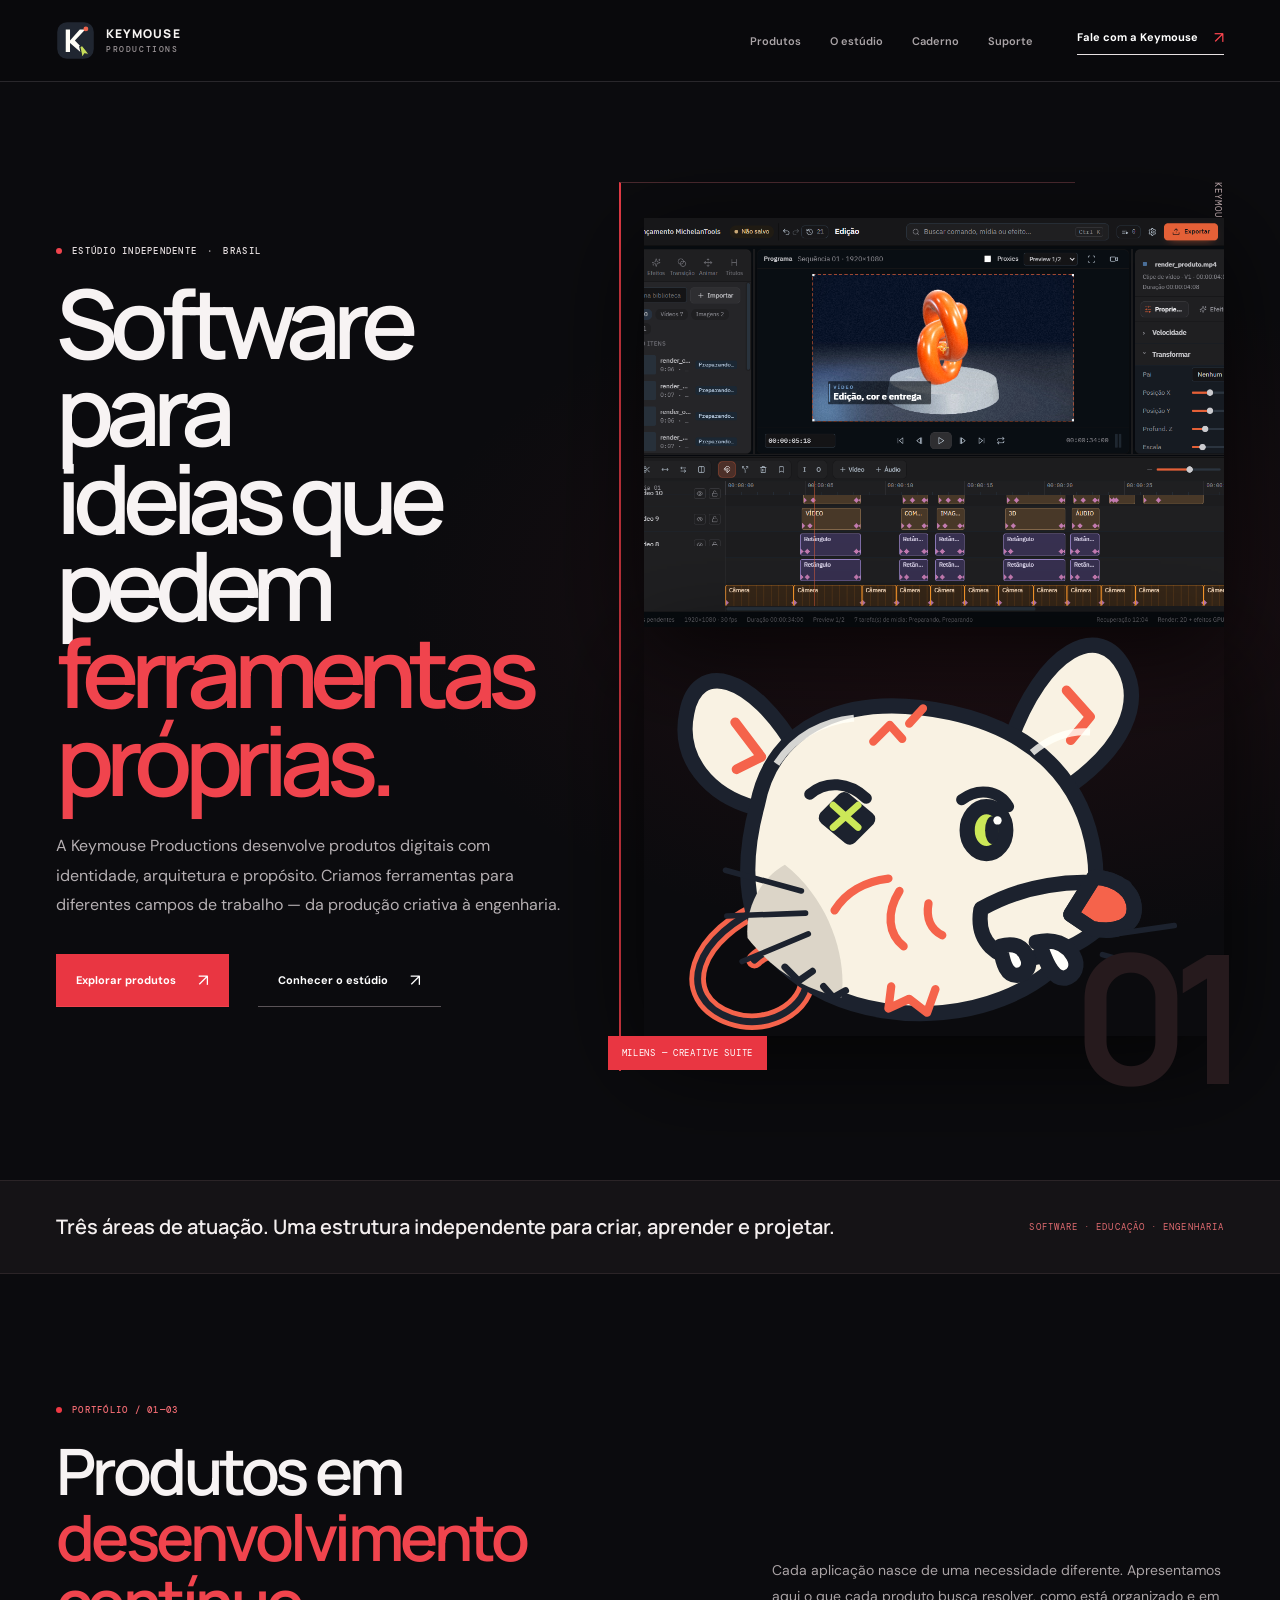
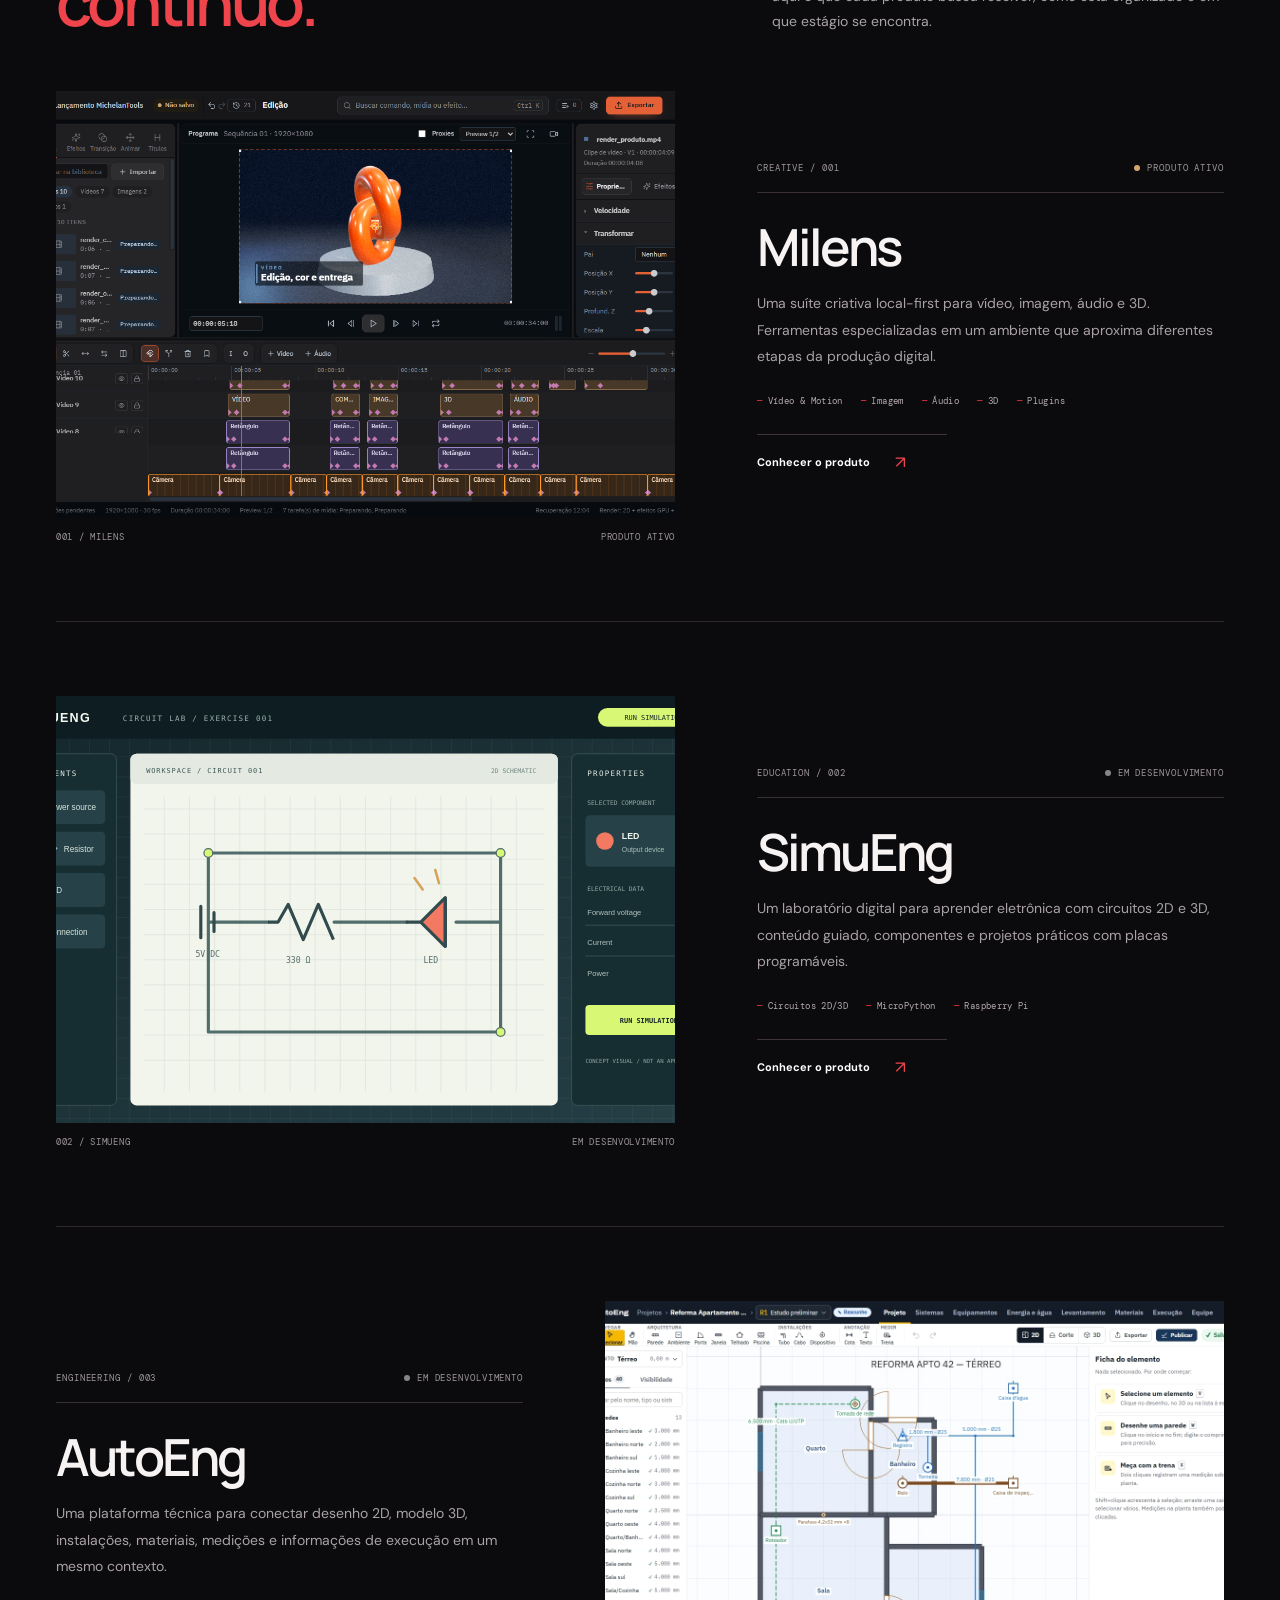
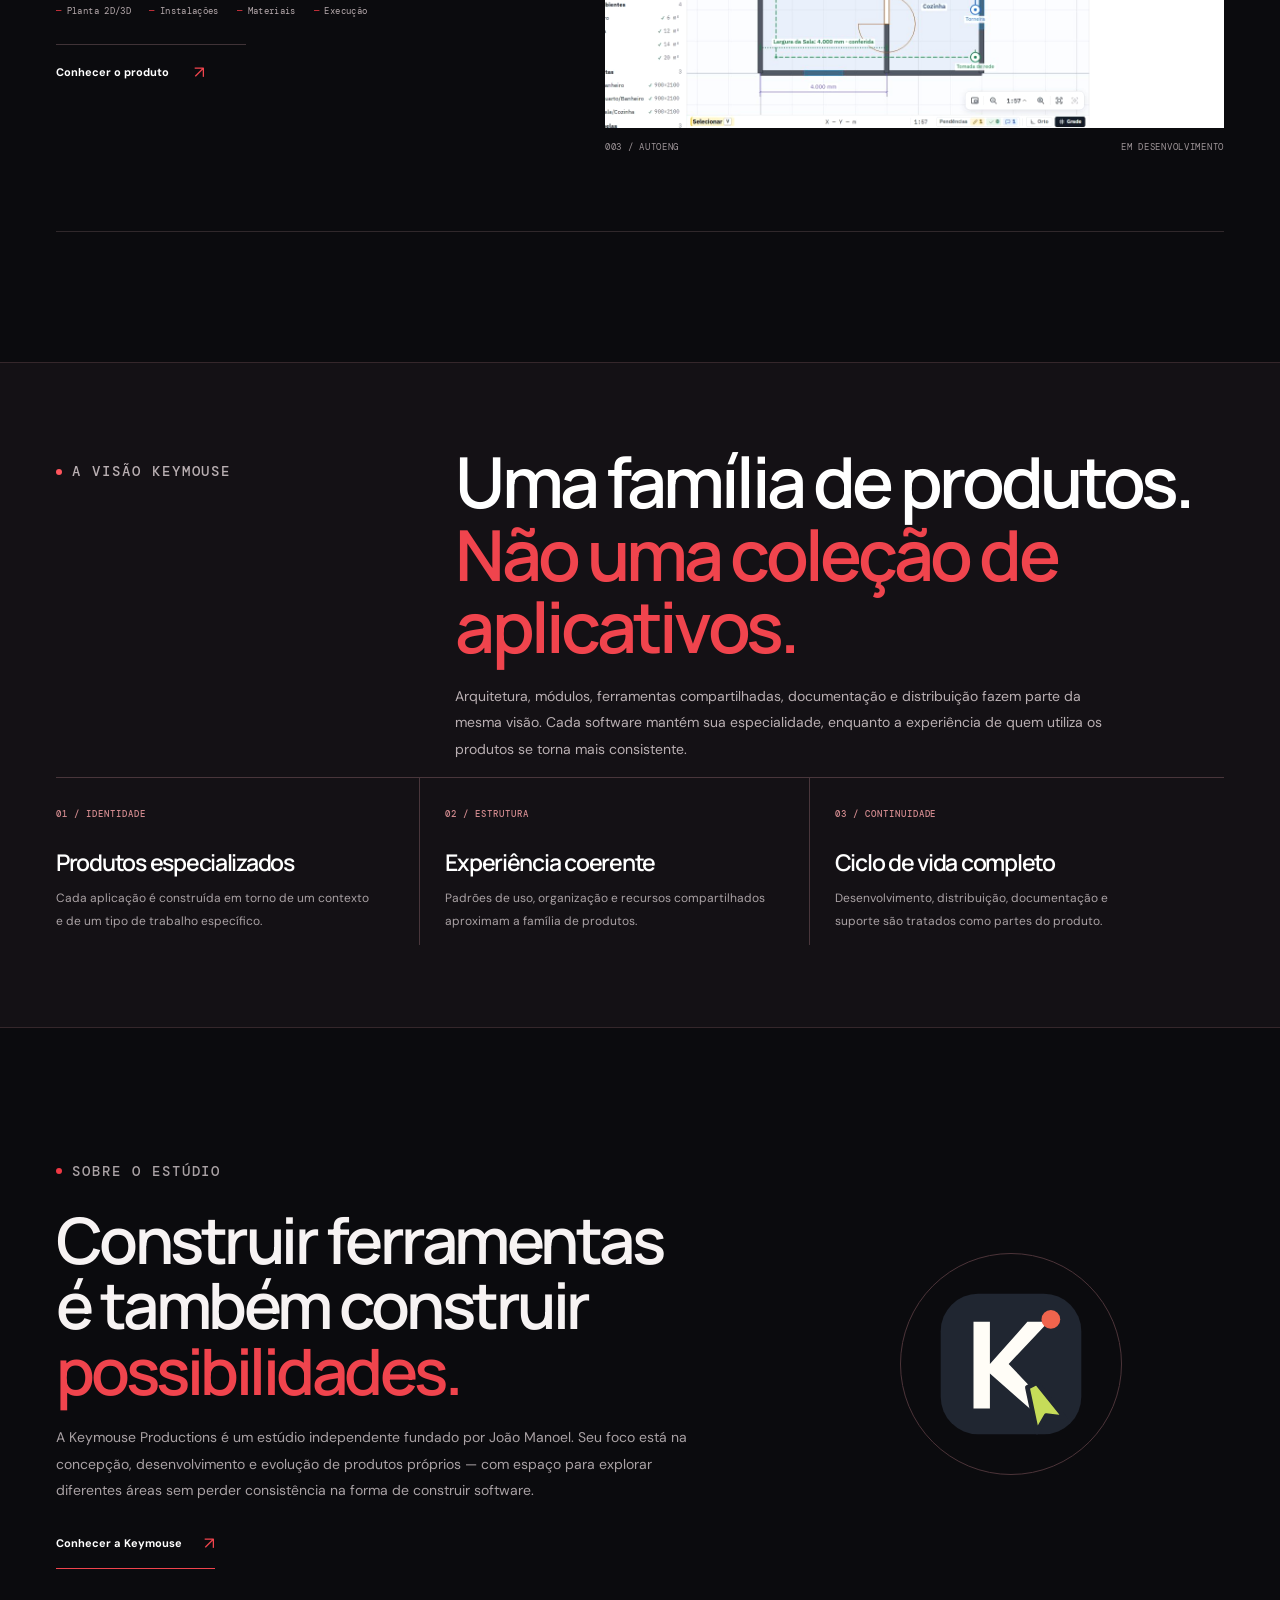
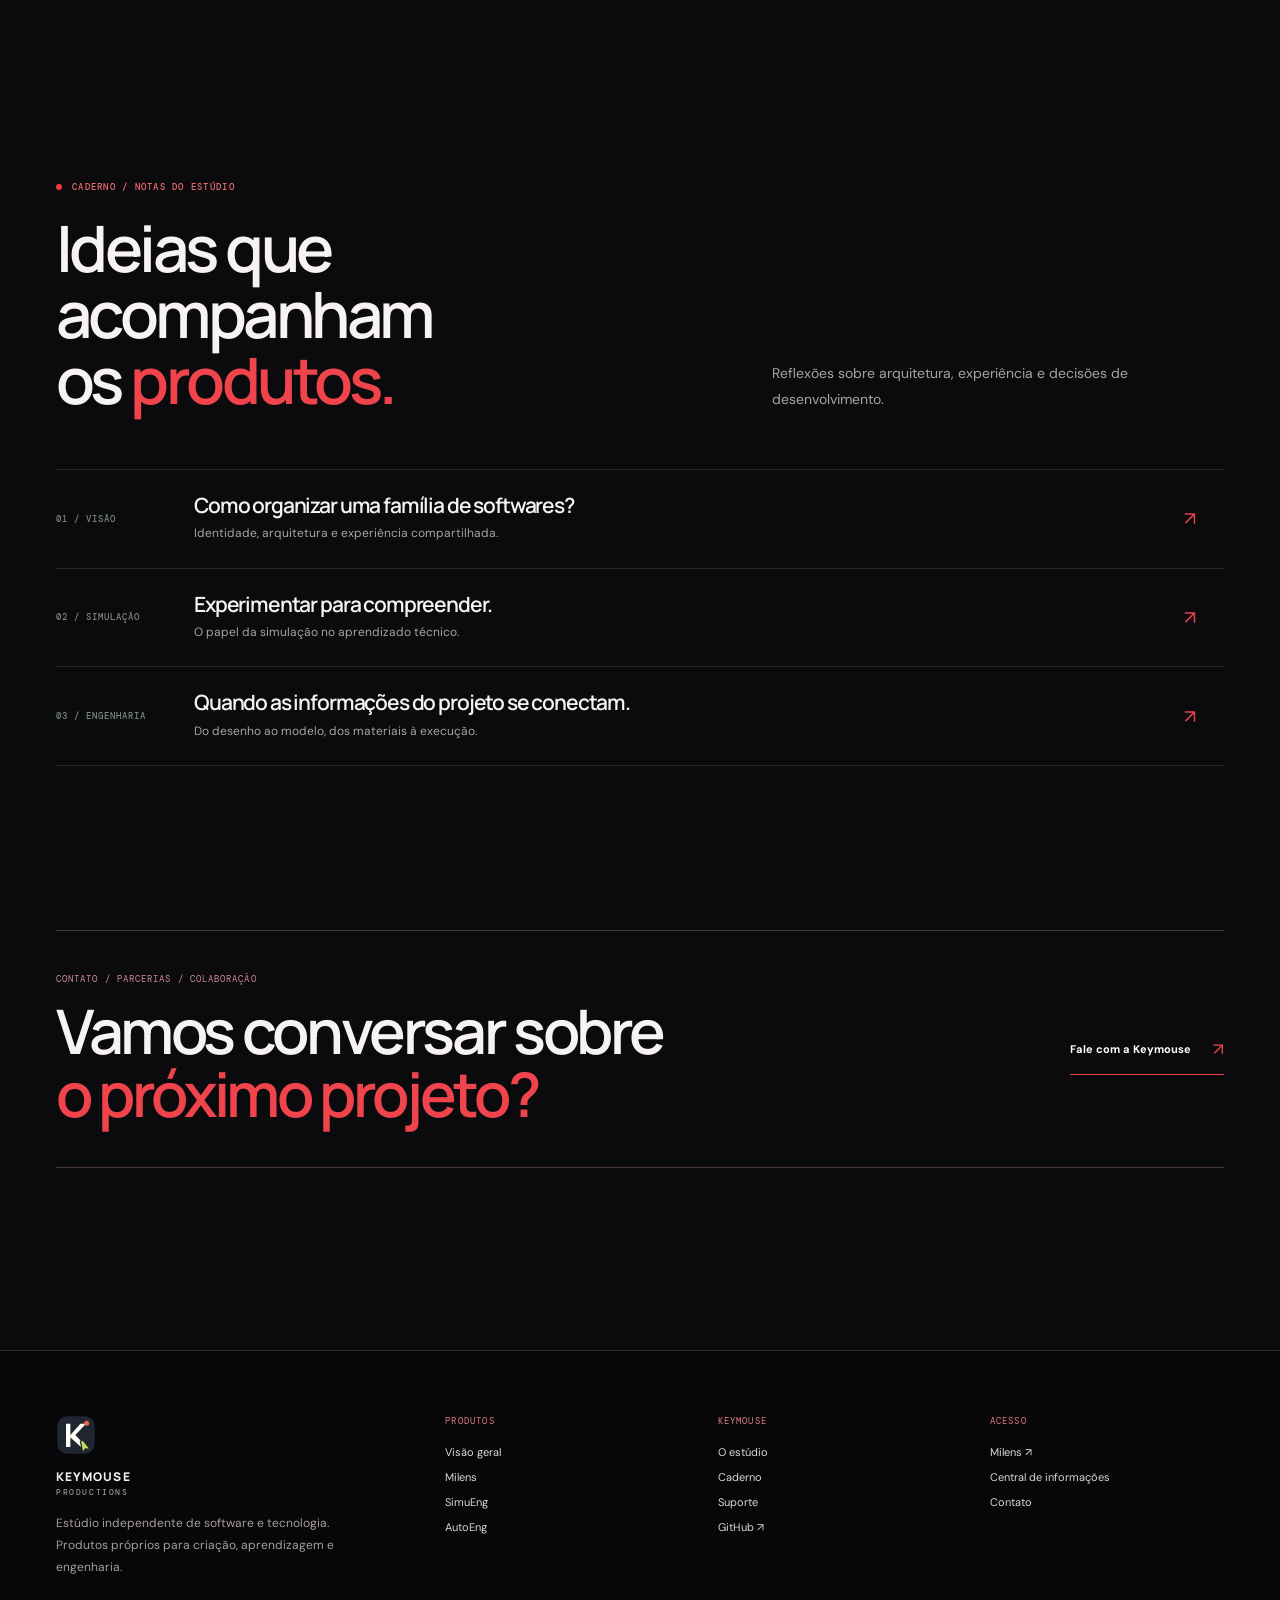
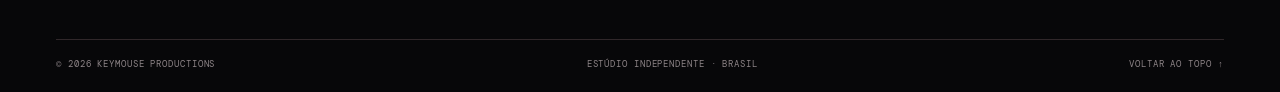
==== commit 09ad156b: "Redesign Keymouse homepage hero in selected direction" ====
--- a/index.html
+++ b/index.html
@@ -1,5 +1,5 @@
 <!doctype html><html lang="pt-BR"><head><meta charset="utf-8"><meta name="viewport" content="width=device-width, initial-scale=1"><meta name="theme-color" content="#142126"><meta name="description" content="Estúdio independente que desenvolve produtos de software para criação digital, educação técnica e engenharia."><meta property="og:type" content="website"><meta property="og:site_name" content="Keymouse Productions"><meta property="og:title" content="Keymouse Productions — Estúdio independente de software"><meta property="og:description" content="Estúdio independente que desenvolve produtos de software para criação digital, educação técnica e engenharia."><link rel="icon" href="/assets/mark.svg" type="image/svg+xml"><link rel="stylesheet" href="/assets/editorial.css?v=1"><script src="/assets/editorial.js?v=1" defer></script><title>Keymouse Productions — Estúdio independente de software</title></head><body id="top"><header class="site-header"><div class="header-inner"><a class="brand" href="/" aria-label="Keymouse Productions — início"><img src="/assets/mark.svg" alt=""><span class="brand-word">KEYMOUSE<small>PRODUCTIONS</small></span></a><button class="menu-toggle" data-menu-toggle type="button" aria-expanded="false" aria-label="Abrir menu"><i></i></button><nav class="main-nav" data-main-nav aria-label="Navegação principal"><a href="/products/">Produtos</a><a href="/studio/">O estúdio</a><a href="/journal/">Caderno</a><a href="/support/">Suporte</a></nav><a class="header-cta" href="/studio/#contact">Fale com a Keymouse <b>↗</b></a></div></header><main>
-<section class="hero"><div class="hero-inner"><div class="hero-copy"><p class="eyebrow">ESTÚDIO INDEPENDENTE <span>·</span> BRASIL</p><h1>Software para<br>ideias que pedem<br><em>ferramentas próprias.</em></h1><p class="lead">A Keymouse Productions desenvolve produtos digitais com identidade, arquitetura e propósito. Criamos ferramentas para diferentes campos de trabalho — da produção criativa à engenharia.</p><div class="hero-actions"><a class="button light" href="/products/">Explorar produtos <b>↗</b></a><a class="button light" href="/studio/">Conhecer o estúdio <b>↗</b></a></div></div><div class="hero-visual"><span class="hero-visual-label">KEYMOUSE / PRODUCT STUDIO / 2026</span><img src="/assets/projects/milens-video.png" alt="Captura real da interface do Milens"><span class="hero-visual-index">01</span><span class="hero-visual-caption">MILENS — CREATIVE SUITE</span></div></div></section>
+<section class="hero"><div class="hero-inner"><div class="hero-copy"><p class="eyebrow">ESTÚDIO INDEPENDENTE <span>·</span> BRASIL</p><h1>Software para<br>ideias que pedem<br><em>ferramentas próprias.</em></h1><p class="lead">A Keymouse Productions desenvolve produtos digitais com identidade, arquitetura e propósito. Criamos ferramentas para diferentes campos de trabalho — da produção criativa à engenharia.</p><div class="hero-actions"><a class="button light" href="/products/">Explorar produtos <b>↗</b></a><a class="button light" href="/studio/">Conhecer o estúdio <b>↗</b></a></div></div><div class="hero-visual"><span class="hero-visual-label">KEYMOUSE / PRODUCT STUDIO / 2026</span><img src="/assets/projects/milens-video.png" alt="Captura real da interface do Milens"><span class="hero-visual-index">01</span><span class="hero-visual-caption">MILENS — CREATIVE SUITE</span><img class="hero-mascot" src="/assets/keymouse-mascot.svg" alt="Mascote da Keymouse Productions"></div></div></section>
 <section class="studio-line"><div class="studio-line-inner"><p>Três áreas de atuação. Uma estrutura independente para criar, aprender e projetar.</p><span>SOFTWARE · EDUCAÇÃO · ENGENHARIA</span></div></section>
 <section class="section" id="products"><div class="wrap"><div class="section-head"><div><p class="eyebrow">PORTFÓLIO / 01—03</p><h2>Produtos em<br><em>desenvolvimento contínuo.</em></h2></div><p class="lead">Cada aplicação nasce de uma necessidade diferente. Apresentamos aqui o que cada produto busca resolver, como está organizado e em que estágio se encontra.</p></div>
 <article class="product-feature " data-filter-item="creative"><div class="product-image"><a href="/products/milens/"><img src="/assets/projects/milens-video.png" alt="Captura real da interface do Milens com timeline de edição"></a><div class="image-caption"><span>001 / MILENS</span><span>PRODUTO ATIVO</span></div></div><div class="product-copy"><div class="product-meta"><span>CREATIVE / 001</span><span class="product-status ">PRODUTO ATIVO</span></div><h3>Milens</h3><p>Uma suíte criativa local-first para vídeo, imagem, áudio e 3D. Ferramentas especializadas em um ambiente que aproxima diferentes etapas da produção digital.</p><div class="product-tags"><span>Vídeo & Motion</span><span>Imagem</span><span>Áudio</span><span>3D</span><span>Plugins</span></div><a class="product-link" href="/products/milens/">Conhecer o produto <b>↗</b></a></div></article>
--- a/assets/editorial.css
+++ b/assets/editorial.css
@@ -39,3 +39,119 @@
 @media(max-width:720px){:root{--page:calc(100% - 34px)}html{scroll-padding-top:72px}.site-header{height:72px}.header-inner{gap:10px}.brand img{width:37px;height:37px}.brand-word{font-size:11px}.brand-word small{font-size:7px}.menu-toggle{display:flex;margin-left:auto}.main-nav{display:none;position:fixed;left:0;right:0;top:72px;background:var(--paper);padding:13px 17px 20px;border-bottom:1px solid var(--line);flex-direction:column;align-items:stretch;gap:0}.main-nav.is-open{display:flex}.main-nav a{padding:14px 4px;border-bottom:1px solid var(--line);font-size:13px}.header-cta{display:none}.hero-inner{min-height:0;grid-template-columns:1fr;padding:58px 0 53px;gap:45px}.hero h1{font-size:clamp(54px,12vw,76px)}.hero .lead{font-size:14px}.hero-visual{padding:18px 0 20px 10px}.hero-visual-label{font-size:7px;right:-5px}.hero-visual-index{font-size:80px;right:-5px;bottom:-14px}.hero-visual-caption{left:-6px;bottom:7px;font-size:7px}.hero-actions{gap:22px;flex-wrap:wrap}.studio-line-inner{padding:20px 0;align-items:flex-start;flex-direction:column;gap:9px}.studio-line p{font-size:14px}.studio-line span{font-size:8px}.section{padding:78px 0}.section.tight{padding:54px 0}.section-head{grid-template-columns:1fr;gap:13px;margin-bottom:31px}.section-head h2{font-size:clamp(39px,10vw,51px)}.section-head .lead{justify-self:start;font-size:12px}.product-feature,.product-feature.reverse{grid-template-columns:1fr;gap:25px;padding-bottom:45px;margin-bottom:45px}.product-feature.reverse .product-image,.product-feature.reverse .product-copy{order:initial}.product-image img{aspect-ratio:1.42}.product-copy h3{font-size:39px;margin:20px 0 10px}.product-copy p{font-size:12px}.product-tags{gap:12px;margin:18px 0 20px}.product-index{margin-bottom:17px}.statement{grid-template-columns:1fr;gap:16px}.statement h2{font-size:clamp(40px,10vw,54px)}.statement p{font-size:12px}.principle-list{grid-template-columns:1fr}.principle-item{padding:19px 0;margin:0;border-right:0!important;border-bottom:1px solid #526167}.principle-item:last-child{border-bottom:0}.principle-item h3{margin:18px 0 7px}.journal-row{grid-template-columns:68px 1fr 20px;gap:12px;padding:18px 0}.journal-row h3{font-size:16px}.journal-row p{font-size:10px}.studio-feature{grid-template-columns:1fr;gap:20px}.studio-feature h2{font-size:43px}.studio-feature p{font-size:12px}.studio-symbol{min-height:150px;border-top:1px solid var(--line)}.studio-symbol:before{width:135px;height:135px}.studio-symbol img{width:95px;height:95px}.contact-band{align-items:flex-start;flex-direction:column;padding:27px 0;gap:17px}.contact-band h2{font-size:40px}.footer-main{grid-template-columns:1fr 1fr;gap:25px;padding:40px 0 30px}.footer-about{grid-column:1/-1}.footer-bottom{flex-direction:column;gap:8px;font-size:8px}.catalog-hero{padding:55px 0 43px}.catalog-hero-inner,.editorial-hero-inner,.support-hero-inner{grid-template-columns:1fr;gap:16px}.catalog-hero h1,.editorial-hero h1,.support-hero h1{font-size:clamp(47px,11vw,65px)}.catalog-hero .lead,.editorial-hero .lead,.support-hero .lead{font-size:12px}.catalog-filter{align-items:flex-start;flex-direction:column;gap:13px;margin-bottom:28px}.filter-buttons{gap:15px}.filter-button{font-size:9px}.product-detail-hero{padding:51px 0 55px}.product-detail-inner{grid-template-columns:1fr;gap:28px}.product-detail-hero h1{font-size:clamp(53px,12vw,72px)}.product-detail-hero .lead{font-size:13px}.product-hero-image img{aspect-ratio:1.4}.product-anchor-inner{gap:18px}.product-anchor-inner a{font-size:8px}.product-overview{grid-template-columns:1fr;gap:12px}.product-overview h2{font-size:41px}.product-overview p{font-size:12px}.spec-row{grid-template-columns:35px 1fr;gap:8px 15px;padding:19px 0}.spec-row h3{font-size:18px}.spec-row p{grid-column:2;font-size:11px}.gallery{grid-template-columns:1fr;gap:28px}.gallery-item:first-child{grid-column:auto}.gallery-item img,.gallery-item:first-child img{aspect-ratio:1.5}.status-line{align-items:flex-start;flex-direction:column;gap:12px}.studio-hero{padding:58px 0}.studio-hero-inner{grid-template-columns:1fr;gap:15px}.studio-hero h1{font-size:clamp(52px,12vw,72px)}.studio-hero p{font-size:13px}.studio-hero-art{min-height:160px;border-top:1px solid #42545a}.studio-hero-art:before{width:135px;height:135px}.studio-hero-art img{width:100px;height:100px}.capability-list,.process-list{grid-template-columns:1fr 1fr;gap:18px}.capability-item{margin:0;padding:14px 12px 0 0}.capability-item:nth-child(2){border-right:0}.capability-item h3{font-size:17px;margin:18px 0 7px}.capability-item p,.process-item p{font-size:10px}.process-item{padding-right:10px}.process-item h3{font-size:17px}.editorial-hero,.support-hero{padding:55px 0 43px}.editorial-entry{grid-template-columns:1fr 20px;gap:8px;padding:19px 0}.editorial-entry .micro{grid-column:1/-1}.editorial-entry h3{font-size:19px}.editorial-entry p{font-size:11px}.editorial-entry .arrow{grid-column:2;grid-row:2}.support-product{grid-template-columns:1fr 30px;gap:8px 15px;padding:20px 0}.support-product .micro{grid-column:1/-1}.support-product h3{font-size:20px}.support-product p{font-size:11px}.support-product a{grid-column:2;grid-row:2;align-self:center}.faq-question{font-size:13px}.faq-answer{font-size:11px}}
 @media(max-width:390px){.capability-list,.process-list{grid-template-columns:1fr}.hero-actions{align-items:flex-start;flex-direction:column}}
 @media(prefers-reduced-motion:reduce){*,*:before,*:after{scroll-behavior:auto!important;transition:none!important;animation:none!important}}
+
+
+/* KEYMOUSE — RED / DARK STUDIO DIRECTION */
+:root{--paper:#0b0b0e;--paper2:#121216;--ink:#f2f0ef;--muted:#a09b9d;--line:#29272b;--dark:#101014;--dark2:#18171c;--sage:#ef3944;--lime:#ff555d;--blue:#f0444d;--coral:#ff3947;--page:min(1440px,calc(100% - 112px))}
+html{background:#0b0b0e;color-scheme:dark}
+body{background:#0b0b0e;color:#f2f0ef}
+::selection{background:#ef3944;color:#fff}
+.site-header{background:rgba(10,10,13,.94);border-color:#29272b}
+.brand-word{color:#f7f5f3}.brand-word small{color:#9d9699}
+.main-nav a{color:#aaa4a7}.main-nav a:hover,.main-nav a[aria-current=page]{color:#fff}
+.header-cta{color:#fff;border-color:#e7e1e2}.header-cta b{color:#ff4650}
+.menu-toggle i,.menu-toggle i:after{background:#f5f0f1}
+.hero{background:#0b0b0e;color:#f7f4f3}
+.hero-inner{min-height:760px;padding:100px 0 110px;grid-template-columns:.92fr 1.08fr;gap:4%}
+.hero h1{font-size:clamp(66px,7.5vw,112px);line-height:.91;letter-spacing:-.085em;max-width:700px}
+.hero h1 em{color:#f0444d}
+.hero .eyebrow{color:#e6dfe0}
+.hero .eyebrow:before{background:#f0444d}
+.hero .lead{color:#b5afb2;max-width:510px}
+.hero-actions .button.light{color:#fff;border-color:#f0444d;background:#e93642;padding:15px 20px}
+.hero-actions .button.light b{color:#fff}
+.hero-actions .button.light:last-child{background:transparent;border-color:#5a5357}
+.hero-visual{padding:36px 0 34px 25px}
+.hero-visual:before{width:75%;border-color:#4a292e;border-left:2px solid #e63b46;border-top:1px solid #4a292e}
+.hero-visual img{aspect-ratio:1.42;object-fit:cover;filter:contrast(1.04);box-shadow:0 25px 90px #000b}
+.hero-visual-index{color:#261a1d;font-size:clamp(110px,14vw,190px)}
+.hero-visual-caption{background:#e93642;color:white}
+.hero-visual-label{color:#c3aeb1}
+.hero:after{content:"";position:absolute;inset:0;pointer-events:none;background:radial-gradient(ellipse at 77% 48%,#7f1e292b,transparent 42%),linear-gradient(90deg,#0b0b0e 0%,transparent 75%);z-index:0}
+.hero-inner{position:relative;z-index:1}
+.studio-line{background:#151316;border-top:1px solid #2b2427;border-bottom:1px solid #2b2427}
+.studio-line p{color:#f3eeee}.studio-line span{color:#e16b70}
+.section{background:#0b0b0e;color:#f2eeee}
+.section-head .lead,.lead{color:#aaa3a5}
+.eyebrow{color:#f06b72}.eyebrow:before{background:#ef3944}
+h1,h2,h3,h4{color:#f7f3f3}
+h1 em,h2 em{color:#f0444d}
+.product-feature{border-color:#30282b}
+.product-image img{filter:contrast(1.04);background:#171519}
+.product-image .image-caption,.product-meta{color:#9f9699}
+.product-meta{border-color:#3a3033}
+.product-status:before{background:#d4a66e}
+.product-status.dev:before{background:#88858a}
+.product-copy p,.statement p,.principle-item p,.studio-feature p,.journal-row p{color:#aaa2a5}
+.product-tags span{color:#b6aaad}
+.product-tags span:before{color:#ef3944}
+.product-link{border-color:#403337;color:#fff}
+.product-link b,.journal-row b{color:#f0444d}
+.ecosystem{background:#141115;color:#f7eeee;border-top:1px solid #35272b;border-bottom:1px solid #35272b}
+.ecosystem .statement h2,.ecosystem .principle-item h3{color:#fff}
+.ecosystem .statement p{color:#b9afb2}
+.principle-list{border-color:#49363b}
+.principle-item{border-color:#49363b!important}
+.principle-item .micro{color:#d18a8e}
+.studio-feature{color:#f7eeee}
+.studio-symbol:before{border-color:#4c3439}
+.contact-band{border-color:#49383b}
+.contact-band p{color:#d28b91}
+.button.light{color:#fff;border-color:#f0444d}
+.button.light b{color:#f0444d}
+.site-footer{background:#070709;color:#eee;border-top:1px solid #32272a}
+.footer-about .brand-word{color:#f4eeee}.footer-about p{color:#a79da0}
+.footer-col strong{color:#e17c82}.footer-col a{color:#ded6d8}
+.footer-bottom{border-color:#30272a;color:#8e8588}
+.catalog-hero,.editorial-hero,.support-hero{background:#151316;color:#f5eeee;border-bottom:1px solid #30272a}
+.catalog-hero .lead,.editorial-hero .lead,.support-hero .lead{color:#b4aaad}
+.catalog-filter{border-color:#423236}
+.catalog-filter .micro,.filter-button{color:#b7aaad}
+.filter-button[aria-pressed=true]{border-color:#f0444d;color:#fff}
+.product-detail-hero{background:#0b0b0e}
+.breadcrumbs,.product-kicker{color:#e36b72}
+.product-detail-hero .lead,.product-overview p,.spec-row p{color:#b2a9ac}
+.product-anchor-nav{border-color:#403236}
+.product-anchor-inner a{color:#b4a9ac}
+.product-anchor-inner a:hover{color:#fff}
+.product-hero-image:after{border-color:#78383e}
+.spec-list,.spec-row{border-color:#443438}
+.spec-row h3{color:#f5eeee}
+.gallery-item p{color:#c18489}
+.status-line{border-color:#443438}
+.status-line p{color:#b4aaad}
+.status-pill{color:#e3a1a5}
+.studio-hero{background:#151115;color:#fff}
+.studio-hero h1{color:#fff}.studio-hero h1 em{color:#f0444d}
+.studio-hero p{color:#c0b6b9}
+.studio-hero-art:before{border-color:#62383e}
+.capability-list,.process-list{border-color:#4a383c}
+.capability-item:not(:last-child){border-color:#4a383c}
+.capability-item h3,.process-item h3{color:#f5eeee}
+.capability-item p,.process-item p{color:#b3a9ac}
+.process-item:before{background:#f0444d}
+.editorial-entry,.editorial-entry:first-child{border-color:#443438}
+.editorial-entry p{color:#b3a9ac}
+.editorial-entry .micro{color:#d18a8e}
+.support-product,.support-product:first-child{border-color:#443438}
+.support-product p{color:#b3a9ac}
+.support-product a{border-color:#e9dfe1;color:#fff}
+.faq-list,.faq-item{border-color:#443438}
+.faq-question{color:#f4eeee}.faq-question b{color:#f0444d}
+.faq-answer{color:#b4aaad}
+.not-found p{color:#b4aaad}
+.not-found h1{color:#f0444d}
+@media(max-width:720px){
+ :root{--page:calc(100% - 34px)}
+ .main-nav{background:#101014;border-color:#393034}
+ .main-nav a{border-color:#322a2e;color:#eee}
+ .hero-inner{padding:62px 0 58px;gap:33px}
+ .hero h1{font-size:clamp(54px,12vw,78px)}
+ .hero-visual{padding:15px 0 20px 10px}
+ .hero-visual-index{font-size:85px;color:#27191d}
+ .hero-visual-caption{background:#e93642}
+ .studio-line{background:#151316}
+ .ecosystem{background:#141115}
+ .site-footer{margin-top:55px}
+}
+@media(prefers-reduced-motion:reduce){*,*:before,*:after{scroll-behavior:auto!important;transition:none!important;animation:none!important}}
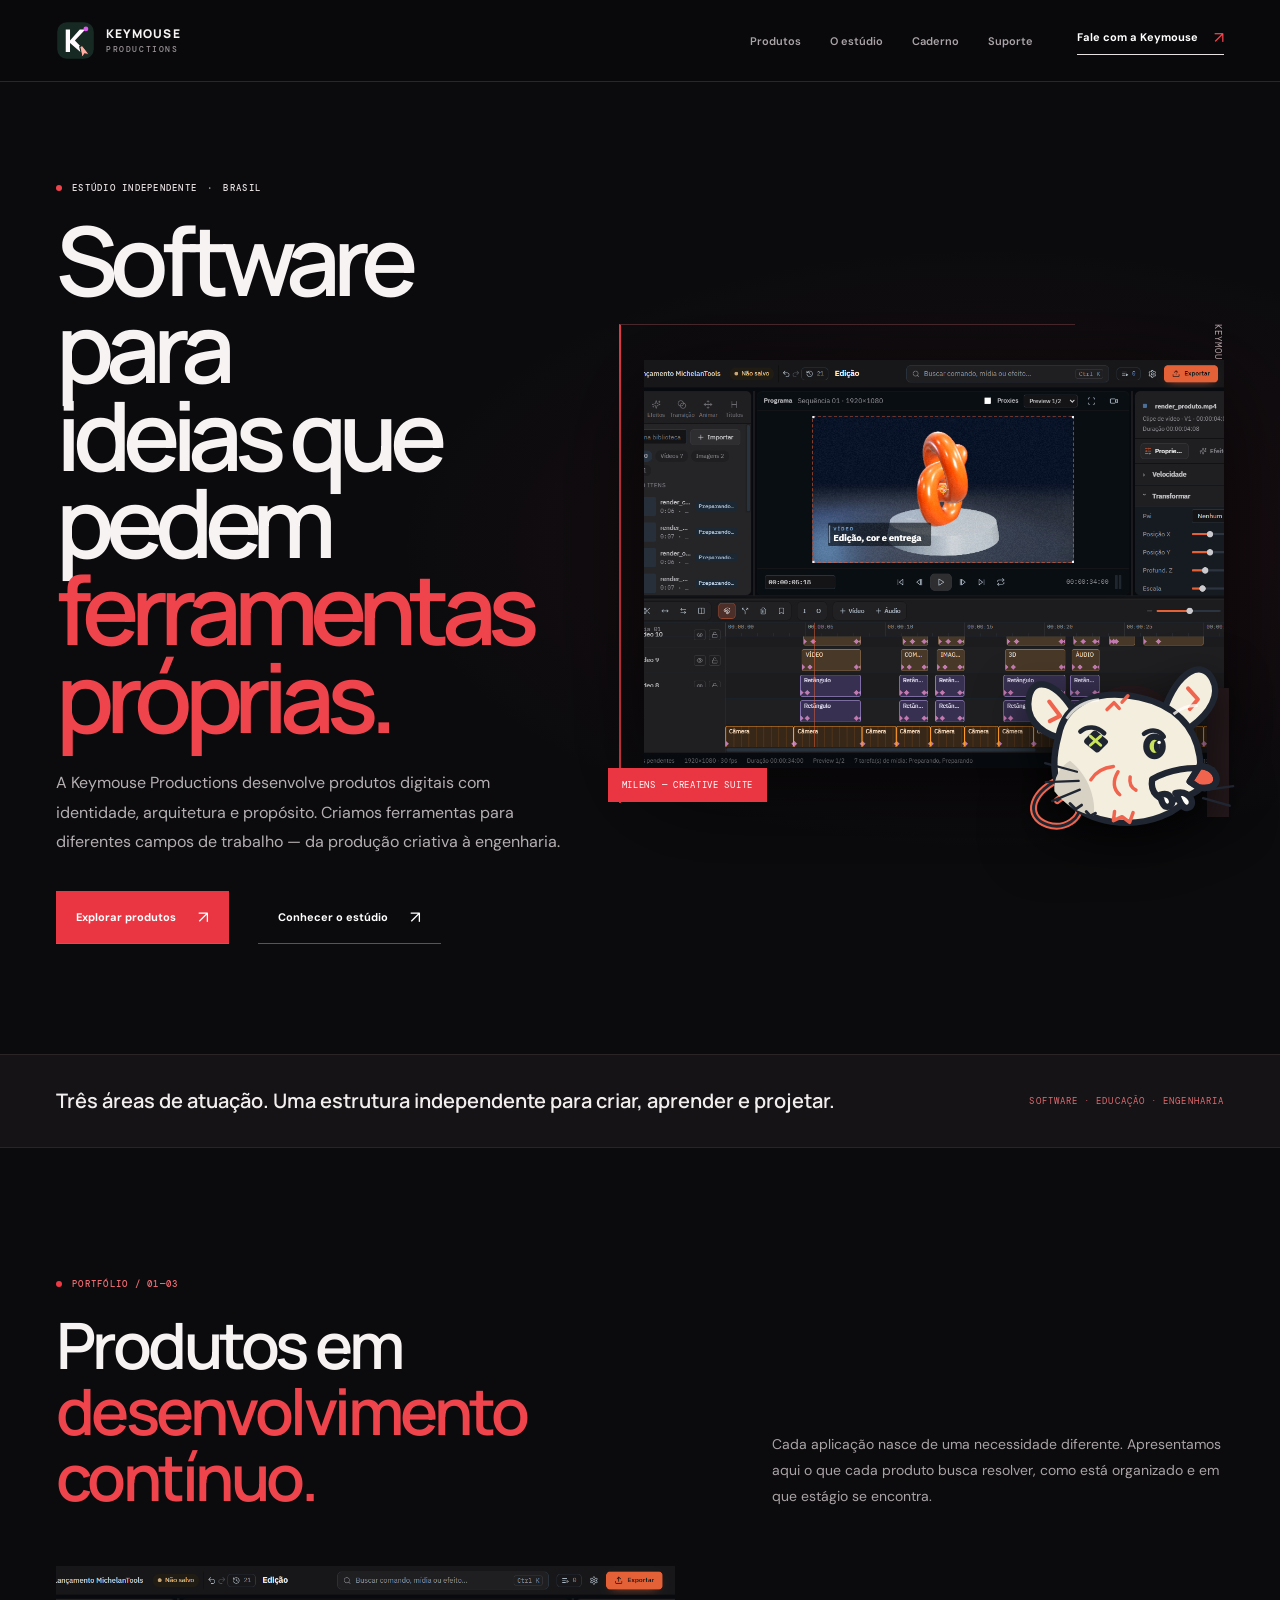
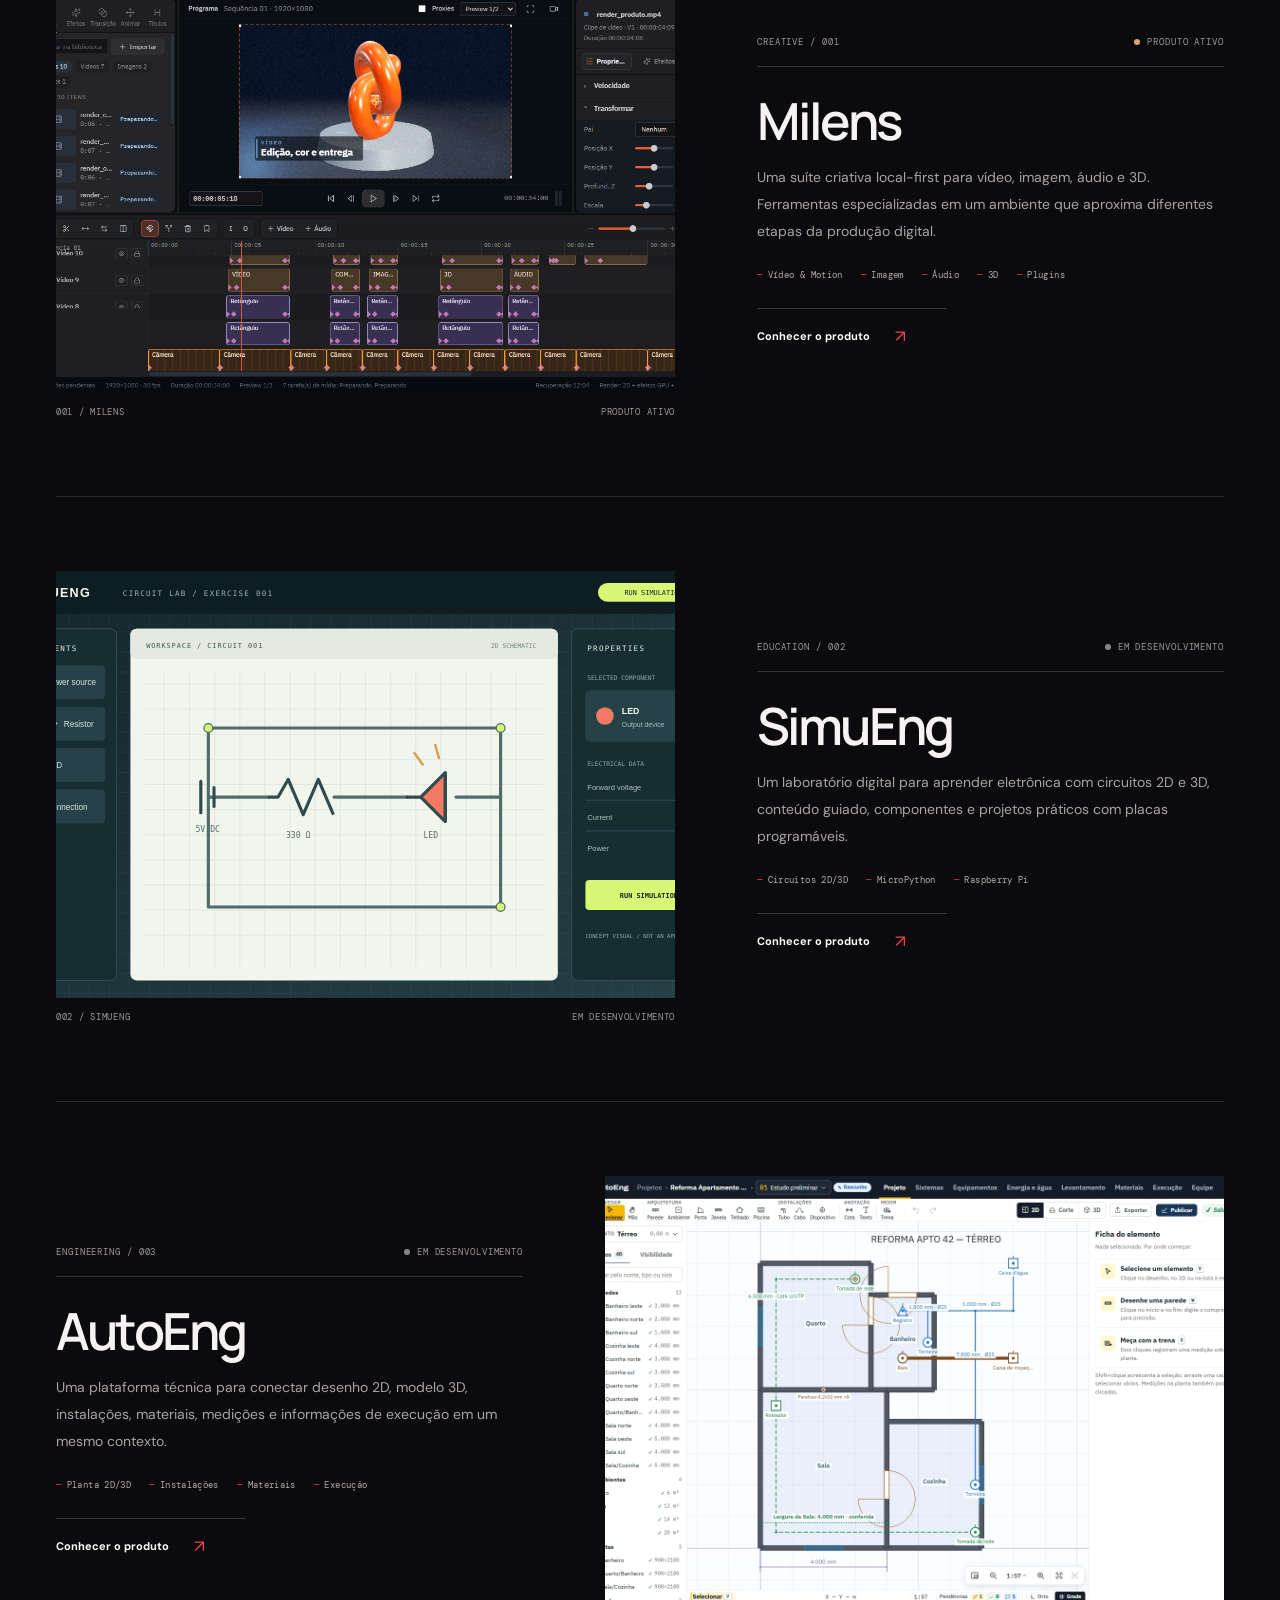
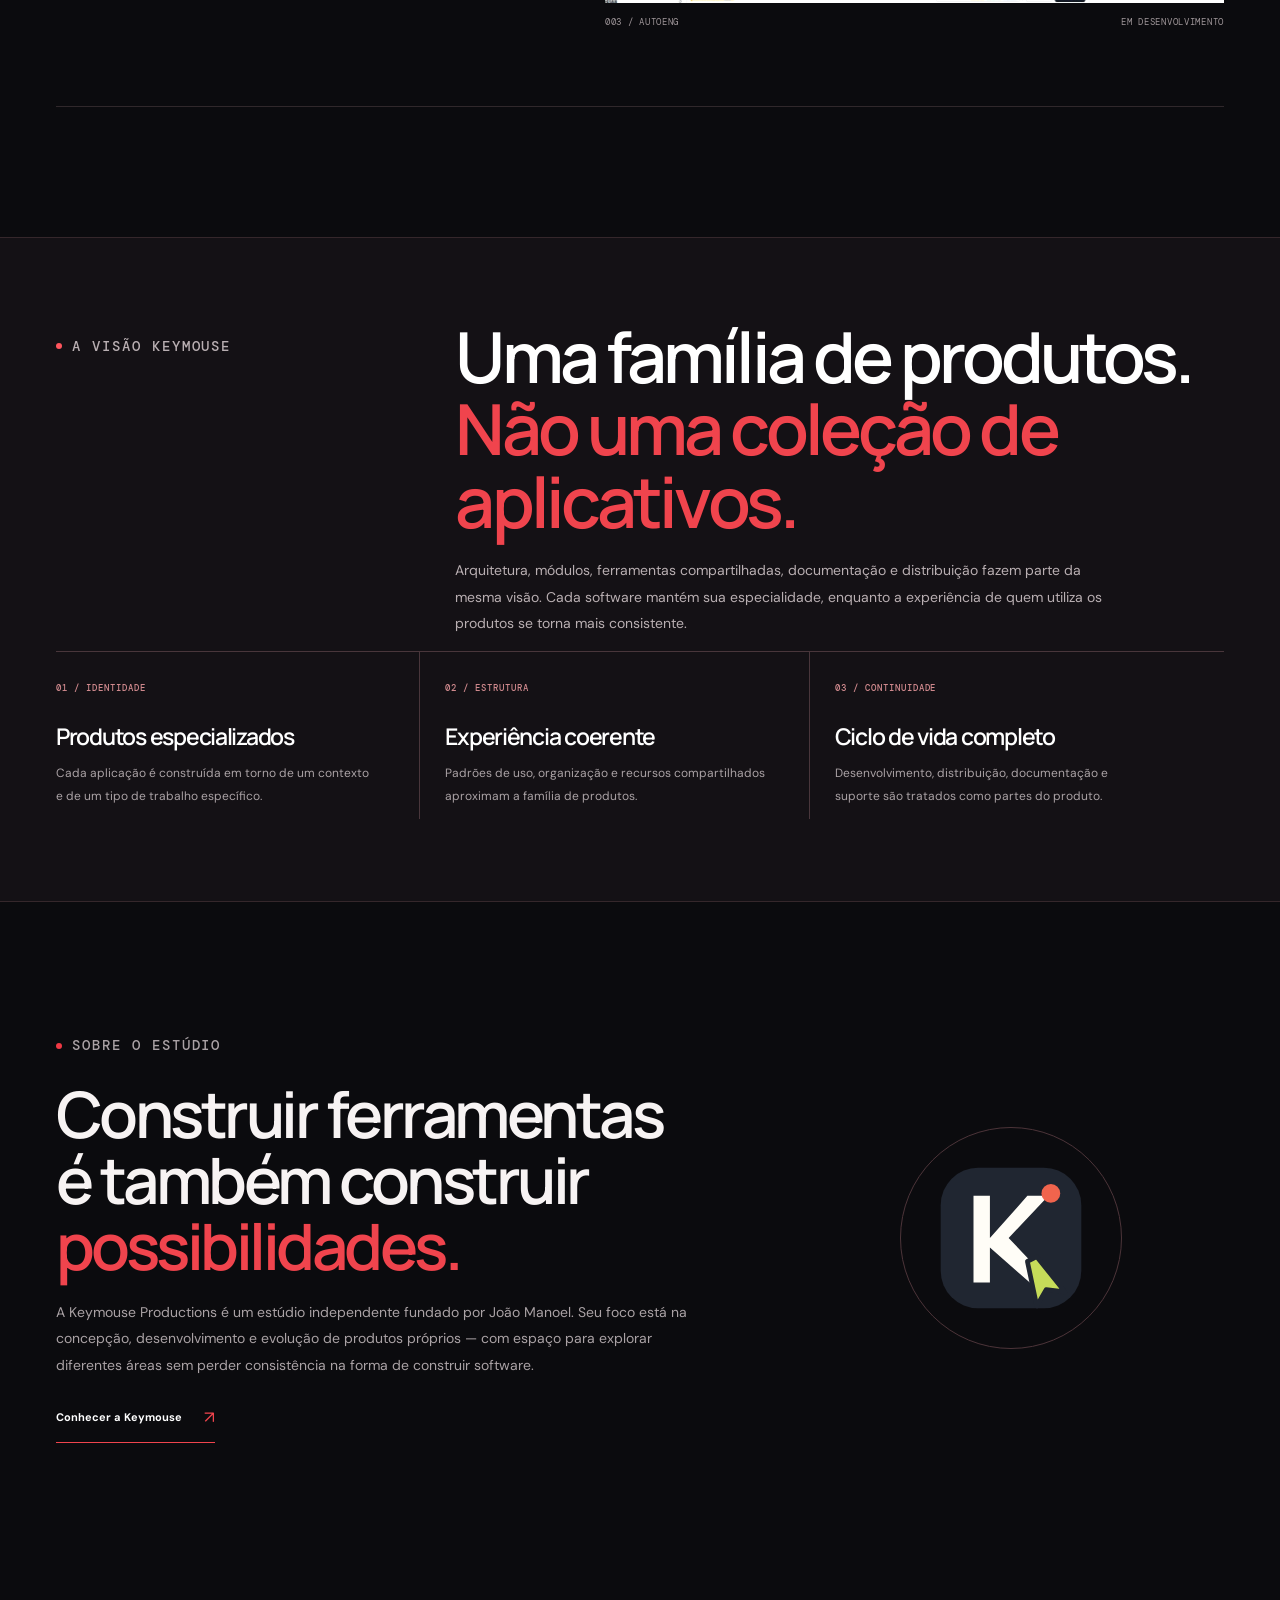
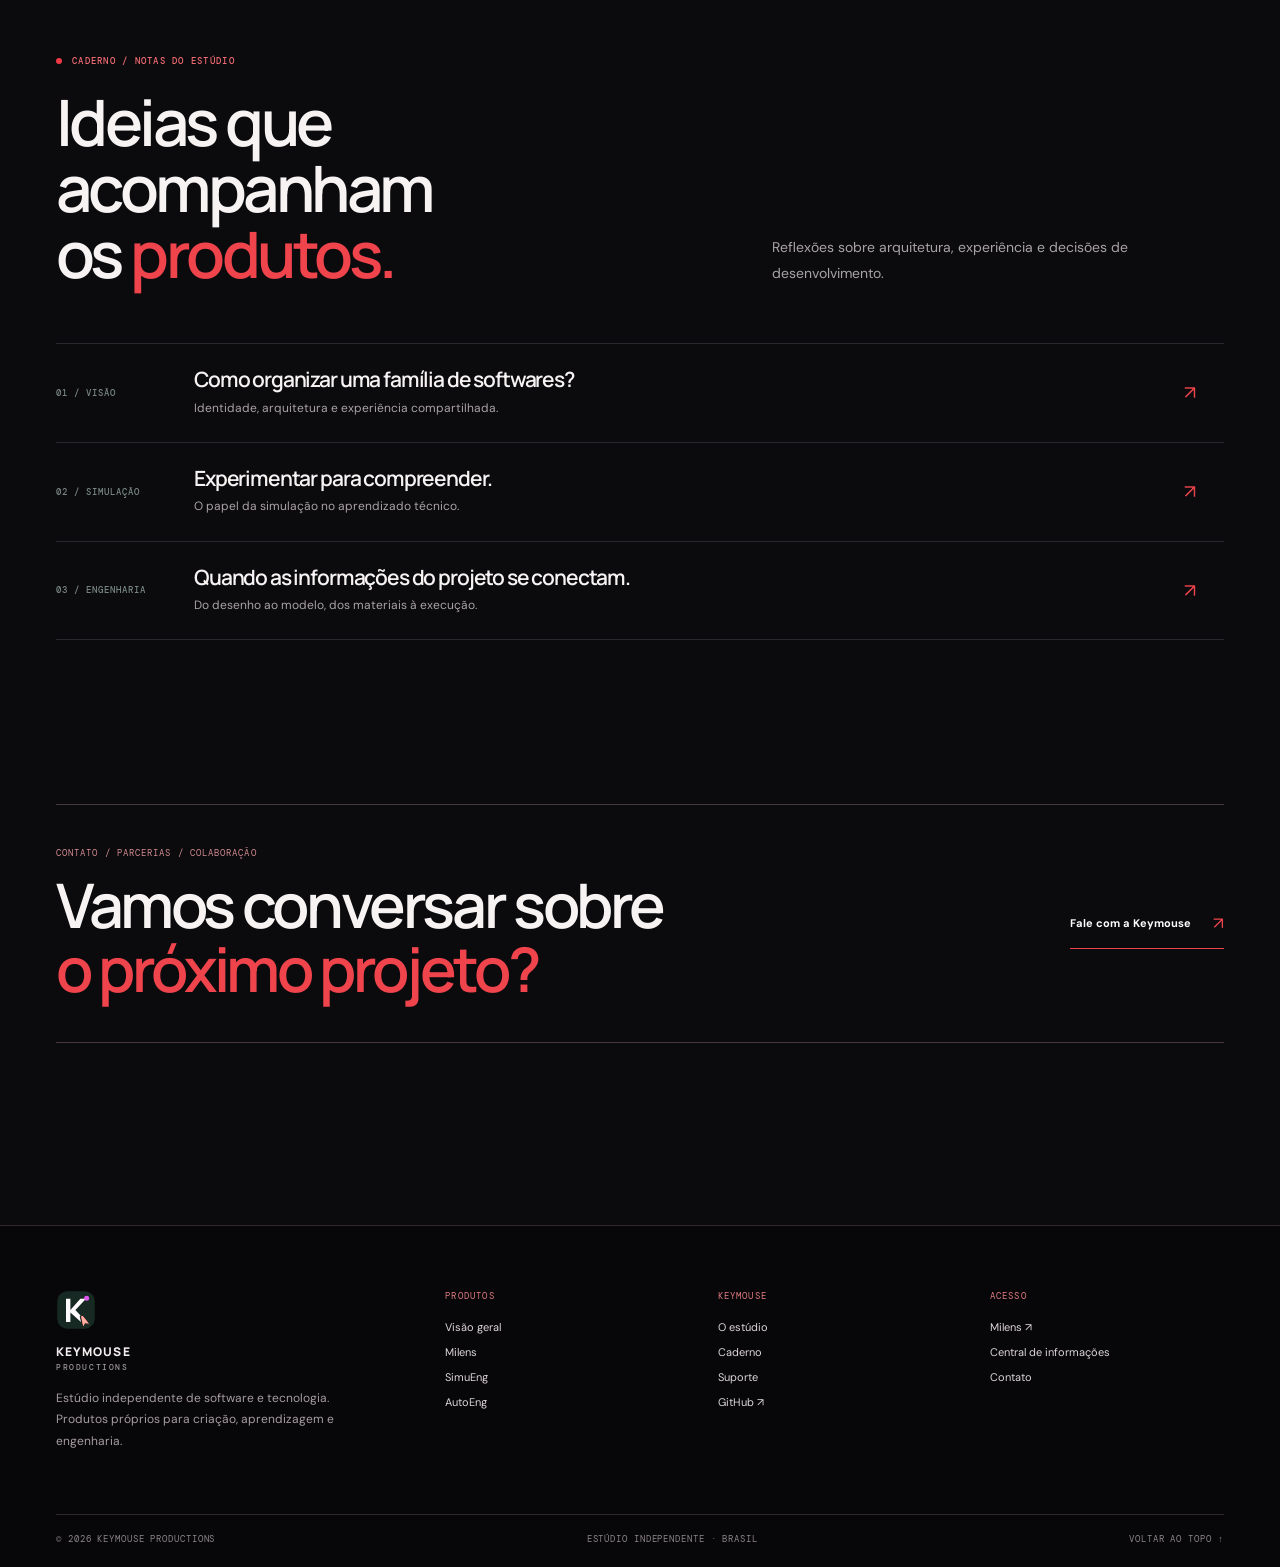
==== commit 30d5472f: "Refresh Keymouse visual stylesheet cache" ====
--- a/index.html
+++ b/index.html
@@ -1,4 +1,4 @@
-<!doctype html><html lang="pt-BR"><head><meta charset="utf-8"><meta name="viewport" content="width=device-width, initial-scale=1"><meta name="theme-color" content="#142126"><meta name="description" content="Estúdio independente que desenvolve produtos de software para criação digital, educação técnica e engenharia."><meta property="og:type" content="website"><meta property="og:site_name" content="Keymouse Productions"><meta property="og:title" content="Keymouse Productions — Estúdio independente de software"><meta property="og:description" content="Estúdio independente que desenvolve produtos de software para criação digital, educação técnica e engenharia."><link rel="icon" href="/assets/mark.svg" type="image/svg+xml"><link rel="stylesheet" href="/assets/editorial.css?v=1"><script src="/assets/editorial.js?v=1" defer></script><title>Keymouse Productions — Estúdio independente de software</title></head><body id="top"><header class="site-header"><div class="header-inner"><a class="brand" href="/" aria-label="Keymouse Productions — início"><img src="/assets/mark.svg" alt=""><span class="brand-word">KEYMOUSE<small>PRODUCTIONS</small></span></a><button class="menu-toggle" data-menu-toggle type="button" aria-expanded="false" aria-label="Abrir menu"><i></i></button><nav class="main-nav" data-main-nav aria-label="Navegação principal"><a href="/products/">Produtos</a><a href="/studio/">O estúdio</a><a href="/journal/">Caderno</a><a href="/support/">Suporte</a></nav><a class="header-cta" href="/studio/#contact">Fale com a Keymouse <b>↗</b></a></div></header><main>
+<!doctype html><html lang="pt-BR"><head><meta charset="utf-8"><meta name="viewport" content="width=device-width, initial-scale=1"><meta name="theme-color" content="#142126"><meta name="description" content="Estúdio independente que desenvolve produtos de software para criação digital, educação técnica e engenharia."><meta property="og:type" content="website"><meta property="og:site_name" content="Keymouse Productions"><meta property="og:title" content="Keymouse Productions — Estúdio independente de software"><meta property="og:description" content="Estúdio independente que desenvolve produtos de software para criação digital, educação técnica e engenharia."><link rel="icon" href="/assets/mark.svg" type="image/svg+xml"><link rel="stylesheet" href="/assets/editorial.css?v=2"><script src="/assets/editorial.js?v=1" defer></script><title>Keymouse Productions — Estúdio independente de software</title></head><body id="top"><header class="site-header"><div class="header-inner"><a class="brand" href="/" aria-label="Keymouse Productions — início"><img src="/assets/mark.svg" alt=""><span class="brand-word">KEYMOUSE<small>PRODUCTIONS</small></span></a><button class="menu-toggle" data-menu-toggle type="button" aria-expanded="false" aria-label="Abrir menu"><i></i></button><nav class="main-nav" data-main-nav aria-label="Navegação principal"><a href="/products/">Produtos</a><a href="/studio/">O estúdio</a><a href="/journal/">Caderno</a><a href="/support/">Suporte</a></nav><a class="header-cta" href="/studio/#contact">Fale com a Keymouse <b>↗</b></a></div></header><main>
 <section class="hero"><div class="hero-inner"><div class="hero-copy"><p class="eyebrow">ESTÚDIO INDEPENDENTE <span>·</span> BRASIL</p><h1>Software para<br>ideias que pedem<br><em>ferramentas próprias.</em></h1><p class="lead">A Keymouse Productions desenvolve produtos digitais com identidade, arquitetura e propósito. Criamos ferramentas para diferentes campos de trabalho — da produção criativa à engenharia.</p><div class="hero-actions"><a class="button light" href="/products/">Explorar produtos <b>↗</b></a><a class="button light" href="/studio/">Conhecer o estúdio <b>↗</b></a></div></div><div class="hero-visual"><span class="hero-visual-label">KEYMOUSE / PRODUCT STUDIO / 2026</span><img src="/assets/projects/milens-video.png" alt="Captura real da interface do Milens"><span class="hero-visual-index">01</span><span class="hero-visual-caption">MILENS — CREATIVE SUITE</span><img class="hero-mascot" src="/assets/keymouse-mascot.svg" alt="Mascote da Keymouse Productions"></div></div></section>
 <section class="studio-line"><div class="studio-line-inner"><p>Três áreas de atuação. Uma estrutura independente para criar, aprender e projetar.</p><span>SOFTWARE · EDUCAÇÃO · ENGENHARIA</span></div></section>
 <section class="section" id="products"><div class="wrap"><div class="section-head"><div><p class="eyebrow">PORTFÓLIO / 01—03</p><h2>Produtos em<br><em>desenvolvimento contínuo.</em></h2></div><p class="lead">Cada aplicação nasce de uma necessidade diferente. Apresentamos aqui o que cada produto busca resolver, como está organizado e em que estágio se encontra.</p></div>
--- a/assets/editorial.css
+++ b/assets/editorial.css
@@ -155,3 +155,11 @@
  .site-footer{margin-top:55px}
 }
 @media(prefers-reduced-motion:reduce){*,*:before,*:after{scroll-behavior:auto!important;transition:none!important;animation:none!important}}
+
+/* Mascote integrado à composição, sem moldura de cartão */
+.hero-visual{isolation:isolate}
+.hero-visual .hero-mascot{position:absolute;z-index:4;width:clamp(150px,19vw,255px);height:auto;right:-5%;bottom:-9%;object-fit:contain;filter:drop-shadow(0 18px 25px #000b);pointer-events:none}
+.brand img,.footer-about>img{filter:hue-rotate(-75deg) saturate(1.2)}
+@media(max-width:720px){.hero-visual .hero-mascot{width:clamp(105px,34vw,160px);right:-3%;bottom:-8%}}
+
+.hero-visual img.hero-mascot{aspect-ratio:auto;box-shadow:none;filter:drop-shadow(0 18px 25px #000b)}
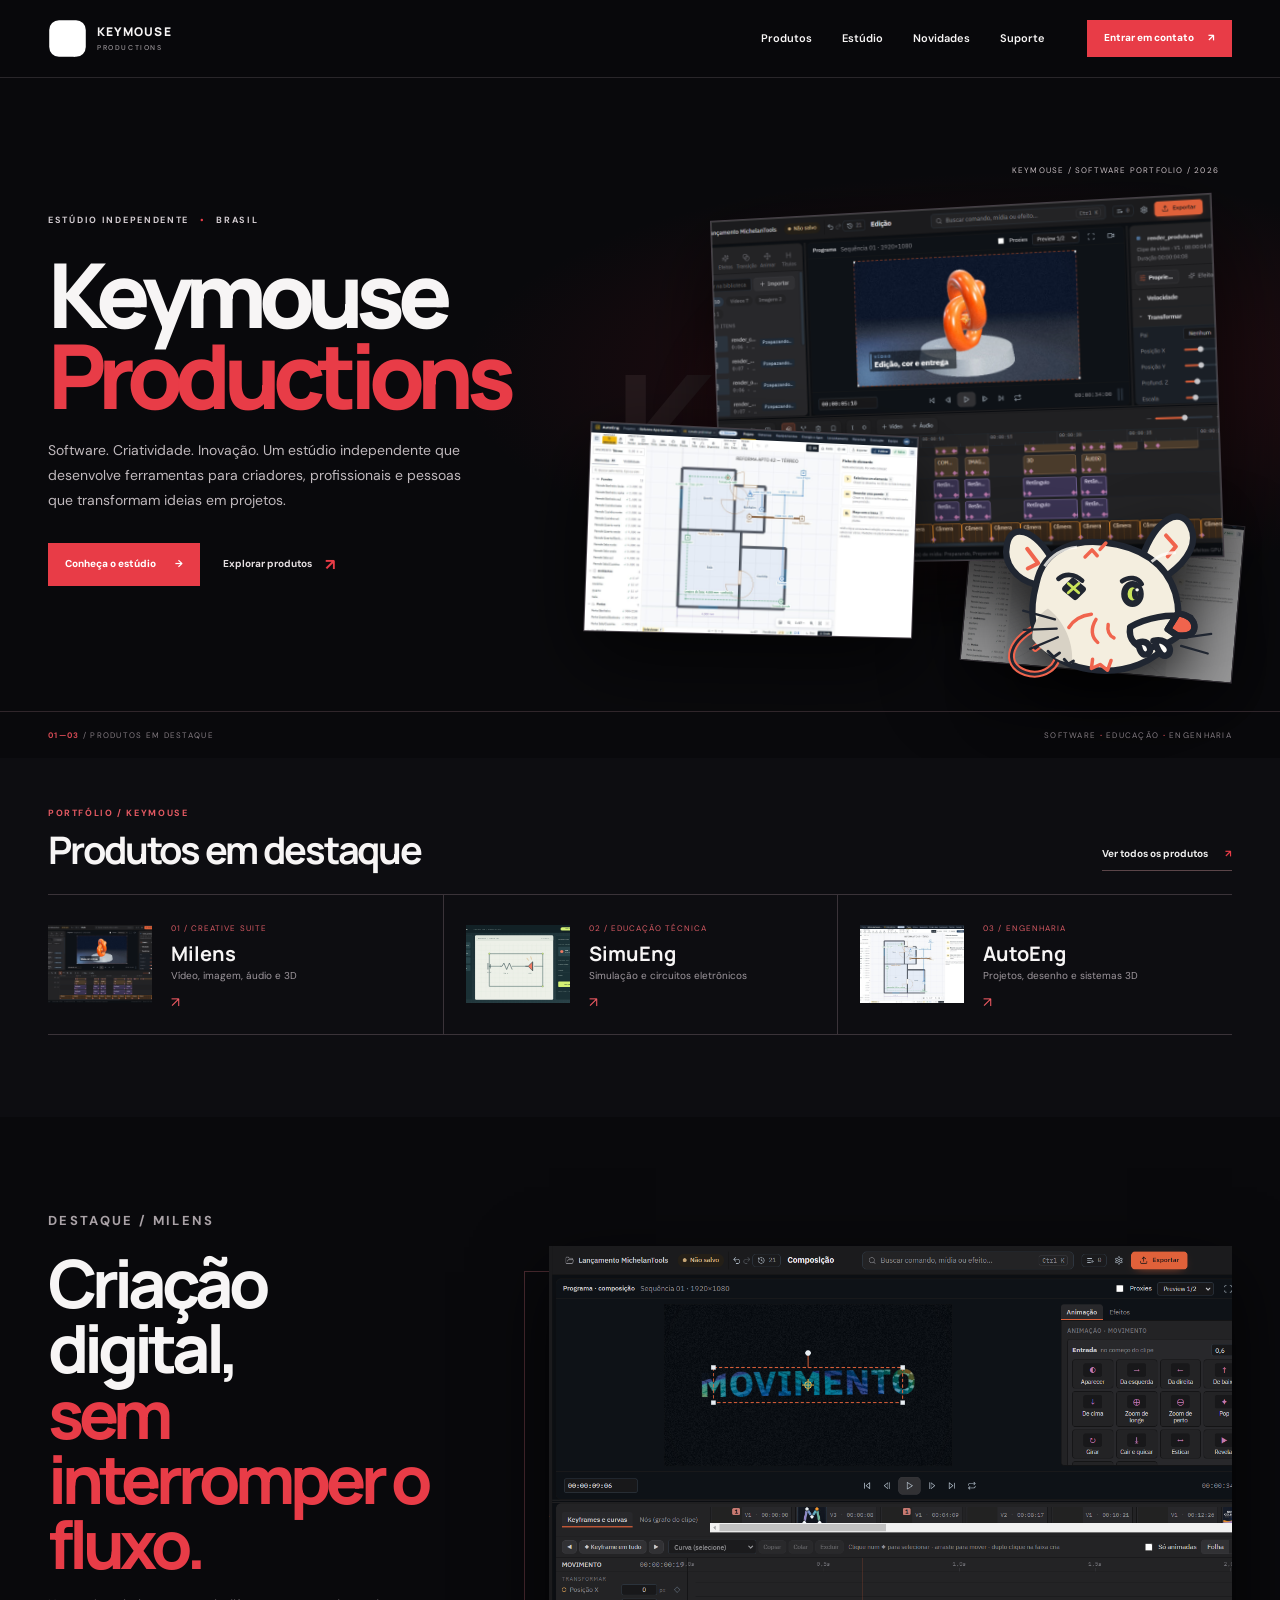
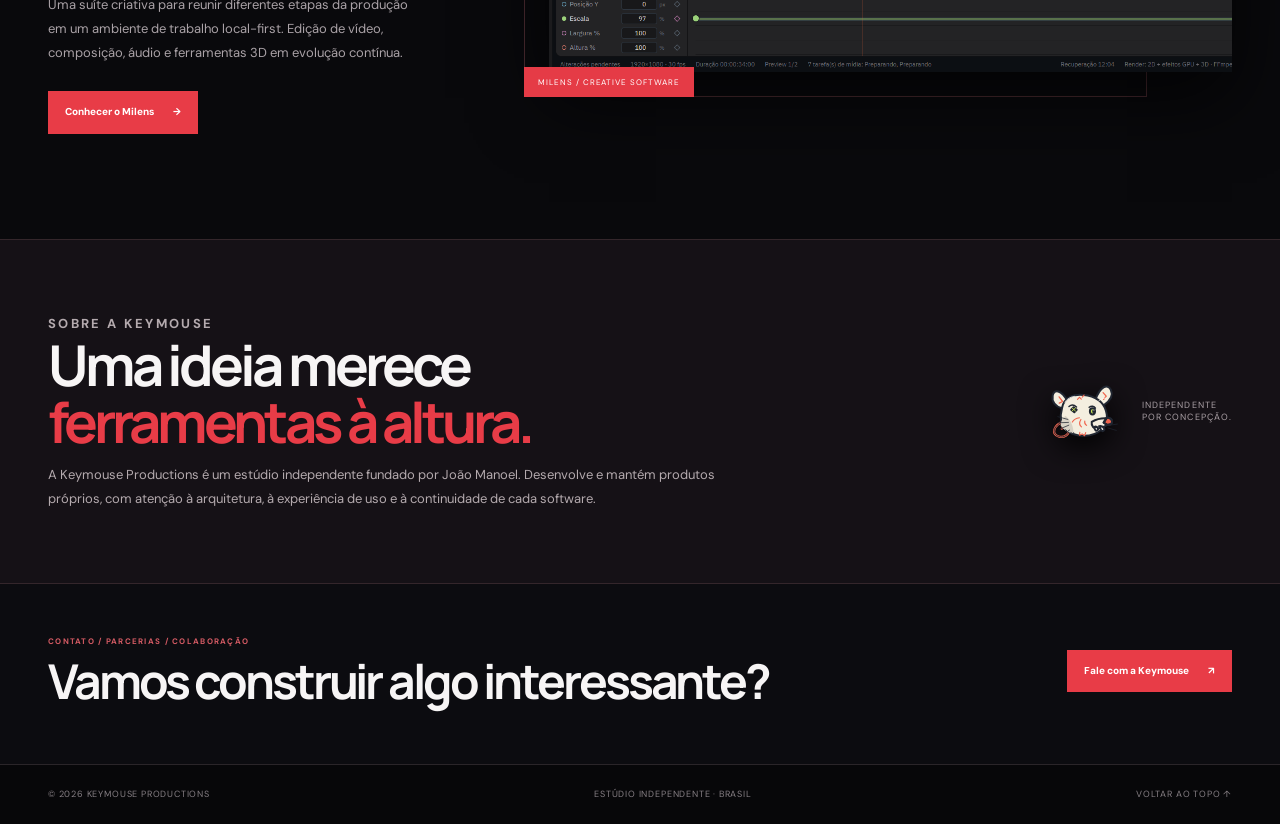
==== commit 7182efe2: "Rebuild Keymouse homepage around selected dark red studio direction" ====
--- a/index.html
+++ b/index.html
@@ -1,13 +1,56 @@
-<!doctype html><html lang="pt-BR"><head><meta charset="utf-8"><meta name="viewport" content="width=device-width, initial-scale=1"><meta name="theme-color" content="#142126"><meta name="description" content="Estúdio independente que desenvolve produtos de software para criação digital, educação técnica e engenharia."><meta property="og:type" content="website"><meta property="og:site_name" content="Keymouse Productions"><meta property="og:title" content="Keymouse Productions — Estúdio independente de software"><meta property="og:description" content="Estúdio independente que desenvolve produtos de software para criação digital, educação técnica e engenharia."><link rel="icon" href="/assets/mark.svg" type="image/svg+xml"><link rel="stylesheet" href="/assets/editorial.css?v=2"><script src="/assets/editorial.js?v=1" defer></script><title>Keymouse Productions — Estúdio independente de software</title></head><body id="top"><header class="site-header"><div class="header-inner"><a class="brand" href="/" aria-label="Keymouse Productions — início"><img src="/assets/mark.svg" alt=""><span class="brand-word">KEYMOUSE<small>PRODUCTIONS</small></span></a><button class="menu-toggle" data-menu-toggle type="button" aria-expanded="false" aria-label="Abrir menu"><i></i></button><nav class="main-nav" data-main-nav aria-label="Navegação principal"><a href="/products/">Produtos</a><a href="/studio/">O estúdio</a><a href="/journal/">Caderno</a><a href="/support/">Suporte</a></nav><a class="header-cta" href="/studio/#contact">Fale com a Keymouse <b>↗</b></a></div></header><main>
-<section class="hero"><div class="hero-inner"><div class="hero-copy"><p class="eyebrow">ESTÚDIO INDEPENDENTE <span>·</span> BRASIL</p><h1>Software para<br>ideias que pedem<br><em>ferramentas próprias.</em></h1><p class="lead">A Keymouse Productions desenvolve produtos digitais com identidade, arquitetura e propósito. Criamos ferramentas para diferentes campos de trabalho — da produção criativa à engenharia.</p><div class="hero-actions"><a class="button light" href="/products/">Explorar produtos <b>↗</b></a><a class="button light" href="/studio/">Conhecer o estúdio <b>↗</b></a></div></div><div class="hero-visual"><span class="hero-visual-label">KEYMOUSE / PRODUCT STUDIO / 2026</span><img src="/assets/projects/milens-video.png" alt="Captura real da interface do Milens"><span class="hero-visual-index">01</span><span class="hero-visual-caption">MILENS — CREATIVE SUITE</span><img class="hero-mascot" src="/assets/keymouse-mascot.svg" alt="Mascote da Keymouse Productions"></div></div></section>
-<section class="studio-line"><div class="studio-line-inner"><p>Três áreas de atuação. Uma estrutura independente para criar, aprender e projetar.</p><span>SOFTWARE · EDUCAÇÃO · ENGENHARIA</span></div></section>
-<section class="section" id="products"><div class="wrap"><div class="section-head"><div><p class="eyebrow">PORTFÓLIO / 01—03</p><h2>Produtos em<br><em>desenvolvimento contínuo.</em></h2></div><p class="lead">Cada aplicação nasce de uma necessidade diferente. Apresentamos aqui o que cada produto busca resolver, como está organizado e em que estágio se encontra.</p></div>
-<article class="product-feature " data-filter-item="creative"><div class="product-image"><a href="/products/milens/"><img src="/assets/projects/milens-video.png" alt="Captura real da interface do Milens com timeline de edição"></a><div class="image-caption"><span>001 / MILENS</span><span>PRODUTO ATIVO</span></div></div><div class="product-copy"><div class="product-meta"><span>CREATIVE / 001</span><span class="product-status ">PRODUTO ATIVO</span></div><h3>Milens</h3><p>Uma suíte criativa local-first para vídeo, imagem, áudio e 3D. Ferramentas especializadas em um ambiente que aproxima diferentes etapas da produção digital.</p><div class="product-tags"><span>Vídeo & Motion</span><span>Imagem</span><span>Áudio</span><span>3D</span><span>Plugins</span></div><a class="product-link" href="/products/milens/">Conhecer o produto <b>↗</b></a></div></article>
-<article class="product-feature " data-filter-item="education"><div class="product-image"><a href="/products/simueng/"><img src="/assets/projects/simueng-concept.svg" alt="Ilustração conceitual do laboratório SimuEng"></a><div class="image-caption"><span>002 / SIMUENG</span><span>EM DESENVOLVIMENTO</span></div></div><div class="product-copy"><div class="product-meta"><span>EDUCATION / 002</span><span class="product-status dev">EM DESENVOLVIMENTO</span></div><h3>SimuEng</h3><p>Um laboratório digital para aprender eletrônica com circuitos 2D e 3D, conteúdo guiado, componentes e projetos práticos com placas programáveis.</p><div class="product-tags"><span>Circuitos 2D/3D</span><span>MicroPython</span><span>Raspberry Pi</span></div><a class="product-link" href="/products/simueng/">Conhecer o produto <b>↗</b></a></div></article>
-<article class="product-feature reverse" data-filter-item="engineering"><div class="product-image"><a href="/products/autoeng/"><img src="/assets/projects/autoeng-workspace.jpg" alt="Captura real da interface AutoEng com planta 2D e painéis"></a><div class="image-caption"><span>003 / AUTOENG</span><span>EM DESENVOLVIMENTO</span></div></div><div class="product-copy"><div class="product-meta"><span>ENGINEERING / 003</span><span class="product-status dev">EM DESENVOLVIMENTO</span></div><h3>AutoEng</h3><p>Uma plataforma técnica para conectar desenho 2D, modelo 3D, instalações, materiais, medições e informações de execução em um mesmo contexto.</p><div class="product-tags"><span>Planta 2D/3D</span><span>Instalações</span><span>Materiais</span><span>Execução</span></div><a class="product-link" href="/products/autoeng/">Conhecer o produto <b>↗</b></a></div></article>
+<!doctype html>
+<html lang="pt-BR">
+<head>
+<meta charset="utf-8"><meta name="viewport" content="width=device-width,initial-scale=1">
+<meta name="theme-color" content="#09090c">
+<meta name="description" content="Keymouse Productions — estúdio independente que desenvolve produtos de software para criação digital, educação técnica e engenharia.">
+<meta property="og:type" content="website"><meta property="og:site_name" content="Keymouse Productions"><meta property="og:title" content="Keymouse Productions"><meta property="og:description" content="Software. Criatividade. Inovação. Produtos próprios para diferentes campos de trabalho.">
+<link rel="icon" href="/assets/mark.svg" type="image/svg+xml">
+<link rel="stylesheet" href="/assets/home.css?v=1">
+<title>Keymouse Productions — Software, criatividade e inovação</title>
+</head>
+<body class="km-home" id="top">
+<header class="km-header"><div class="km-header-inner">
+<a class="km-brand" href="/" aria-label="Keymouse Productions — início"><img src="/assets/mark.svg" alt=""><span class="km-brand-name">KEYMOUSE<small>PRODUCTIONS</small></span></a>
+<button class="km-menu" type="button" aria-label="Abrir menu" aria-expanded="false" data-km-menu>☰</button>
+<nav class="km-nav" data-km-nav aria-label="Navegação principal"><a href="/products/">Produtos</a><a href="/studio/">Estúdio</a><a href="/journal/">Novidades</a><a href="/support/">Suporte</a></nav>
+<a class="km-header-cta" href="/studio/#contact">Entrar em contato <span>↗</span></a>
+</div></header>
+<main>
+<section class="km-hero">
+<div class="km-hero-inner">
+<div class="km-hero-copy">
+<p class="km-kicker">ESTÚDIO INDEPENDENTE <b>•</b> BRASIL</p>
+<h1>Keymouse<span>Productions</span></h1>
+<p class="km-hero-lead">Software. Criatividade. Inovação. Um estúdio independente que desenvolve ferramentas para criadores, profissionais e pessoas que transformam ideias em projetos.</p>
+<div class="km-hero-actions"><a class="km-primary" href="/studio/">Conheça o estúdio <b>→</b></a><a class="km-textlink" href="/products/">Explorar produtos <span>↗</span></a></div>
+</div>
+<div class="km-hero-art" aria-label="Interfaces dos produtos desenvolvidos pela Keymouse">
+<div class="km-art-glow"></div><div class="km-art-index">K</div><span class="km-art-tag">KEYMOUSE / SOFTWARE PORTFOLIO / 2026</span>
+<div class="km-screen km-screen-main"><img src="/assets/projects/milens-video.png" alt="Interface real do Milens, suíte de edição criativa"></div>
+<div class="km-screen km-screen-secondary"><img src="/assets/projects/autoeng-workspace.jpg" alt="Interface real do AutoEng, plataforma de engenharia"></div>
+<div class="km-screen km-screen-third"><img src="/assets/projects/autoeng-3d.jpg" alt="Visualização tridimensional do AutoEng"></div>
+<img class="km-mascot" src="/assets/keymouse-mascot.svg" alt="Mascote da Keymouse Productions">
+</div>
+</div>
+<div class="km-hero-bottom"><div class="km-hero-bottom-inner"><span><strong>01—03</strong> / PRODUTOS EM DESTAQUE</span><span>SOFTWARE <strong>·</strong> EDUCAÇÃO <strong>·</strong> ENGENHARIA</span></div></div>
+</section>
+<section class="km-products" id="products"><div class="km-wrap">
+<div class="km-section-head"><div><p class="km-section-kicker">PORTFÓLIO / KEYMOUSE</p><h2>Produtos em destaque</h2></div><a class="km-all" href="/products/">Ver todos os produtos <span>↗</span></a></div>
+<div class="km-product-row">
+<a class="km-product" href="/products/milens/"><div class="km-product-thumb"><img src="/assets/projects/milens-video.png" alt=""></div><div><span class="km-product-meta">01 / CREATIVE SUITE</span><h3>Milens</h3><p>Vídeo, imagem, áudio e 3D</p><span class="km-product-arrow">↗</span></div></a>
+<a class="km-product" href="/products/simueng/"><div class="km-product-thumb"><img src="/assets/projects/simueng-concept.svg" alt=""></div><div><span class="km-product-meta">02 / EDUCAÇÃO TÉCNICA</span><h3>SimuEng</h3><p>Simulação e circuitos eletrônicos</p><span class="km-product-arrow">↗</span></div></a>
+<a class="km-product" href="/products/autoeng/"><div class="km-product-thumb"><img src="/assets/projects/autoeng-workspace.jpg" alt=""></div><div><span class="km-product-meta">03 / ENGENHARIA</span><h3>AutoEng</h3><p>Projetos, desenho e sistemas 3D</p><span class="km-product-arrow">↗</span></div></a>
+</div></div></section>
+<section class="km-showcase"><div class="km-wrap km-showcase-grid">
+<div class="km-showcase-copy"><p class="km-section-kicker">DESTAQUE / MILENS</p><h2>Criação digital,<br><em>sem interromper o fluxo.</em></h2><p>Uma suíte criativa para reunir diferentes etapas da produção em um ambiente de trabalho local-first. Edição de vídeo, composição, áudio e ferramentas 3D em evolução contínua.</p><a class="km-primary" href="/products/milens/">Conhecer o Milens <b>→</b></a></div>
+<div class="km-showcase-visual"><img src="/assets/projects/milens-composicao.png" alt="Interface do Milens mostrando recursos de composição"><span class="km-showcase-caption">MILENS / CREATIVE SOFTWARE</span></div>
 </div></section>
-<section class="section tight ecosystem"><div class="wrap"><div class="statement"><p class="eyebrow light">A VISÃO KEYMOUSE</p><div><h2>Uma família de produtos.<br><em>Não uma coleção de aplicativos.</em></h2><p>Arquitetura, módulos, ferramentas compartilhadas, documentação e distribuição fazem parte da mesma visão. Cada software mantém sua especialidade, enquanto a experiência de quem utiliza os produtos se torna mais consistente.</p></div></div><div class="principle-list"><article class="principle-item"><span class="micro">01 / IDENTIDADE</span><h3>Produtos especializados</h3><p>Cada aplicação é construída em torno de um contexto e de um tipo de trabalho específico.</p></article><article class="principle-item"><span class="micro">02 / ESTRUTURA</span><h3>Experiência coerente</h3><p>Padrões de uso, organização e recursos compartilhados aproximam a família de produtos.</p></article><article class="principle-item"><span class="micro">03 / CONTINUIDADE</span><h3>Ciclo de vida completo</h3><p>Desenvolvimento, distribuição, documentação e suporte são tratados como partes do produto.</p></article></div></div></section>
-<section class="section"><div class="wrap studio-feature"><div><p class="eyebrow">SOBRE O ESTÚDIO</p><h2>Construir ferramentas é também construir <em>possibilidades.</em></h2><p>A Keymouse Productions é um estúdio independente fundado por João Manoel. Seu foco está na concepção, desenvolvimento e evolução de produtos próprios — com espaço para explorar diferentes áreas sem perder consistência na forma de construir software.</p><a class="button light" href="/studio/">Conhecer a Keymouse <b>↗</b></a></div><div class="studio-symbol"><img src="/assets/mark.svg" alt="Símbolo da Keymouse Productions"></div></div></section>
-<section class="section tight"><div class="wrap"><div class="section-head"><div><p class="eyebrow">CADERNO / NOTAS DO ESTÚDIO</p><h2>Ideias que acompanham<br>os <em>produtos.</em></h2></div><p class="lead">Reflexões sobre arquitetura, experiência e decisões de desenvolvimento.</p></div><div class="journal-list"><a class="journal-row" href="/journal/#ecosystem"><span class="micro">01 / VISÃO</span><div><h3>Como organizar uma família de softwares?</h3><p>Identidade, arquitetura e experiência compartilhada.</p></div><b>↗</b></a><a class="journal-row" href="/journal/#simulation"><span class="micro">02 / SIMULAÇÃO</span><div><h3>Experimentar para compreender.</h3><p>O papel da simulação no aprendizado técnico.</p></div><b>↗</b></a><a class="journal-row" href="/journal/#engineering"><span class="micro">03 / ENGENHARIA</span><div><h3>Quando as informações do projeto se conectam.</h3><p>Do desenho ao modelo, dos materiais à execução.</p></div><b>↗</b></a></div></div></section>
-<section class="section tight"><div class="wrap contact-band"><div><p>CONTATO / PARCERIAS / COLABORAÇÃO</p><h2>Vamos conversar sobre<br><em>o próximo projeto?</em></h2></div><a class="button light" href="/studio/#contact">Fale com a Keymouse <b>↗</b></a></div></section>
-</main><footer class="site-footer"><div class="footer-main"><div class="footer-about"><img src="/assets/mark.svg" alt=""><div class="brand-word">KEYMOUSE<small>PRODUCTIONS</small></div><p>Estúdio independente de software e tecnologia. Produtos próprios para criação, aprendizagem e engenharia.</p></div><div class="footer-col"><strong>PRODUTOS</strong><a href="/products/">Visão geral</a><a href="/products/milens/">Milens</a><a href="/products/simueng/">SimuEng</a><a href="/products/autoeng/">AutoEng</a></div><div class="footer-col"><strong>KEYMOUSE</strong><a href="/studio/">O estúdio</a><a href="/journal/">Caderno</a><a href="/support/">Suporte</a><a href="https://github.com/JoaoManoP" target="_blank" rel="noopener noreferrer">GitHub ↗</a></div><div class="footer-col"><strong>ACESSO</strong><a href="https://milens.com.br/" target="_blank" rel="noopener noreferrer">Milens ↗</a><a href="/support/">Central de informações</a><a href="/studio/#contact">Contato</a></div></div><div class="footer-bottom"><span>© 2026 KEYMOUSE PRODUCTIONS</span><span>ESTÚDIO INDEPENDENTE · BRASIL</span><a href="#top">VOLTAR AO TOPO ↑</a></div></footer></body></html>+<section class="km-studio"><div class="km-wrap km-studio-inner"><div><p class="km-section-kicker">SOBRE A KEYMOUSE</p><h2>Uma ideia merece<br><em>ferramentas à altura.</em></h2><p>A Keymouse Productions é um estúdio independente fundado por João Manoel. Desenvolve e mantém produtos próprios, com atenção à arquitetura, à experiência de uso e à continuidade de cada software.</p></div><div class="km-studio-aside"><img src="/assets/keymouse-mascot.svg" alt=""><span>INDEPENDENTE<br>POR CONCEPÇÃO.</span></div></div></section>
+<section class="km-contact"><div class="km-wrap km-contact-inner"><div><p>CONTATO / PARCERIAS / COLABORAÇÃO</p><h2>Vamos construir algo interessante?</h2></div><a class="km-primary" href="/studio/#contact">Fale com a Keymouse <b>↗</b></a></div></section>
+</main>
+<footer class="km-footer"><div class="km-wrap km-footer-inner"><span>© 2026 KEYMOUSE PRODUCTIONS</span><span>ESTÚDIO INDEPENDENTE · BRASIL</span><a href="#top">VOLTAR AO TOPO ↑</a></div></footer>
+<script>
+(()=>{const b=document.querySelector('[data-km-menu]'),n=document.querySelector('[data-km-nav]');b?.addEventListener('click',()=>{const o=b.getAttribute('aria-expanded')!=='true';b.setAttribute('aria-expanded',String(o));n?.classList.toggle('is-open',o);b.textContent=o?'×':'☰'});n?.querySelectorAll('a').forEach(a=>a.addEventListener('click',()=>{b?.setAttribute('aria-expanded','false');n?.classList.remove('is-open');if(b)b.textContent='☰'}))})();
+</script>
+</body></html>
--- a/assets/home.css
+++ b/assets/home.css
@@ -0,0 +1,87 @@
+@import url('https://fonts.googleapis.com/css2?family=DM+Sans:wght@400;500;600;700;800&family=Manrope:wght@400;500;600;700;800&display=swap');
+:root{--bg:#09090c;--panel:#111115;--panel2:#18181e;--text:#f7f5f5;--muted:#aaa5aa;--line:#2c292e;--red:#e83c47;--red2:#b91f2b;--font:'Manrope','DM Sans',sans-serif;--body:'DM Sans',sans-serif;--max:1320px}
+*{box-sizing:border-box}html{scroll-behavior:smooth;background:var(--bg);scroll-padding-top:82px}body.km-home{margin:0;background:var(--bg);color:var(--text);font:400 15px/1.65 var(--body);overflow-x:hidden;-webkit-font-smoothing:antialiased}body.km-home a{color:inherit;text-decoration:none}body.km-home img{display:block;max-width:100%}body.km-home button{font:inherit}
+.km-wrap{width:min(var(--max),calc(100% - 96px));margin:auto}
+.km-header{height:78px;position:sticky;top:0;z-index:30;background:rgba(9,9,12,.94);border-bottom:1px solid #29262a;backdrop-filter:blur(18px)}
+.km-header-inner{width:min(var(--max),calc(100% - 96px));height:100%;margin:auto;display:flex;align-items:center;gap:42px}
+.km-brand{display:flex;align-items:center;gap:10px;flex:none}
+.km-brand img{width:39px;height:39px;object-fit:contain;filter:grayscale(1) brightness(0) invert(1)}
+.km-brand-name{font:800 12px/1.05 var(--font);letter-spacing:.09em}.km-brand-name small{display:block;margin-top:5px;color:#9b969a;font:500 7px/1 var(--body);letter-spacing:.23em}
+.km-nav{display:flex;align-items:center;gap:30px;margin-left:auto}.km-nav a{font-size:11px;font-weight:600;color:#aaa5aa;transition:color .2s}.km-nav a:hover{color:#fff}
+.km-header-cta{display:flex;align-items:center;justify-content:center;gap:14px;padding:10px 17px;background:var(--red);color:white!important;font-size:10px;font-weight:800;transition:background .2s,transform .2s}.km-header-cta:hover{background:#ff4c56;transform:translateY(-2px)}
+.km-menu{display:none;border:1px solid #39343a;background:none;color:#fff;width:40px;height:40px}
+.km-hero{position:relative;isolation:isolate;min-height:680px;overflow:hidden;background:#09090c}
+.km-hero:before{content:"";position:absolute;z-index:-1;inset:0;background:radial-gradient(ellipse at 78% 44%,rgba(135,20,31,.28),transparent 38%),linear-gradient(90deg,#09090c 0%,rgba(9,9,12,.82) 42%,rgba(9,9,12,.08) 100%)}
+.km-hero-inner{width:min(var(--max),calc(100% - 96px));min-height:680px;margin:auto;display:grid;grid-template-columns:.88fr 1.12fr;align-items:center;gap:2%;padding:66px 0 86px}
+.km-hero-copy{position:relative;z-index:8;padding:8px 0 25px}
+.km-kicker{margin:0 0 25px;color:#d2cbd0;font-size:9px;font-weight:700;letter-spacing:.19em;text-transform:uppercase}.km-kicker b{color:var(--red);font-weight:800;padding:0 7px}
+.km-hero h1{font:800 clamp(62px,7vw,100px)/.91 var(--font);letter-spacing:-.085em;margin:0 0 22px;max-width:650px}
+.km-hero h1 span{display:block;color:var(--red)}
+.km-hero-lead{max-width:430px;margin:0;color:#c0b9bd;font-size:14px;line-height:1.8}
+.km-hero-actions{display:flex;align-items:center;gap:23px;margin-top:30px}
+.km-primary{display:inline-flex;align-items:center;gap:19px;padding:13px 17px;background:var(--red);color:#fff!important;font-size:10px;font-weight:800;transition:background .2s,transform .2s}.km-primary:hover{background:#ff4b55;transform:translateY(-2px)}
+.km-textlink{display:inline-flex;align-items:center;gap:13px;color:#e5dfe1!important;font-size:10px;font-weight:700}.km-textlink span{color:var(--red);font-size:16px}
+.km-hero-art{position:relative;align-self:stretch;min-height:520px;isolation:isolate}
+.km-art-glow{position:absolute;inset:14% 3% 10% 10%;z-index:-1;background:radial-gradient(ellipse,rgba(207,34,47,.24),transparent 65%);filter:blur(22px)}
+.km-screen{position:absolute;overflow:hidden;background:#111116;border:1px solid #464047;box-shadow:0 28px 80px #000b}
+.km-screen img{width:100%;height:100%;object-fit:cover}
+.km-screen-main{width:78%;height:67%;right:3%;top:12%;z-index:2;transform:perspective(1200px) rotateY(-8deg) rotateZ(-2deg)}
+.km-screen-main:after,.km-screen-secondary:after{content:"";position:absolute;inset:0;border:1px solid rgba(255,255,255,.13);pointer-events:none}
+.km-screen-secondary{width:51%;height:39%;left:1%;bottom:7%;z-index:3;transform:perspective(1000px) rotateY(7deg) rotateZ(2deg)}
+.km-screen-third{width:42%;height:30%;right:-1%;bottom:0;z-index:1;transform:rotate(5deg);opacity:.8}
+.km-screen-third img{filter:saturate(.7) brightness(.75)}
+.km-art-tag{position:absolute;top:4%;right:2%;z-index:5;color:#c8bec2;font:8px var(--body);letter-spacing:.15em}
+.km-mascot{position:absolute;z-index:6;right:0;bottom:-4%;width:clamp(150px,19vw,245px);max-height:310px;object-fit:contain;filter:drop-shadow(0 22px 30px #000c)}
+.km-art-index{position:absolute;left:5%;top:42%;z-index:0;color:#24181b;font:800 150px/.8 var(--font);letter-spacing:-.1em}
+.km-hero-bottom{position:absolute;left:0;right:0;bottom:0;height:47px;border-top:1px solid #30262b;display:flex;align-items:center}
+.km-hero-bottom-inner{width:min(var(--max),calc(100% - 96px));margin:auto;display:flex;justify-content:space-between;color:#827a80;font:8px var(--body);letter-spacing:.16em}
+.km-hero-bottom strong{color:#d64a54;font-weight:700}
+.km-products{padding:48px 0 82px;background:#0d0d11}
+.km-section-head{display:flex;align-items:flex-end;justify-content:space-between;gap:25px;margin-bottom:23px}
+.km-section-kicker{margin:0 0 8px;color:#e45a63;font-size:9px;font-weight:700;letter-spacing:.18em}
+.km-section-head h2{margin:0;font:700 clamp(25px,3vw,38px)/1.1 var(--font);letter-spacing:-.055em}
+.km-all{font-size:10px;color:#eee!important;font-weight:700;border-bottom:1px solid #5b4549;padding-bottom:7px}.km-all span{color:var(--red);padding-left:15px}
+.km-product-row{display:grid;grid-template-columns:repeat(3,minmax(0,1fr));border-top:1px solid #3a3339;border-bottom:1px solid #3a3339}
+.km-product{min-width:0;display:grid;grid-template-columns:104px 1fr;align-items:center;gap:19px;padding:19px 23px 19px 0;transition:background .2s}
+.km-product+.km-product{border-left:1px solid #3a3339;padding-left:22px}
+.km-product-thumb{width:104px;height:78px;overflow:hidden;background:#18161b}
+.km-product-thumb img{width:100%;height:100%;object-fit:cover;transition:transform .4s}
+.km-product:hover .km-product-thumb img{transform:scale(1.06)}
+.km-product-meta{color:#d75a63;font:8px var(--body);letter-spacing:.13em}
+.km-product h3{margin:4px 0 3px;font:700 20px/1.15 var(--font)}
+.km-product p{margin:0;color:#9f989e;font-size:10px;line-height:1.5}
+.km-product-arrow{display:inline-block;margin-top:8px;color:#f05a63;font-size:14px}
+.km-showcase{padding:92px 0 105px;background:#09090c}
+.km-showcase-grid{display:grid;grid-template-columns:.7fr 1.3fr;gap:8%;align-items:center}
+.km-showcase-copy .km-section-kicker{margin-bottom:17px}
+.km-showcase-copy h2{font:750 clamp(40px,5.2vw,68px)/.98 var(--font);letter-spacing:-.075em;margin:0 0 17px}
+.km-showcase-copy h2 em{color:var(--red);font-style:normal}
+.km-showcase-copy p{max-width:400px;color:#aaa2a7;font-size:13px;line-height:1.85;margin:0}
+.km-showcase-copy .km-primary{margin-top:26px}
+.km-showcase-visual{position:relative;padding:0 0 25px 25px}
+.km-showcase-visual:before{content:"";position:absolute;left:0;top:25px;right:12%;bottom:0;border:1px solid #4b2b31}
+.km-showcase-visual img{position:relative;width:100%;aspect-ratio:1.6;object-fit:cover;box-shadow:0 26px 70px #000b}
+.km-showcase-caption{position:absolute;left:0;bottom:0;background:#e53b46;padding:10px 14px;color:#fff;font:8px var(--body);letter-spacing:.12em}
+.km-studio{padding:72px 0;background:#151116;border-top:1px solid #34262b;border-bottom:1px solid #34262b}
+.km-studio-inner{display:grid;grid-template-columns:1fr auto;gap:40px;align-items:center}
+.km-studio h2{margin:0 0 12px;font:700 clamp(34px,4.4vw,58px)/1.02 var(--font);letter-spacing:-.07em}
+.km-studio h2 em{color:var(--red);font-style:normal}
+.km-studio p{max-width:680px;margin:0;color:#b4aaae;font-size:13px;line-height:1.85}
+.km-studio-aside{display:flex;align-items:center;gap:18px;color:#aaa0a5;font:9px var(--body);letter-spacing:.12em}.km-studio-aside img{width:77px;height:77px;object-fit:contain;filter:drop-shadow(0 10px 16px #000)}
+.km-contact{padding:51px 0 57px;background:#0c0c10}
+.km-contact-inner{display:flex;align-items:center;justify-content:space-between;gap:30px}
+.km-contact p{margin:0 0 7px;color:#d55b64;font-size:8px;letter-spacing:.16em;font-weight:700}
+.km-contact h2{margin:0;font:700 clamp(29px,4vw,48px)/1.08 var(--font);letter-spacing:-.065em}
+.km-footer{background:#070709;border-top:1px solid #2a2529;padding:22px 0}
+.km-footer-inner{display:flex;justify-content:space-between;gap:25px;color:#867f84;font-size:9px;letter-spacing:.09em}
+.km-footer a:hover{color:#fff}
+@media(max-width:950px){.km-hero-inner{grid-template-columns:.9fr 1.1fr;gap:0}.km-hero h1{font-size:clamp(56px,7vw,82px)}.km-product{grid-template-columns:85px 1fr;gap:13px}.km-product-thumb{width:85px;height:70px}.km-product h3{font-size:18px}}
+@media(max-width:720px){.km-wrap,.km-header-inner,.km-hero-inner,.km-hero-bottom-inner{width:calc(100% - 36px)}.km-header{height:68px}.km-header-inner{gap:12px}.km-brand img{width:34px;height:34px}.km-brand-name{font-size:10px}.km-menu{display:block;margin-left:auto}.km-nav{display:none;position:absolute;top:68px;left:0;right:0;margin:0;padding:18px;background:#111115;border-bottom:1px solid #383037;flex-direction:column;align-items:stretch;gap:0}.km-nav.is-open{display:flex}.km-nav a{padding:13px 0;border-bottom:1px solid #282329}.km-header-cta{display:none}
+.km-hero{min-height:0}.km-hero-inner{min-height:0;grid-template-columns:1fr;padding:57px 0 92px;gap:14px}.km-hero-copy{padding:0}.km-kicker{font-size:8px;margin-bottom:18px}.km-hero h1{font-size:clamp(53px,13vw,76px);max-width:520px}.km-hero-lead{font-size:12px;max-width:430px}.km-hero-actions{gap:17px;margin-top:23px}.km-primary{font-size:9px;padding:12px 13px}.km-textlink{font-size:9px}
+.km-hero-art{min-height:330px;width:100%;margin-top:5px}.km-screen-main{width:79%;height:68%;right:3%;top:7%}.km-screen-secondary{width:55%;height:40%;left:0;bottom:4%}.km-screen-third{width:43%;height:31%;right:0;bottom:0}.km-mascot{width:clamp(110px,34vw,155px);right:-2%;bottom:-5%}.km-art-tag{font-size:7px;top:0}.km-art-index{font-size:90px;top:36%}.km-hero-bottom{height:39px}.km-hero-bottom-inner{font-size:6px}
+.km-products{padding:39px 0 58px}.km-section-head{align-items:flex-start}.km-section-head h2{font-size:26px}.km-all{font-size:8px;white-space:nowrap}.km-product-row{grid-template-columns:1fr}.km-product{grid-template-columns:96px 1fr;padding:14px 0}.km-product+.km-product{border-left:0;border-top:1px solid #3a3339;padding-left:0}.km-product-thumb{width:96px;height:68px}.km-product h3{font-size:18px}.km-product p{font-size:10px}
+.km-showcase{padding:65px 0}.km-showcase-grid{grid-template-columns:1fr;gap:31px}.km-showcase-copy h2{font-size:43px}.km-showcase-copy p{font-size:12px}.km-showcase-visual{padding:0 0 17px 12px}.km-showcase-caption{font-size:7px;padding:8px 10px}
+.km-studio{padding:49px 0}.km-studio-inner{grid-template-columns:1fr;gap:23px}.km-studio h2{font-size:39px}.km-studio p{font-size:11px}.km-studio-aside img{width:60px;height:60px}
+.km-contact{padding:42px 0}.km-contact-inner{align-items:flex-start;flex-direction:column;gap:19px}.km-contact h2{font-size:34px}.km-footer-inner{flex-direction:column;gap:8px;font-size:8px}
+}
+@media(prefers-reduced-motion:reduce){html{scroll-behavior:auto}*,*:before,*:after{transition:none!important}}
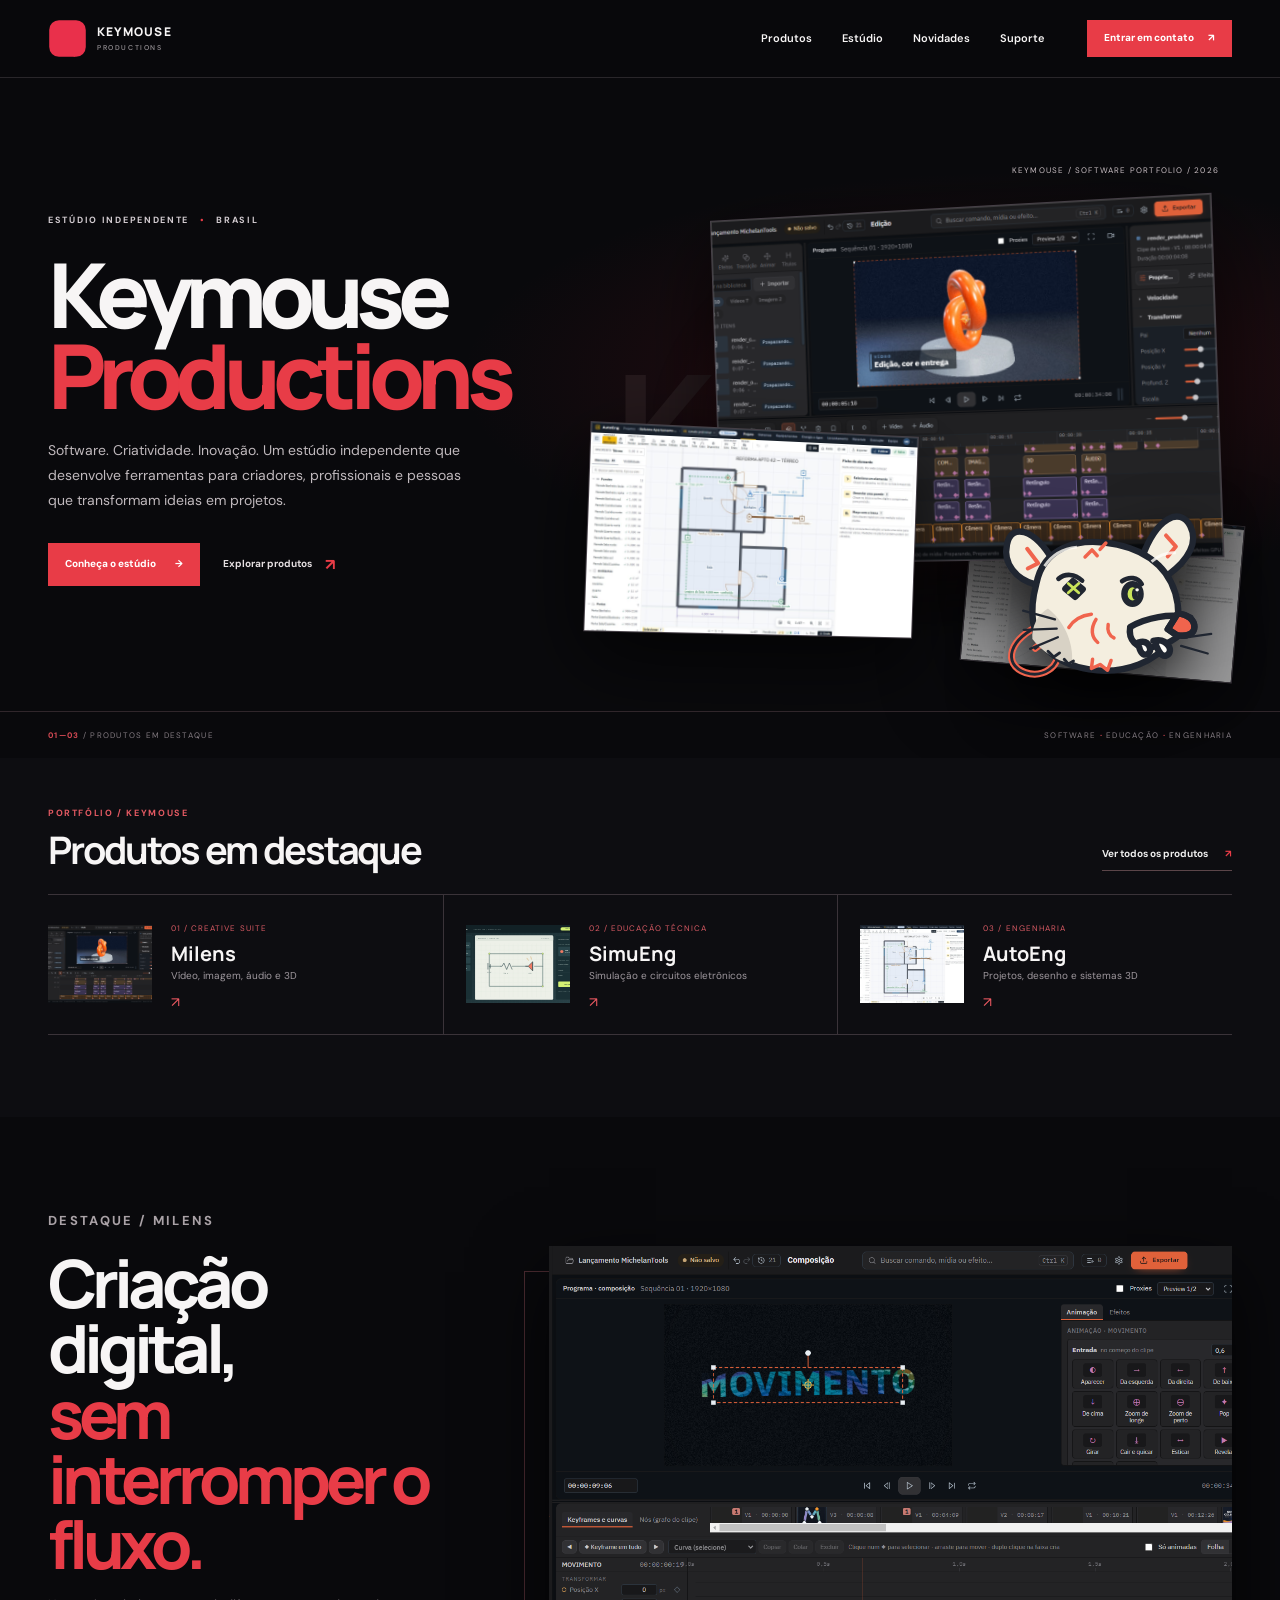
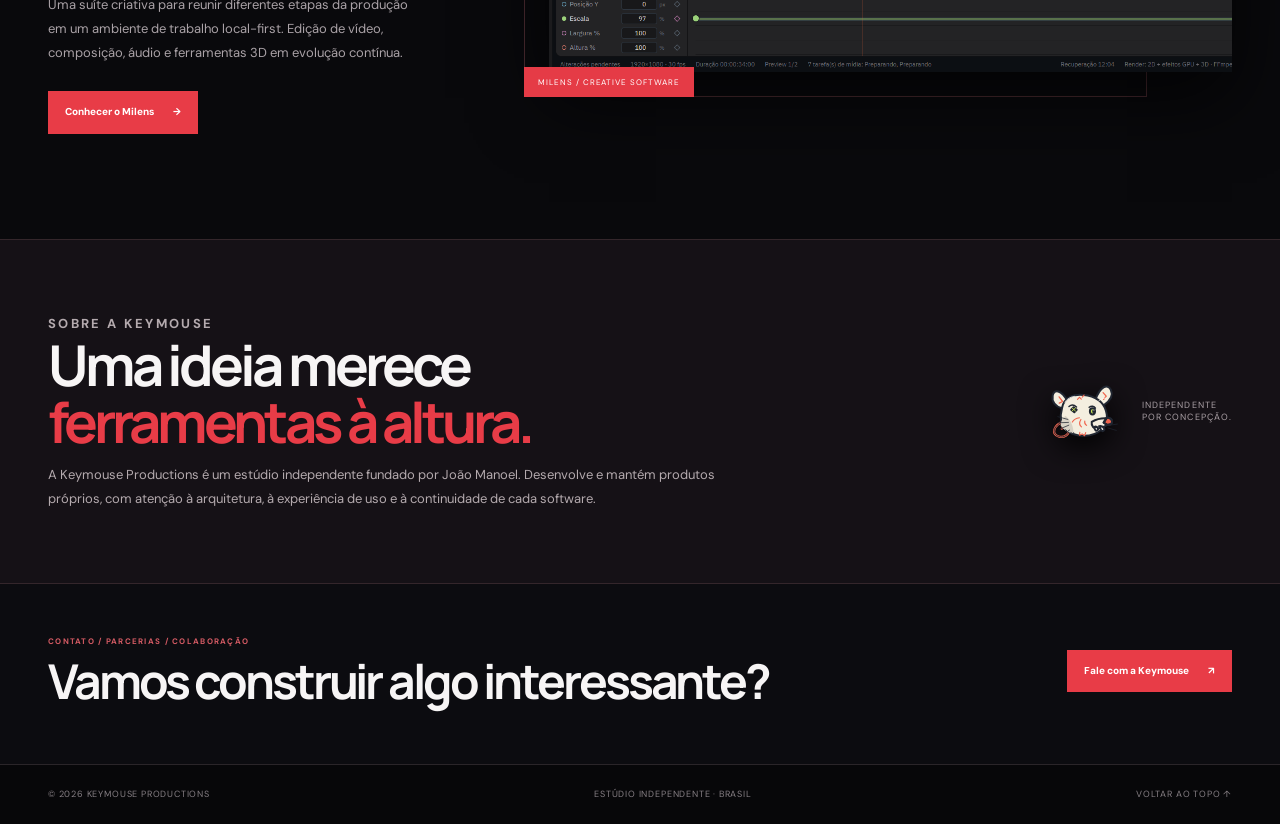
==== commit e191aa3a: "Refresh redesigned homepage stylesheet reference" ====
--- a/index.html
+++ b/index.html
@@ -6,7 +6,7 @@
 <meta name="description" content="Keymouse Productions — estúdio independente que desenvolve produtos de software para criação digital, educação técnica e engenharia.">
 <meta property="og:type" content="website"><meta property="og:site_name" content="Keymouse Productions"><meta property="og:title" content="Keymouse Productions"><meta property="og:description" content="Software. Criatividade. Inovação. Produtos próprios para diferentes campos de trabalho.">
 <link rel="icon" href="/assets/mark.svg" type="image/svg+xml">
-<link rel="stylesheet" href="/assets/home.css?v=1">
+<link rel="stylesheet" href="/assets/home.css?v=2">
 <title>Keymouse Productions — Software, criatividade e inovação</title>
 </head>
 <body class="km-home" id="top">
--- a/assets/home.css
+++ b/assets/home.css
@@ -5,7 +5,7 @@
 .km-header{height:78px;position:sticky;top:0;z-index:30;background:rgba(9,9,12,.94);border-bottom:1px solid #29262a;backdrop-filter:blur(18px)}
 .km-header-inner{width:min(var(--max),calc(100% - 96px));height:100%;margin:auto;display:flex;align-items:center;gap:42px}
 .km-brand{display:flex;align-items:center;gap:10px;flex:none}
-.km-brand img{width:39px;height:39px;object-fit:contain;filter:grayscale(1) brightness(0) invert(1)}
+.km-brand img{width:39px;height:39px;object-fit:contain;filter:brightness(0) saturate(100%) invert(27%) sepia(82%) saturate(2325%) hue-rotate(334deg) brightness(93%) contrast(96%)}
 .km-brand-name{font:800 12px/1.05 var(--font);letter-spacing:.09em}.km-brand-name small{display:block;margin-top:5px;color:#9b969a;font:500 7px/1 var(--body);letter-spacing:.23em}
 .km-nav{display:flex;align-items:center;gap:30px;margin-left:auto}.km-nav a{font-size:11px;font-weight:600;color:#aaa5aa;transition:color .2s}.km-nav a:hover{color:#fff}
 .km-header-cta{display:flex;align-items:center;justify-content:center;gap:14px;padding:10px 17px;background:var(--red);color:white!important;font-size:10px;font-weight:800;transition:background .2s,transform .2s}.km-header-cta:hover{background:#ff4c56;transform:translateY(-2px)}
